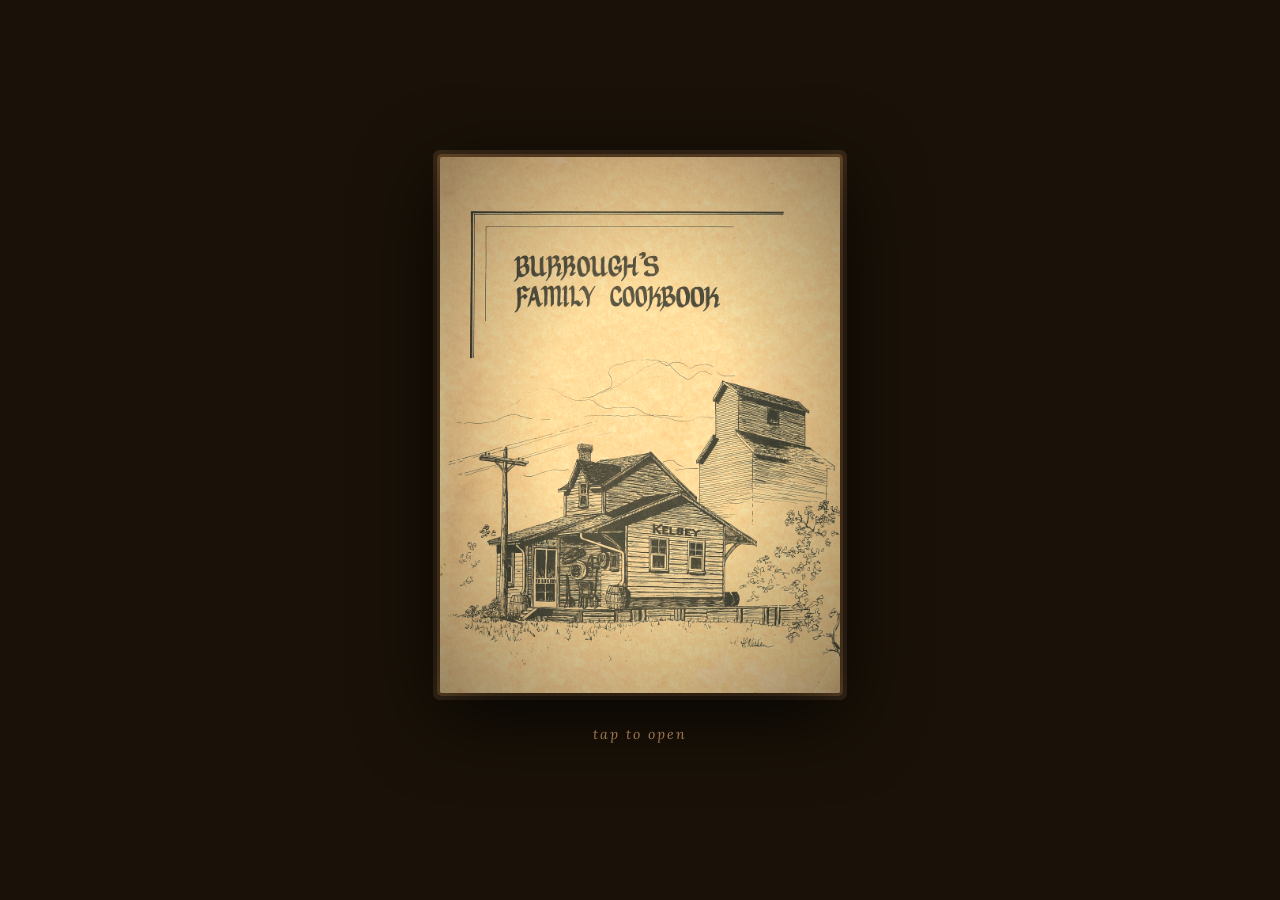
==== index.html @ 3c0ddc7a "Moved recipe const into js folder" ====
<!DOCTYPE html>
<html lang="en">
<head>
<meta charset="UTF-8">
<meta name="viewport" content="width=device-width, initial-scale=1.0">
<title>Burroughs Family Cookbook</title>
<link href="https://fonts.googleapis.com/css2?family=Playfair+Display:ital,wght@0,400;0,700;1,400&family=Lora:ital,wght@0,400;0,500;1,400&display=swap" rel="stylesheet">
<link rel="stylesheet" href="css/style.css">

</head>
<body>

  <!-- COVER PAGE -->
  <div id="coverPage" onclick="openCookbook()" style="position:fixed;inset:0;z-index:999;display:flex;flex-direction:column;align-items:center;justify-content:center;background:#1a1208;cursor:pointer;">
    <style>
      @keyframes coverReveal {from{opacity:0;transform:translateY(24px)}to{opacity:1;transform:translateY(0)}}
      @keyframes pulse {0%,100%{opacity:0.5}50%{opacity:1}}
      #coverPage.closing{opacity:0!important;transform:scale(1.04)!important;pointer-events:none;transition:opacity 0.85s ease,transform 0.85s ease;}
      #coverPage{transition:opacity 0.85s ease,transform 0.85s ease;}
    </style>
    <div style="position:relative;width:min(400px,88vw);box-shadow:0 20px 80px rgba(0,0,0,0.85),0 0 0 3px #6b4c2a,0 0 0 7px #3b2a1a;border-radius:2px;overflow:hidden;animation:coverReveal 1.2s ease both;">
      <img src="web-images/CoverPage.png" alt="Burroughs Family Cookbook" style="width:100%;display:block;filter:sepia(10%) contrast(1.04);" />
      <div style="position:absolute;inset:0;background:radial-gradient(ellipse at center,transparent 35%,rgba(0,0,0,0.4) 100%);pointer-events:none;"></div>
    </div>
    <div style="margin-top:2rem;text-align:center;animation:coverReveal 1.2s 0.25s ease both;">
      <div style="font-family:'Lora',Georgia,serif;font-style:italic;font-size:0.88rem;color:#a07850;letter-spacing:0.14em;animation:pulse 2.5s 1.6s ease-in-out infinite;">tap to open</div>
    </div>
  </div>
  <script>
    function openCookbook() {
      const c = document.getElementById('coverPage');
      c.classList.add('closing');
      setTimeout(() => c.style.display = 'none', 880);
    }
  </script>


<header class="site-header">
  <div class="header-inner">
    <div class="site-title">Burroughs<br>Family Cookbook</div>
    <div class="divider">✦ &nbsp; ✦ &nbsp; ✦</div>
    <div class="site-subtitle">Treasured recipes, passed through generations</div>
  </div>
</header>

<div class="toolbar">
  <div class="search-wrap">
    <input type="text" id="searchInput" placeholder="Search recipes or contributors…" oninput="filterRecipes()">
  </div>
  <div class="filter-btns" id="filterBtns">
    <button class="filter-btn active" onclick="setFilter('All', this)">All</button>
    <button class="filter-btn" onclick="setFilter('Main Dish', this)">Main Dish</button>
    <button class="filter-btn" onclick="setFilter('Side Dish', this)">Side Dish</button>
  </div>
</div>

<div class="recipe-count" id="recipeCount"></div>

<div class="recipe-grid" id="recipeGrid"></div>

<!-- MODAL -->
<div class="modal-overlay" id="modalOverlay" onclick="closeModalOnOverlay(event)">
  <div class="modal" id="modal">
    <button class="modal-close" onclick="closeModal()">✕</button>
    <div class="modal-head">
      <div class="modal-category" id="mCategory"></div>
      <div class="modal-title" id="mTitle"></div>
      <div class="modal-contributor" id="mContributor"></div>
      <div class="modal-meta" id="mMeta"></div>
    </div>
    <div class="modal-body">
      <div class="serving-row">
        <div class="serving-label">Adjust servings:</div>
        <div class="serving-controls">
          <button class="serving-btn" onclick="changeServings(-1)">−</button>
          <div class="serving-count" id="servingCount">4</div>
          <button class="serving-btn" onclick="changeServings(1)">+</button>
        </div>
      </div>
      <div class="section-title">Ingredients</div>
      <ul class="ingredients-list" id="mIngredients"></ul>
      <div class="section-title">Instructions</div>
      <ol class="steps-list" id="mSteps"></ol>
      <div id="mNotes"></div>
    </div>
  </div>
</div>

<footer>Burroughs Family Cookbook &nbsp;✦&nbsp; Digitized with love</footer>

<script src="js/recipes.js"></script>
<script>

let currentFilter = 'All';
let currentRecipe = null;
let currentServings = 4;
let baseServings = 4;

function getPreview(recipe) {
  return recipe.ingredients.slice(0, 3).map(i => i.item).join(', ') + (recipe.ingredients.length > 3 ? '…' : '');
}

function renderCards(list) {
  const grid = document.getElementById('recipeGrid');
  document.getElementById('recipeCount').textContent =
    list.length === RECIPES.length ? `${list.length} recipes` : `${list.length} of ${RECIPES.length} recipes`;
  if (list.length === 0) {
    grid.innerHTML = '<div class="empty-state">No recipes found. Try a different search.</div>';
    return;
  }
  grid.innerHTML = list.map((r, i) => `
    <div class="recipe-card" style="animation-delay:${i * 0.06}s" onclick="openModal(${r.id})">
      <div class="card-header">
        <div class="card-category">${r.category}</div>
        <div class="card-title">${r.title}</div>
        <div class="card-contributor">— ${r.contributor}</div>
      </div>
      <div class="card-body">
        <div class="card-meta">
          <span>🍽 Serves ${r.servings}</span>
          ${r.temps ? `<span>🌡 ${r.temps}</span>` : ''}
        </div>
        <div class="card-preview">${getPreview(r)}</div>
      </div>
    </div>
  `).join('');
}

function filterRecipes() {
  const q = document.getElementById('searchInput').value.toLowerCase();
  let list = RECIPES.filter(r => {
    const matchCat = currentFilter === 'All' || r.category === currentFilter;
    const matchQ = !q || r.title.toLowerCase().includes(q) || r.contributor.toLowerCase().includes(q) ||
      r.ingredients.some(i => i.item.toLowerCase().includes(q));
    return matchCat && matchQ;
  });
  renderCards(list);
}

function setFilter(cat, btn) {
  currentFilter = cat;
  document.querySelectorAll('.filter-btn').forEach(b => b.classList.remove('active'));
  btn.classList.add('active');
  filterRecipes();
}

function scaleAmount(amountStr, base, current) {
  // Try to scale numeric amounts
  const match = amountStr.match(/^([\d.\/½¼¾⅓⅔]+)\s*(.*)/);
  if (!match) return amountStr;
  let num = match[1];
  const unit = match[2];
  // Convert fractions
  const fracs = {'½':0.5,'¼':0.25,'¾':0.75,'⅓':0.333,'⅔':0.667};
  let val = parseFloat(num) || fracs[num] || null;
  if (!val) return amountStr;
  let scaled = (val / base) * current;
  // Format nicely
  let display;
  if (scaled === Math.floor(scaled)) display = scaled.toString();
  else display = scaled.toFixed(1).replace(/\.0$/, '');
  return `${display} ${unit}`.trim();
}

function renderIngredients() {
  const ul = document.getElementById('mIngredients');
  ul.innerHTML = currentRecipe.ingredients.map(ing => {
    const scaledAmt = ing.amount.match(/^(to taste|as needed|pinch)$/i)
      ? ing.amount
      : scaleAmount(ing.amount, baseServings, currentServings);
    return `<li><span class="ing-amount">${scaledAmt}</span> ${ing.item}</li>`;
  }).join('');
}

function openModal(id) {
  currentRecipe = RECIPES.find(r => r.id === id);
  baseServings = currentRecipe.servings;
  currentServings = currentRecipe.servings;

  document.getElementById('mCategory').textContent = currentRecipe.category;
  document.getElementById('mTitle').textContent = currentRecipe.title;
  document.getElementById('mContributor').textContent = '— ' + currentRecipe.contributor;
  document.getElementById('mMeta').innerHTML =
    `<span>🍽 Serves ${currentRecipe.servings}</span>` +
    (currentRecipe.temps ? `<span>🌡 ${currentRecipe.temps}</span>` : '');
  document.getElementById('servingCount').textContent = currentServings;

  renderIngredients();

  document.getElementById('mSteps').innerHTML = currentRecipe.steps.map((s, i) =>
    `<li class="step"><span class="step-num">${i+1}.</span><span class="step-text">${s}</span></li>`
  ).join('');

  const notesEl = document.getElementById('mNotes');
  if (currentRecipe.notes) {
    notesEl.innerHTML = `<div class="recipe-notes"><strong>Notes</strong>${currentRecipe.notes.replace(/\n/g,'<br>')}</div>`;
  } else { notesEl.innerHTML = ''; }

  document.getElementById('modalOverlay').classList.add('open');
  document.body.style.overflow = 'hidden';
}

function closeModal() {
  document.getElementById('modalOverlay').classList.remove('open');
  document.body.style.overflow = '';
}

function closeModalOnOverlay(e) {
  if (e.target === document.getElementById('modalOverlay')) closeModal();
}

function changeServings(delta) {
  currentServings = Math.max(1, currentServings + delta);
  document.getElementById('servingCount').textContent = currentServings;
  renderIngredients();
}

document.addEventListener('keydown', e => { if (e.key === 'Escape') closeModal(); });

// Init
renderCards(RECIPES);
</script>

</body>
</html>
---- css/style.css ----
:root {
    --cream: #f5ecd7;
    --parchment: #e8d5b0;
    --brown-dark: #3b2a1a;
    --brown-mid: #6b4c2a;
    --brown-light: #a07850;
    --rust: #8b3a1e;
    --ink: #2a1f14;
    --shadow: rgba(59,42,26,0.18);
  }

  * { box-sizing: border-box; margin: 0; padding: 0; }

  body {
    background-color: #2a1f14;
    background-image:
      repeating-linear-gradient(0deg, transparent, transparent 40px, rgba(255,255,255,0.015) 40px, rgba(255,255,255,0.015) 41px),
      repeating-linear-gradient(90deg, transparent, transparent 40px, rgba(255,255,255,0.015) 40px, rgba(255,255,255,0.015) 41px);
    min-height: 100vh;
    font-family: 'Lora', Georgia, serif;
    color: var(--ink);
  }

  /* HEADER */
  .site-header {
    text-align: center;
    padding: 3rem 1.5rem 2rem;
    position: relative;
  }
  .header-inner {
    display: inline-block;
    background: var(--cream);
    background-image: url("data:image/svg+xml,%3Csvg xmlns='http://www.w3.org/2000/svg' width='300' height='300'%3E%3Cfilter id='n'%3E%3CfeTurbulence type='fractalNoise' baseFrequency='0.65' numOctaves='3' stitchTiles='stitch'/%3E%3C/filter%3E%3Crect width='300' height='300' filter='url(%23n)' opacity='0.08'/%3E%3C/svg%3E");
    border: 3px solid var(--brown-mid);
    border-radius: 2px;
    padding: 2.5rem 4rem;
    box-shadow: 6px 6px 0 var(--brown-dark), 0 0 40px rgba(0,0,0,0.5);
    position: relative;
  }
  .header-inner::before, .header-inner::after {
    content: '✦';
    position: absolute;
    color: var(--brown-light);
    font-size: 1.2rem;
  }
  .header-inner::before { top: 10px; left: 14px; }
  .header-inner::after { bottom: 10px; right: 14px; }

  .site-title {
    font-family: 'Playfair Display', Georgia, serif;
    font-size: clamp(2rem, 5vw, 3.2rem);
    font-weight: 700;
    color: var(--brown-dark);
    letter-spacing: 0.04em;
    line-height: 1.15;
  }
  .site-subtitle {
    font-family: 'Lora', serif;
    font-style: italic;
    font-size: 1rem;
    color: var(--brown-light);
    margin-top: 0.5rem;
    letter-spacing: 0.08em;
  }
  .divider {
    text-align: center;
    color: var(--brown-light);
    font-size: 1rem;
    letter-spacing: 0.5em;
    margin: 0.8rem 0 0;
  }

  /* SEARCH & FILTER */
  .toolbar {
    max-width: 860px;
    margin: 2rem auto 1.5rem;
    padding: 0 1.5rem;
    display: flex;
    gap: 1rem;
    align-items: center;
    flex-wrap: wrap;
  }
  .search-wrap {
    flex: 1;
    min-width: 200px;
    position: relative;
  }
  .search-wrap input {
    width: 100%;
    background: var(--cream);
    border: 2px solid var(--brown-mid);
    border-radius: 2px;
    padding: 0.65rem 1rem 0.65rem 2.4rem;
    font-family: 'Lora', serif;
    font-size: 0.95rem;
    color: var(--ink);
    outline: none;
    transition: border-color 0.2s;
  }
  .search-wrap input:focus { border-color: var(--rust); }
  .search-wrap::before {
    content: '⚲';
    position: absolute;
    left: 0.75rem;
    top: 50%;
    transform: translateY(-50%) rotate(45deg);
    color: var(--brown-light);
    font-size: 1.1rem;
    pointer-events: none;
  }
  .filter-btns { display: flex; gap: 0.5rem; flex-wrap: wrap; }
  .filter-btn {
    background: transparent;
    border: 2px solid var(--brown-mid);
    border-radius: 2px;
    padding: 0.5rem 1rem;
    font-family: 'Lora', serif;
    font-size: 0.85rem;
    color: var(--parchment);
    cursor: pointer;
    transition: all 0.2s;
    letter-spacing: 0.04em;
  }
  .filter-btn:hover, .filter-btn.active {
    background: var(--brown-mid);
    color: var(--cream);
  }

  /* RECIPE COUNT */
  .recipe-count {
    max-width: 860px;
    margin: 0 auto 1rem;
    padding: 0 1.5rem;
    font-family: 'Lora', serif;
    font-style: italic;
    font-size: 0.85rem;
    color: var(--brown-light);
  }

  /* RECIPE GRID */
  .recipe-grid {
    max-width: 860px;
    margin: 0 auto 4rem;
    padding: 0 1.5rem;
    display: grid;
    grid-template-columns: repeat(auto-fill, minmax(260px, 1fr));
    gap: 1.5rem;
  }

  /* RECIPE CARD */
  .recipe-card {
    background: var(--cream);
    border: 2px solid var(--brown-mid);
    border-radius: 2px;
    box-shadow: 4px 4px 0 var(--brown-dark);
    cursor: pointer;
    transition: transform 0.18s, box-shadow 0.18s;
    overflow: hidden;
    animation: fadeUp 0.4s ease both;
  }
  .recipe-card:hover {
    transform: translate(-2px, -2px);
    box-shadow: 6px 6px 0 var(--brown-dark);
  }
  @keyframes fadeUp {
    from { opacity: 0; transform: translateY(16px); }
    to { opacity: 1; transform: translateY(0); }
  }
  .card-header {
    background: var(--brown-mid);
    padding: 1rem 1.2rem 0.8rem;
    position: relative;
  }
  .card-category {
    font-size: 0.7rem;
    letter-spacing: 0.15em;
    text-transform: uppercase;
    color: var(--parchment);
    opacity: 0.8;
    margin-bottom: 0.3rem;
  }
  .card-title {
    font-family: 'Playfair Display', serif;
    font-size: 1.15rem;
    font-weight: 700;
    color: var(--cream);
    line-height: 1.25;
  }
  .card-contributor {
    font-style: italic;
    font-size: 0.8rem;
    color: var(--parchment);
    margin-top: 0.25rem;
    opacity: 0.85;
  }
  .card-body {
    padding: 1rem 1.2rem;
  }
  .card-meta {
    display: flex;
    gap: 1.2rem;
    font-size: 0.78rem;
    color: var(--brown-mid);
    margin-bottom: 0.75rem;
  }
  .card-meta span { display: flex; align-items: center; gap: 0.3rem; }
  .card-preview {
    font-size: 0.85rem;
    color: var(--brown-dark);
    line-height: 1.5;
    opacity: 0.8;
    display: -webkit-box;
    -webkit-line-clamp: 3;
    -webkit-box-orient: vertical;
    overflow: hidden;
  }

  /* MODAL */
  .modal-overlay {
    display: none;
    position: fixed;
    inset: 0;
    background: rgba(42,31,20,0.88);
    z-index: 100;
    overflow-y: auto;
    padding: 2rem 1rem;
    animation: fadeIn 0.2s ease;
  }
  .modal-overlay.open { display: flex; align-items: flex-start; justify-content: center; }
  @keyframes fadeIn { from { opacity: 0; } to { opacity: 1; } }

  .modal {
    background: var(--cream);
    background-image: url("data:image/svg+xml,%3Csvg xmlns='http://www.w3.org/2000/svg' width='300' height='300'%3E%3Cfilter id='n'%3E%3CfeTurbulence type='fractalNoise' baseFrequency='0.65' numOctaves='3' stitchTiles='stitch'/%3E%3C/filter%3E%3Crect width='300' height='300' filter='url(%23n)' opacity='0.06'/%3E%3C/svg%3E");
    border: 2px solid var(--brown-mid);
    border-radius: 2px;
    box-shadow: 8px 8px 0 var(--brown-dark);
    max-width: 640px;
    width: 100%;
    animation: slideUp 0.25s ease;
    position: relative;
  }
  @keyframes slideUp { from { transform: translateY(20px); opacity: 0; } to { transform: translateY(0); opacity: 1; } }

  .modal-close {
    position: absolute;
    top: 1rem; right: 1rem;
    background: none;
    border: none;
    font-size: 1.5rem;
    color: var(--cream);
    cursor: pointer;
    line-height: 1;
    z-index: 10;
  }
  .modal-head {
    background: var(--brown-dark);
    padding: 2rem 2rem 1.5rem;
    border-bottom: 3px solid var(--brown-mid);
  }
  .modal-category {
    font-size: 0.7rem;
    letter-spacing: 0.18em;
    text-transform: uppercase;
    color: var(--brown-light);
    margin-bottom: 0.4rem;
  }
  .modal-title {
    font-family: 'Playfair Display', serif;
    font-size: clamp(1.4rem, 4vw, 2rem);
    font-weight: 700;
    color: var(--cream);
    line-height: 1.2;
  }
  .modal-contributor {
    font-style: italic;
    color: var(--parchment);
    font-size: 0.9rem;
    margin-top: 0.4rem;
    opacity: 0.85;
  }
  .modal-meta {
    display: flex; gap: 1.5rem;
    margin-top: 1rem;
    font-size: 0.82rem;
    color: var(--parchment);
    opacity: 0.8;
    flex-wrap: wrap;
  }

  .modal-body { padding: 1.8rem 2rem; }

  /* SERVING ADJUSTER */
  .serving-row {
    display: flex;
    align-items: center;
    gap: 1rem;
    margin-bottom: 1.5rem;
    padding-bottom: 1.2rem;
    border-bottom: 1px solid var(--parchment);
  }
  .serving-label {
    font-family: 'Playfair Display', serif;
    font-size: 0.9rem;
    color: var(--brown-mid);
    font-style: italic;
  }
  .serving-controls { display: flex; align-items: center; gap: 0.6rem; }
  .serving-btn {
    width: 28px; height: 28px;
    border: 2px solid var(--brown-mid);
    background: none;
    border-radius: 2px;
    font-size: 1.1rem;
    cursor: pointer;
    color: var(--brown-mid);
    display: flex; align-items: center; justify-content: center;
    transition: all 0.15s;
  }
  .serving-btn:hover { background: var(--brown-mid); color: var(--cream); }
  .serving-count {
    font-family: 'Playfair Display', serif;
    font-size: 1.2rem;
    font-weight: 700;
    color: var(--brown-dark);
    min-width: 2rem;
    text-align: center;
  }

  /* INGREDIENTS */
  .section-title {
    font-family: 'Playfair Display', serif;
    font-size: 1.1rem;
    font-weight: 700;
    color: var(--brown-dark);
    margin-bottom: 0.8rem;
    padding-bottom: 0.3rem;
    border-bottom: 2px solid var(--parchment);
    letter-spacing: 0.03em;
  }
  .ingredients-list {
    list-style: none;
    margin-bottom: 1.8rem;
  }
  .ingredients-list li {
    padding: 0.45rem 0;
    font-size: 0.92rem;
    color: var(--brown-dark);
    border-bottom: 1px dotted var(--parchment);
    display: flex;
    gap: 0.6rem;
    line-height: 1.45;
  }
  .ingredients-list li::before {
    content: '—';
    color: var(--brown-light);
    flex-shrink: 0;
    margin-top: 0.05rem;
  }
  .ing-amount {
    font-weight: 500;
    color: var(--rust);
    white-space: nowrap;
  }

  /* INSTRUCTIONS */
  .steps-list { list-style: none; margin-bottom: 1.5rem; }
  .step {
    display: flex;
    gap: 1rem;
    margin-bottom: 1rem;
    align-items: flex-start;
  }
  .step-num {
    font-family: 'Playfair Display', serif;
    font-size: 1.3rem;
    font-weight: 700;
    color: var(--brown-light);
    line-height: 1;
    flex-shrink: 0;
    width: 1.6rem;
    text-align: right;
  }
  .step-text {
    font-size: 0.92rem;
    color: var(--brown-dark);
    line-height: 1.65;
  }

  /* NOTES */
  .recipe-notes {
    background: var(--parchment);
    border-left: 4px solid var(--brown-light);
    padding: 1rem 1.2rem;
    border-radius: 0 2px 2px 0;
    font-style: italic;
    font-size: 0.88rem;
    color: var(--brown-mid);
    line-height: 1.6;
    margin-top: 0.5rem;
  }
  .recipe-notes strong {
    font-style: normal;
    display: block;
    margin-bottom: 0.3rem;
    color: var(--brown-dark);
    font-family: 'Playfair Display', serif;
  }

  /* EMPTY STATE */
  .empty-state {
    grid-column: 1/-1;
    text-align: center;
    padding: 4rem 2rem;
    color: var(--parchment);
    font-style: italic;
    opacity: 0.6;
    font-size: 1.1rem;
  }

  /* FOOTER */
  footer {
    text-align: center;
    padding: 2rem;
    color: var(--brown-light);
    font-style: italic;
    font-size: 0.82rem;
    opacity: 0.6;
    letter-spacing: 0.05em;
  }

  @media (max-width: 500px) {
    .header-inner { padding: 1.8rem 1.5rem; }
    .modal-body, .modal-head { padding: 1.2rem; }
  }
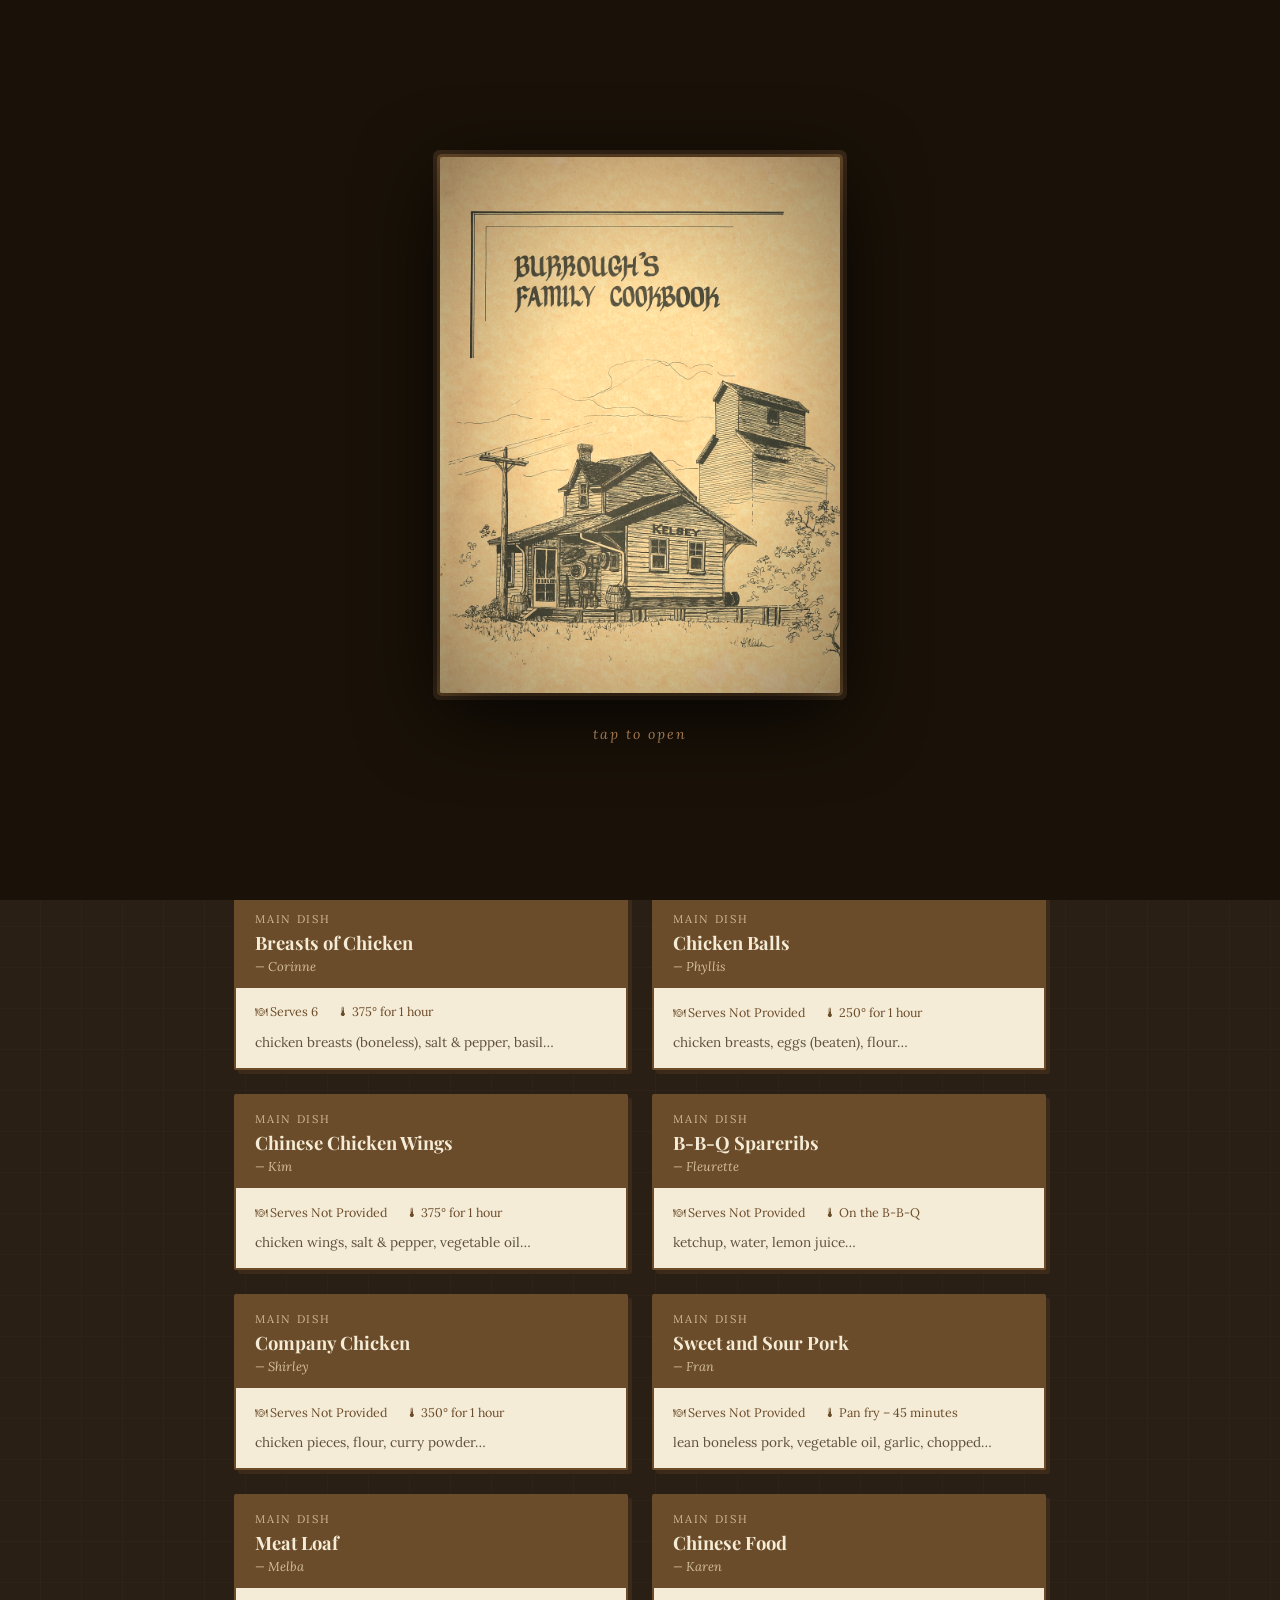
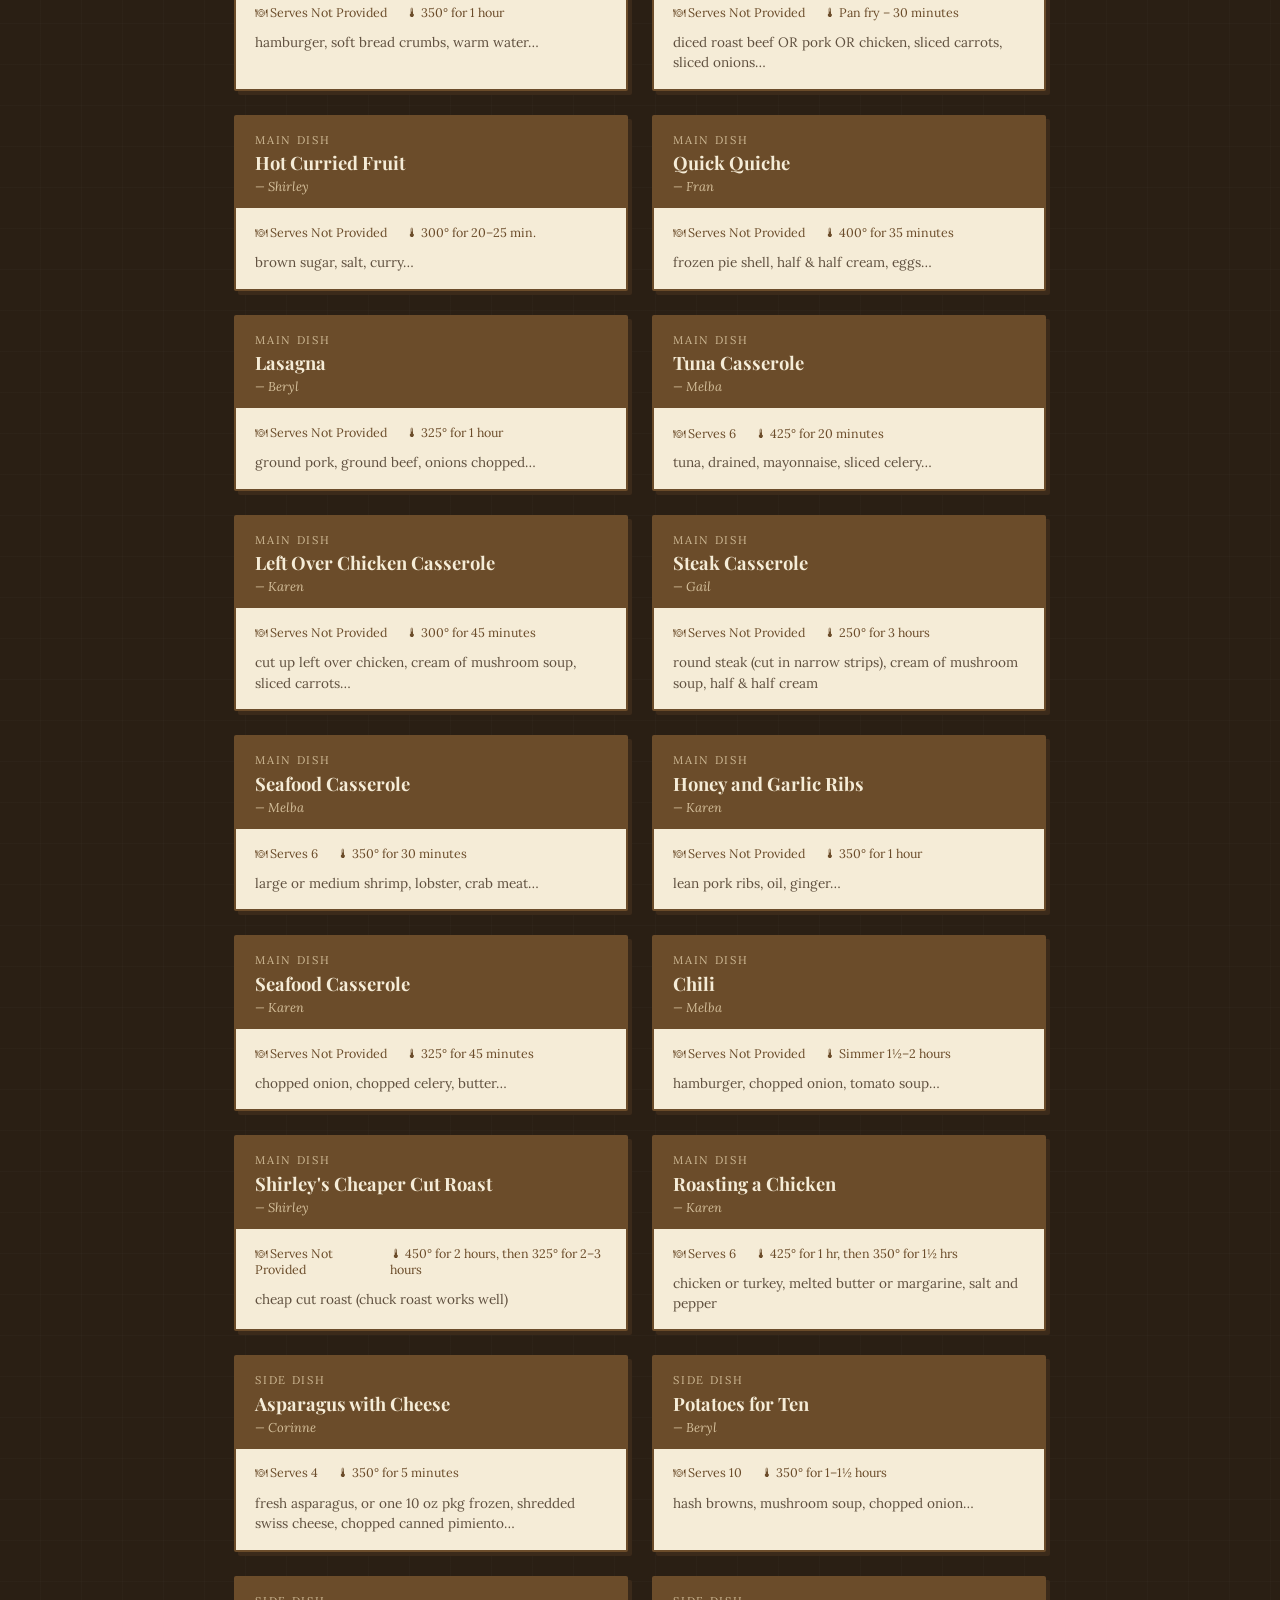
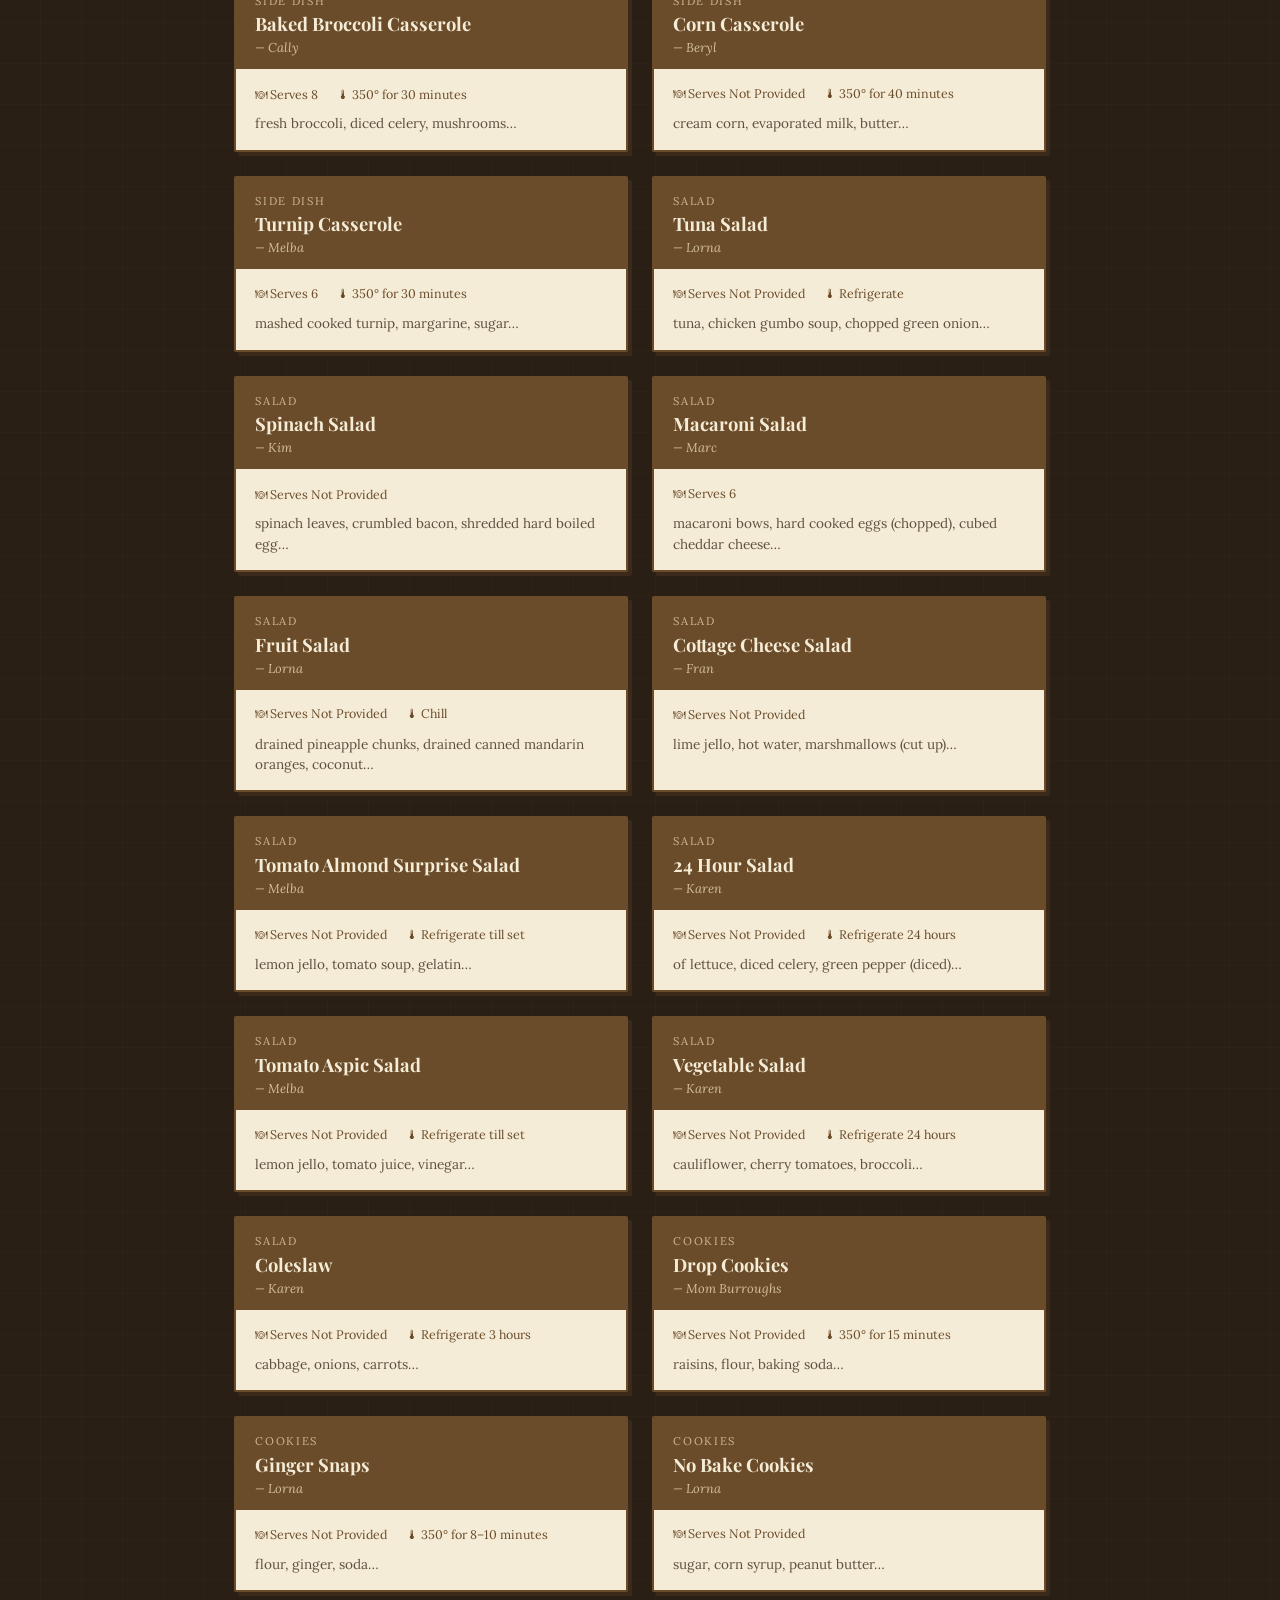
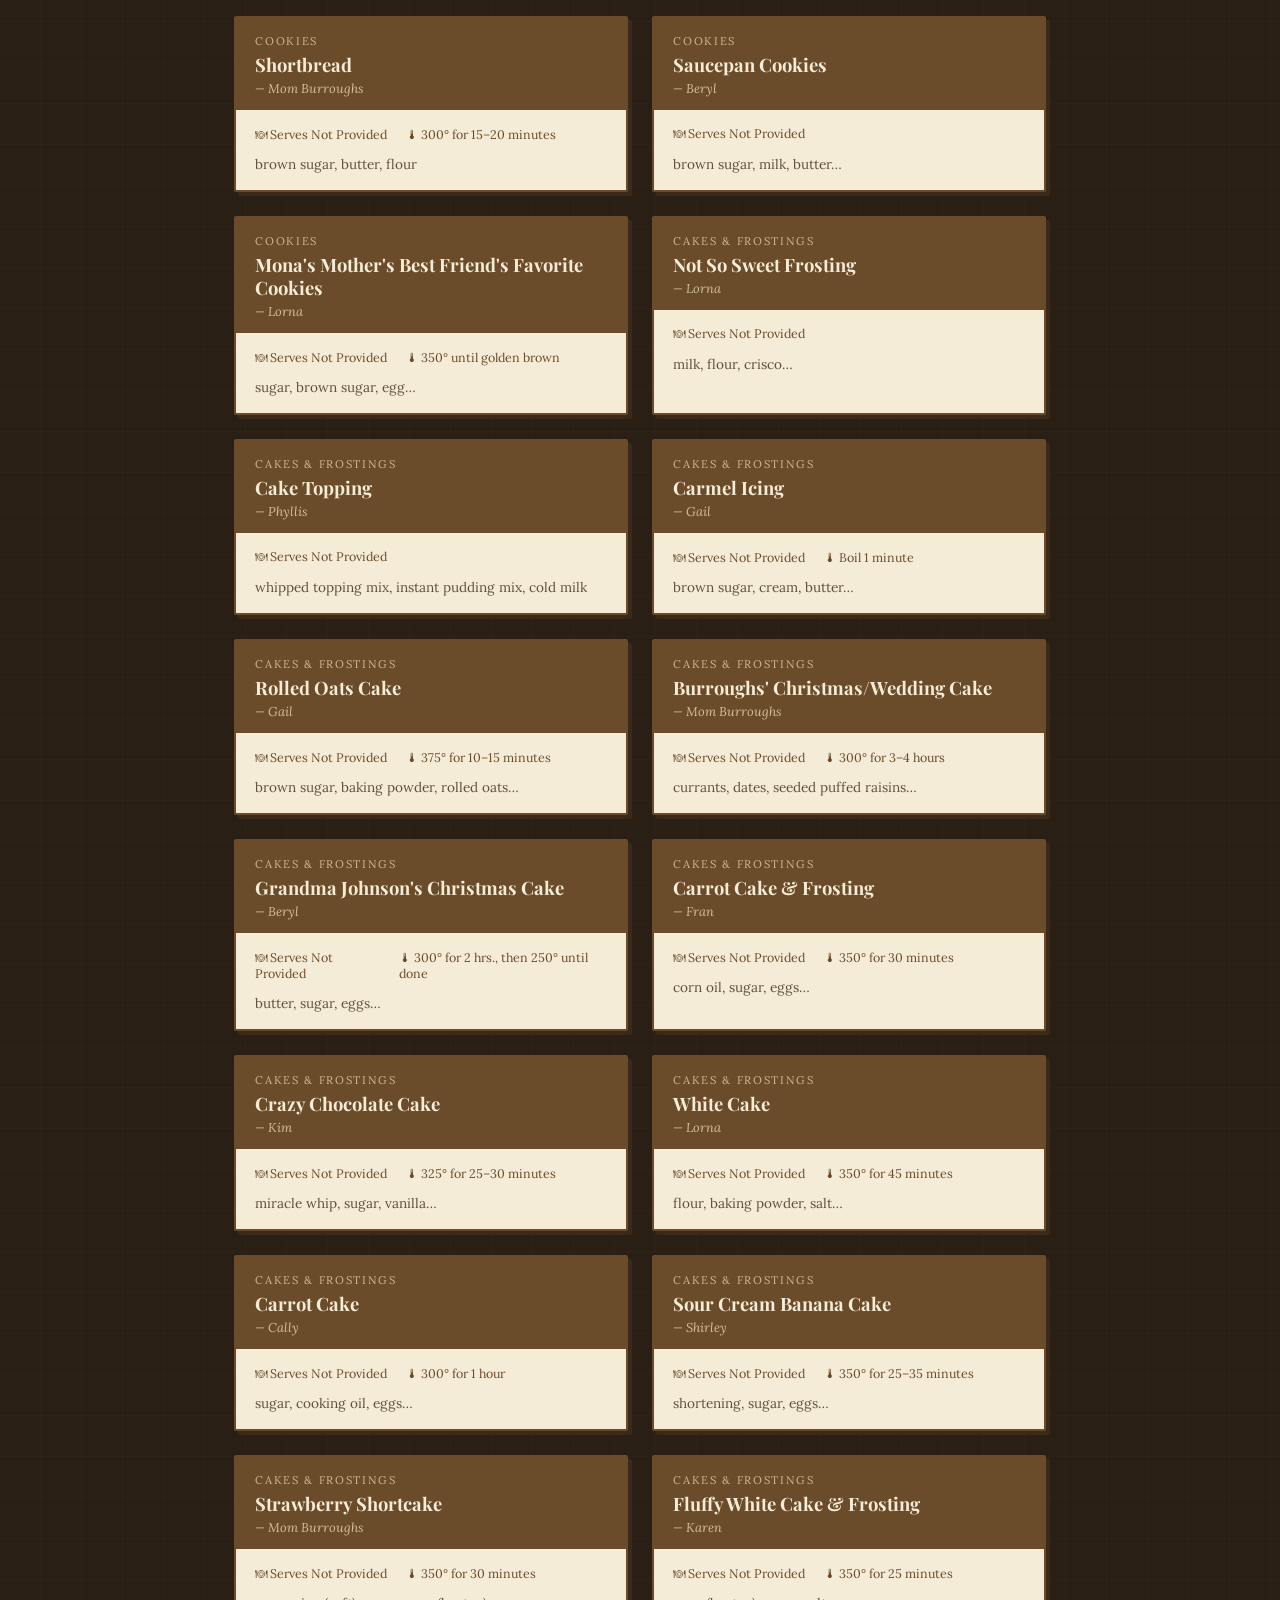
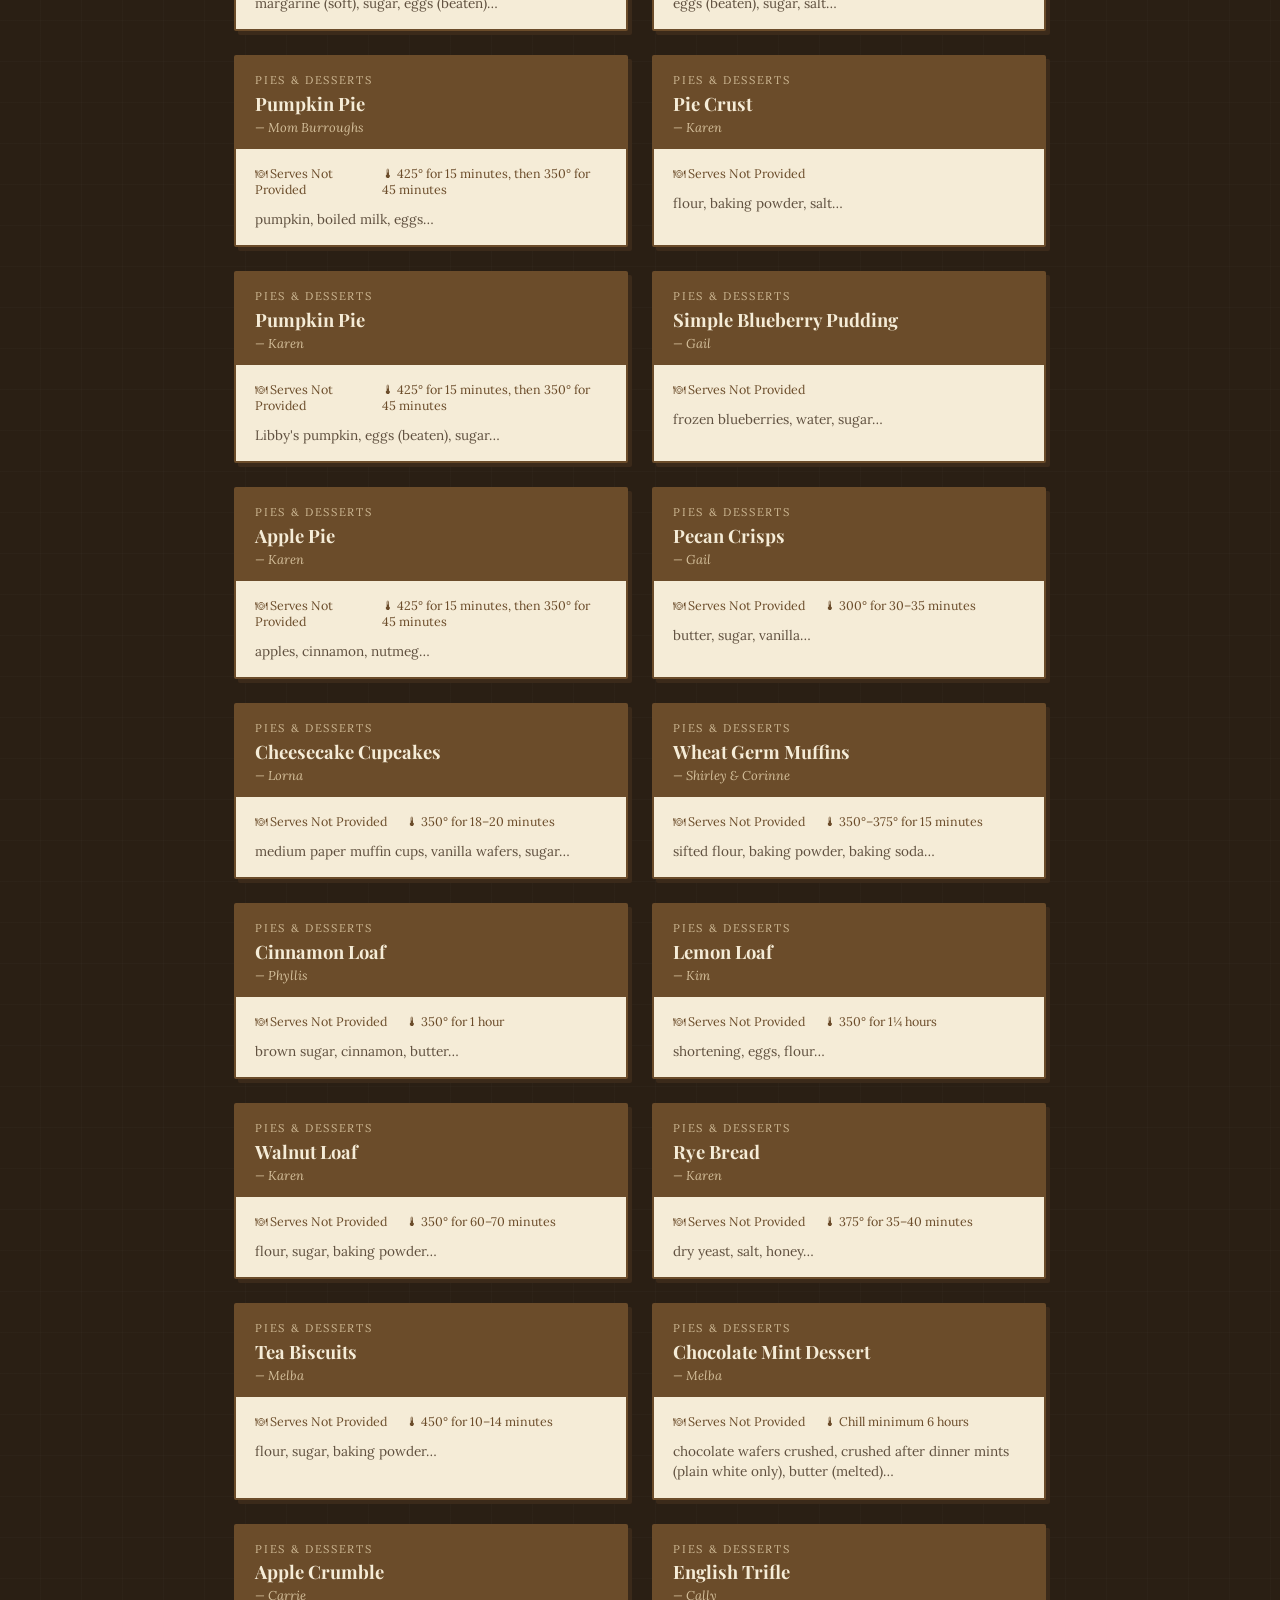
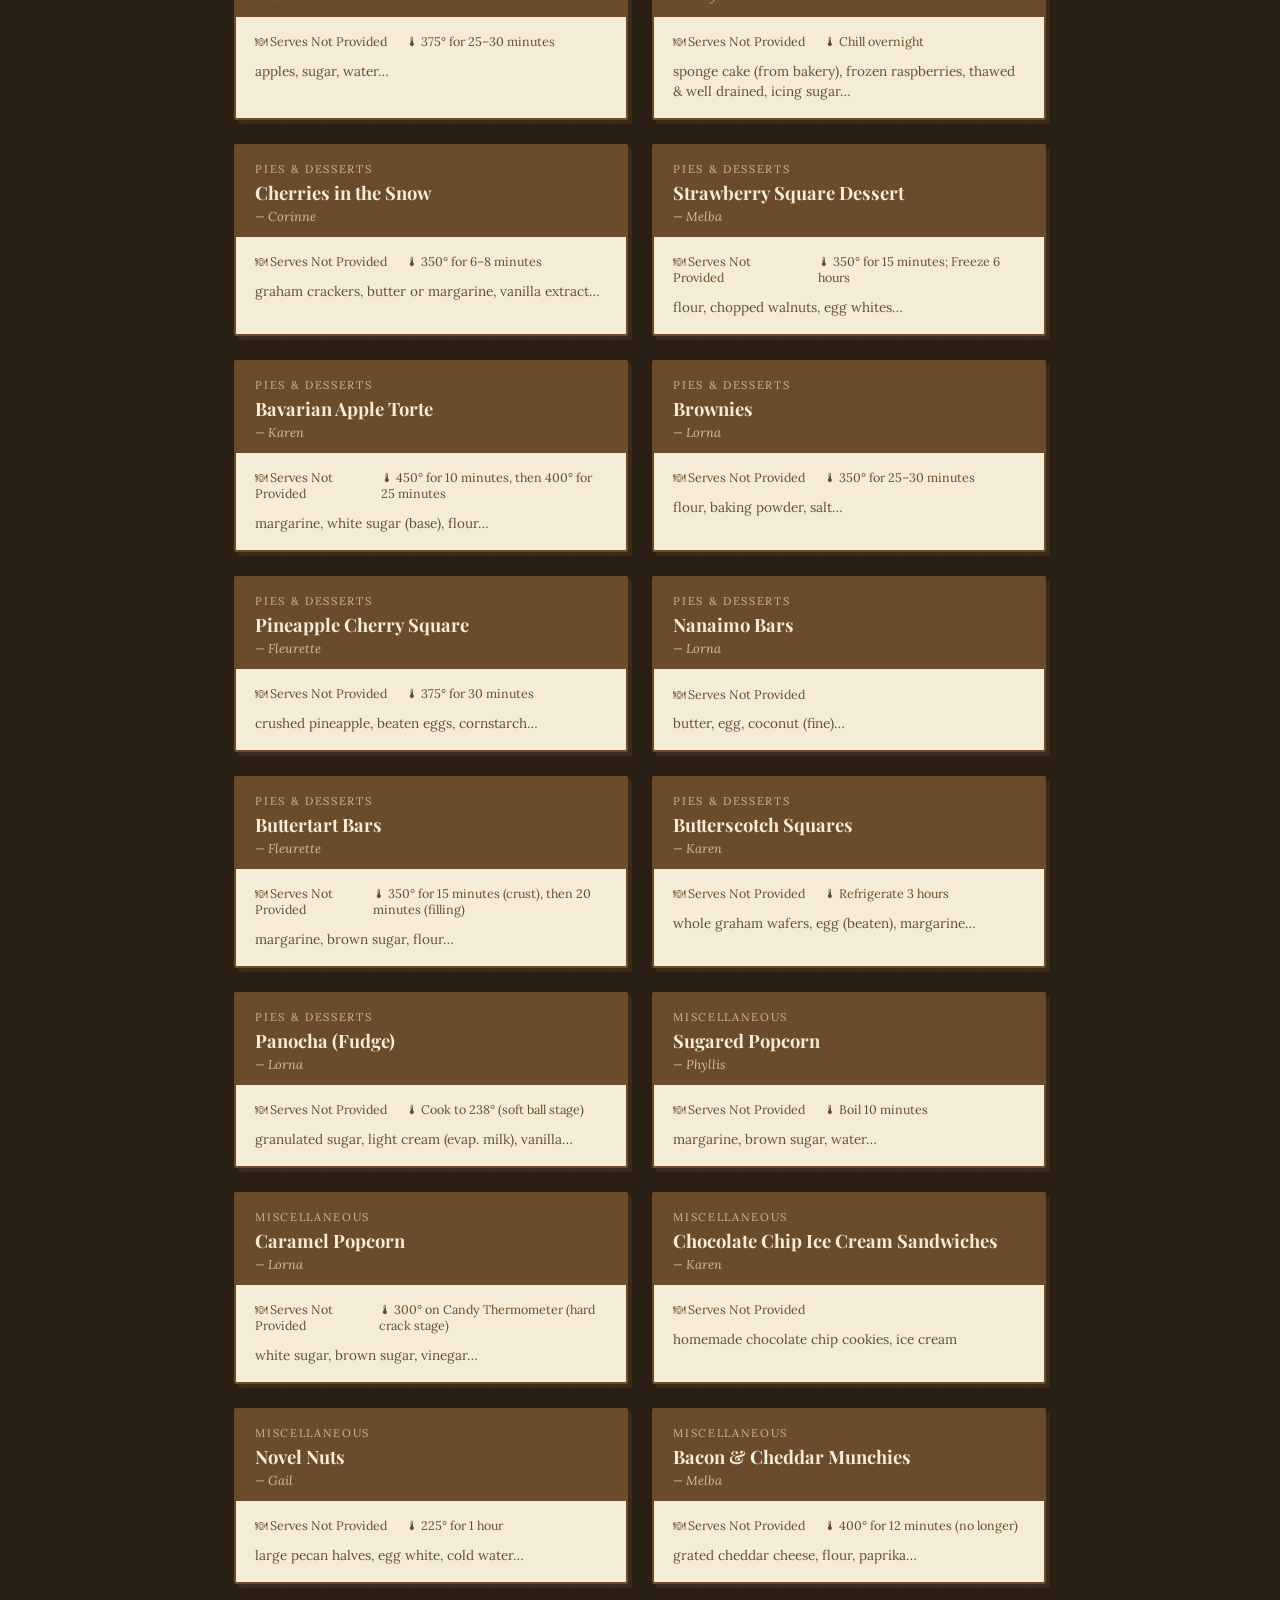
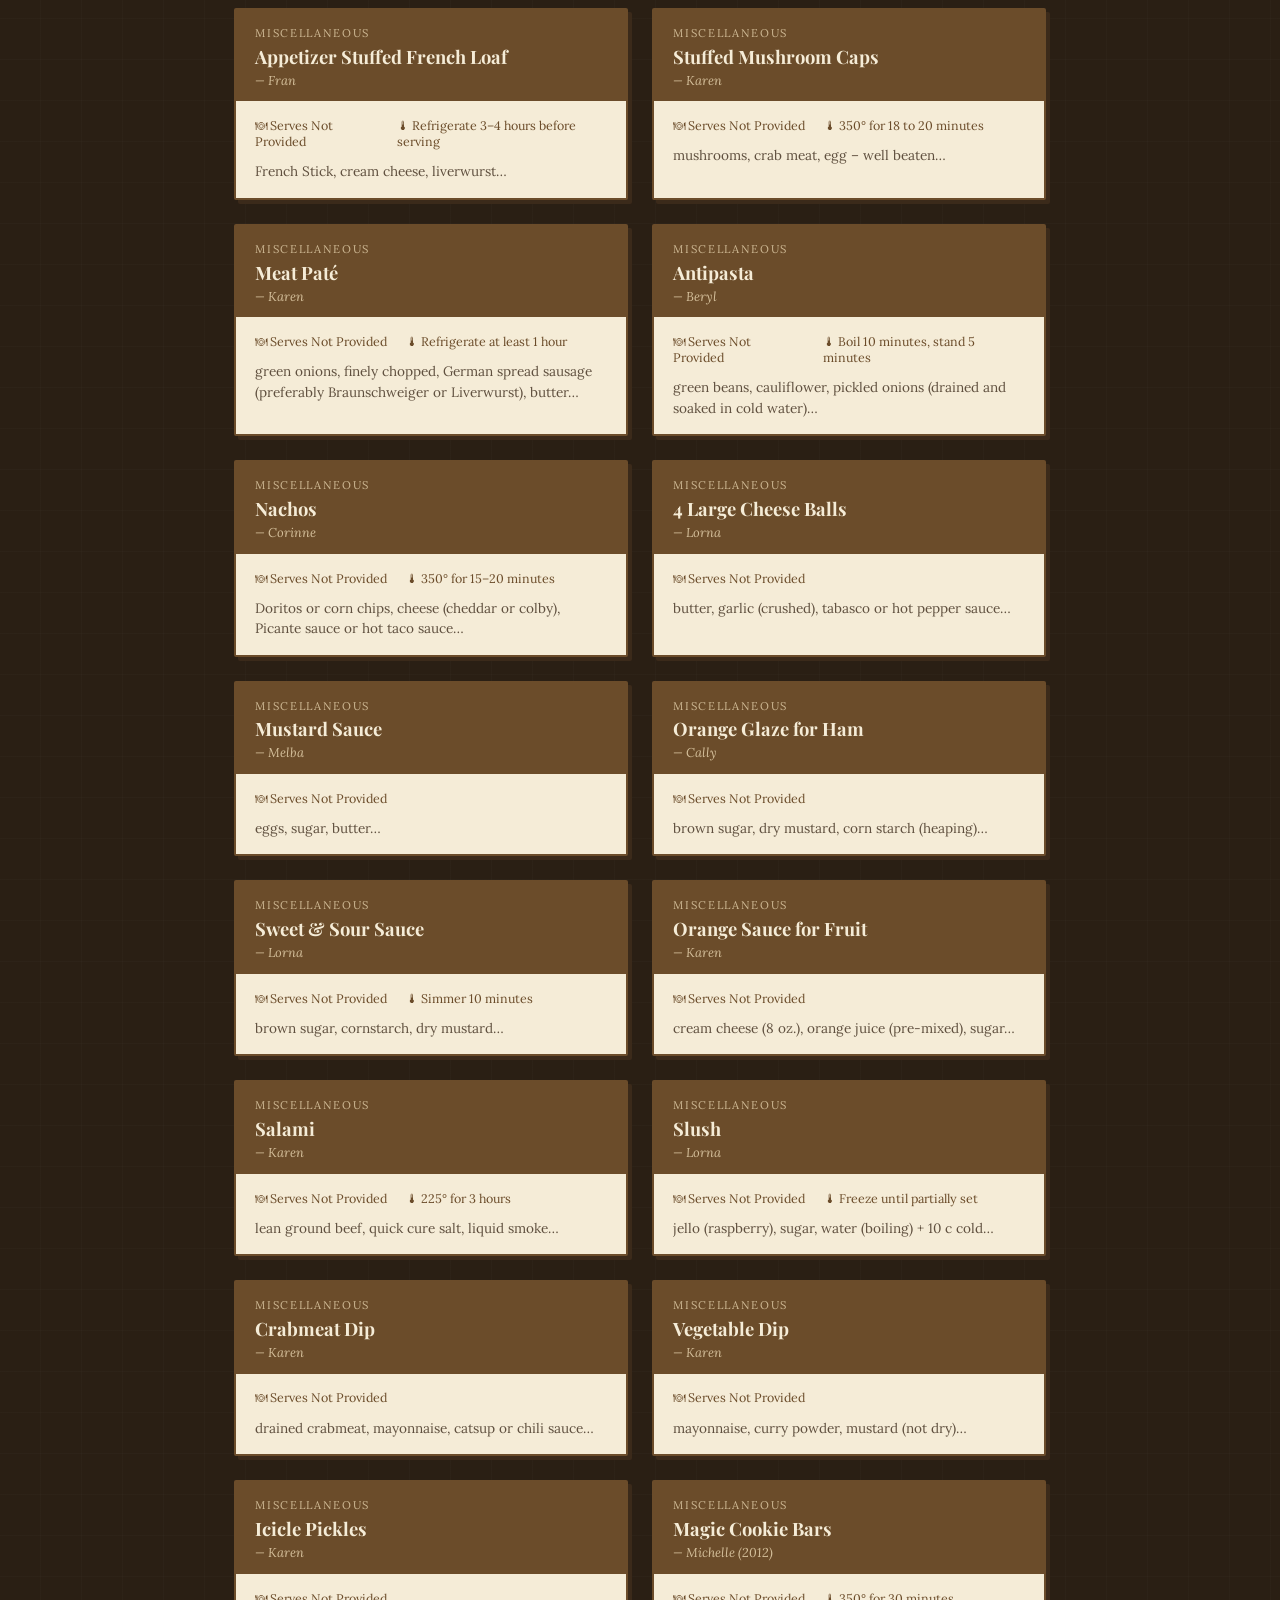
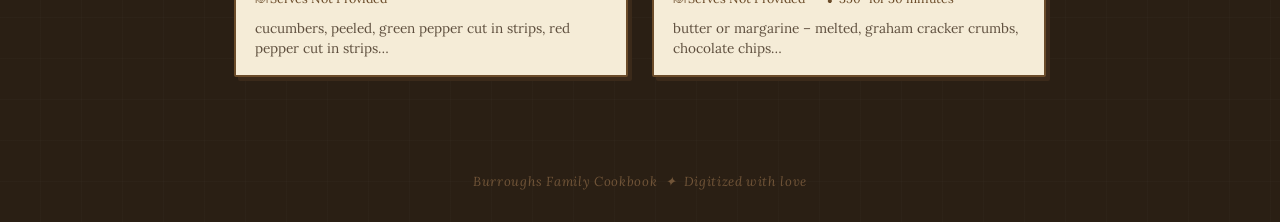
==== commit c71057b1: "improved handling when serving size is not provided" ====
--- a/index.html
+++ b/index.html
@@ -117,7 +117,7 @@
       </div>
       <div class="card-body">
         <div class="card-meta">
-          <span>🍽 Serves ${r.servings}</span>
+		  <span>🍽 Serves ${r.servings ?? 'Not Provided'}</span>
           ${r.temps ? `<span>🌡 ${r.temps}</span>` : ''}
         </div>
         <div class="card-preview">${getPreview(r)}</div>
@@ -144,7 +144,7 @@
   filterRecipes();
 }
 
-function scaleAmount(amountStr, base, current) {
+function scaleAmountOriginal(amountStr, base, current) {
   // Try to scale numeric amounts
   const match = amountStr.match(/^([\d.\/½¼¾⅓⅔]+)\s*(.*)/);
   if (!match) return amountStr;
@@ -162,20 +162,84 @@
   return `${display} ${unit}`.trim();
 }
 
+function scaleAmountSimple(amount, base, current) {
+  // 1. Try to extract the number from the start of the string
+  const val = parseFloat(amount);
+  
+  // 2. If it's not a number, return the original string immediately
+  if (isNaN(val)) return amount;
+  
+  // 3. Otherwise, do the math and keep the unit (like 'lb') if it exists
+  const scaled = val * (current / base);
+  return amount.replace(val, scaled); 
+}
+
+function scaleAmount(amountStr, base, current) {
+  // 1. Try to scale numeric amounts
+  // Regex: look for a number/fraction at the start
+  const match = amountStr.match(/^([\d.\/½¼¾⅓⅔\-]+)\s*(.*)/);
+  if (!match) return amountStr;
+
+  let numPart = match[1];
+  const unit = match[2];
+
+console.log(numPart); console.log(unit);
+
+  // 2. Convert fractions/ranges
+  const fracs = {'½':0.5,'¼':0.25,'¾':0.75,'⅓':0.333,'⅔':0.667};
+  
+  // Handle simple numbers or single fractions
+  let val = parseFloat(numPart) || fracs[numPart] || null;
+
+  // If it's a range (like "5-6"), just take the average or the first number
+  if (!val && numPart.includes('–')) {
+      val = parseFloat(numPart.split('–')[0]);
+  }
+
+console.log("val:", val, "| unit:", unit);
+
+  // 3. IF NO VALID NUMBER IS FOUND, RETURN ORIGINAL STRING IMMEDIATELY
+  if (val === null || isNaN(val)) return amountStr;
+
+  // 4. Perform math
+  let scaled = (val / base) * current;
+
+console.log("scaled:", scaled, "| unit:", unit);
+
+  // 5. Format nicely
+  let display = Number.isInteger(scaled) ? scaled.toString() : scaled.toFixed(1).replace(/\.0$/, '');
+  
+console.log(display); console.log(unit);  
+  
+  return `${display} ${unit}`.trim();
+}
+
 function renderIngredients() {
   const ul = document.getElementById('mIngredients');
   ul.innerHTML = currentRecipe.ingredients.map(ing => {
     const scaledAmt = ing.amount.match(/^(to taste|as needed|pinch)$/i)
       ? ing.amount
       : scaleAmount(ing.amount, baseServings, currentServings);
+	  
     return `<li><span class="ing-amount">${scaledAmt}</span> ${ing.item}</li>`;
   }).join('');
 }
 
+function getServings(currentRecipe) {
+  // If servings is missing, 0, or not a number, return 1
+  if (!currentRecipe.servings || isNaN(currentRecipe.servings)) {
+    currentRecipe.servings = 1;
+  }
+  return currentRecipe.servings;
+}
+
 function openModal(id) {
   currentRecipe = RECIPES.find(r => r.id === id);
-  baseServings = currentRecipe.servings;
-  currentServings = currentRecipe.servings;
+  
+  // handle when servings value is not provided in the recipe
+  
+  baseServings = getServings(currentRecipe);
+  currentServings = getServings(currentRecipe);
 
   document.getElementById('mCategory').textContent = currentRecipe.category;
   document.getElementById('mTitle').textContent = currentRecipe.title;
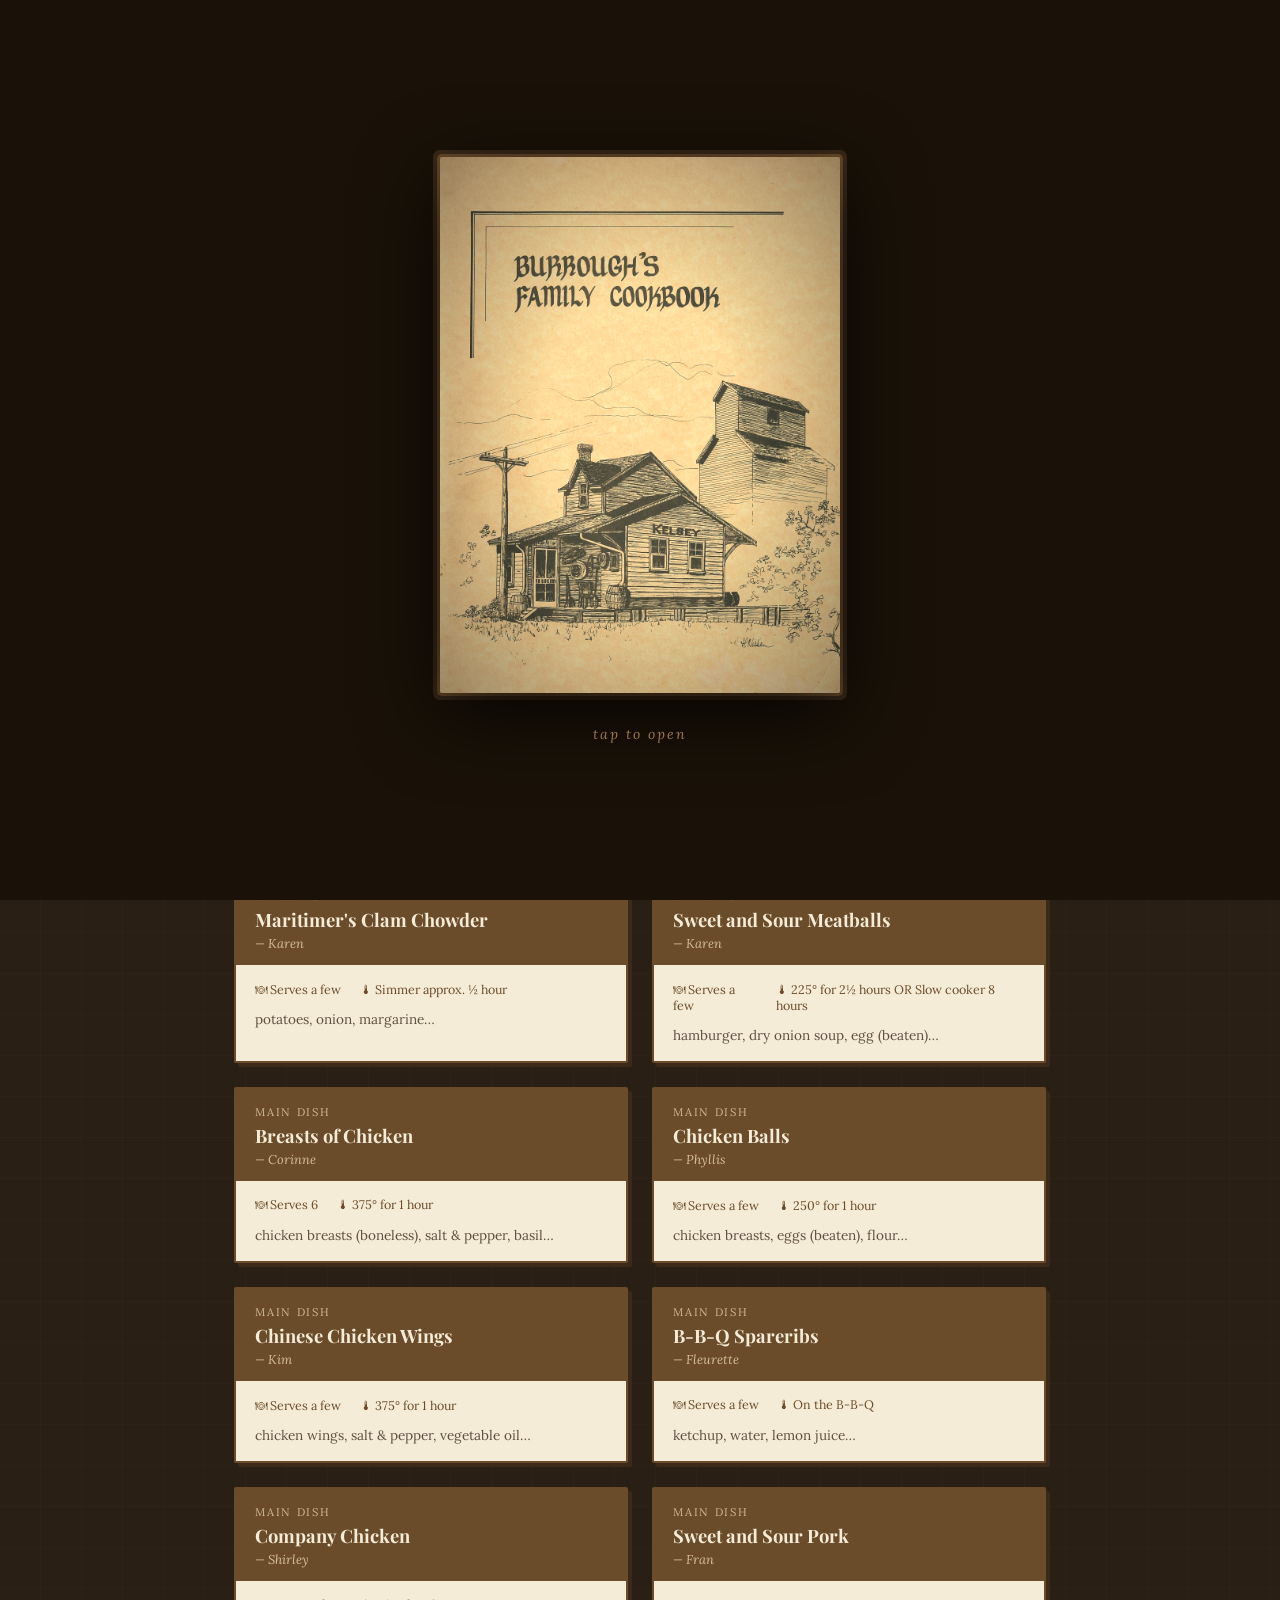
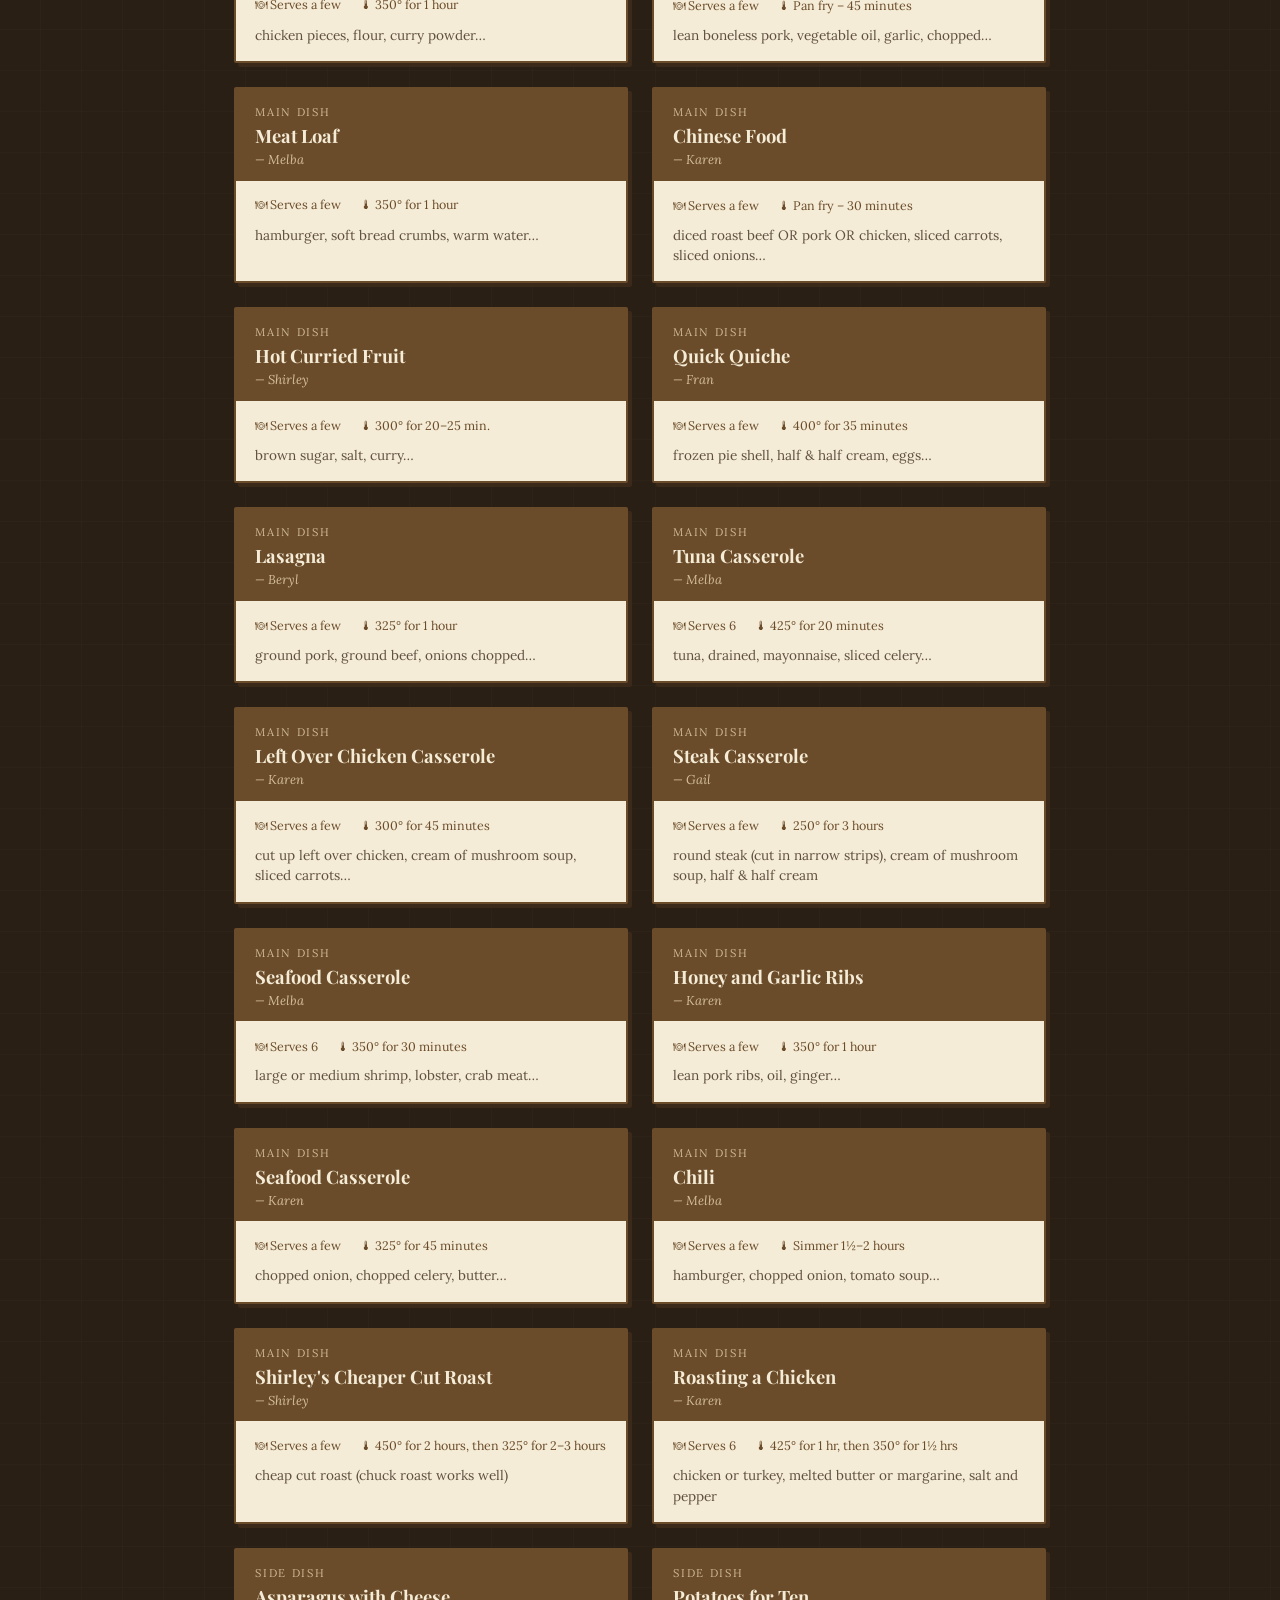
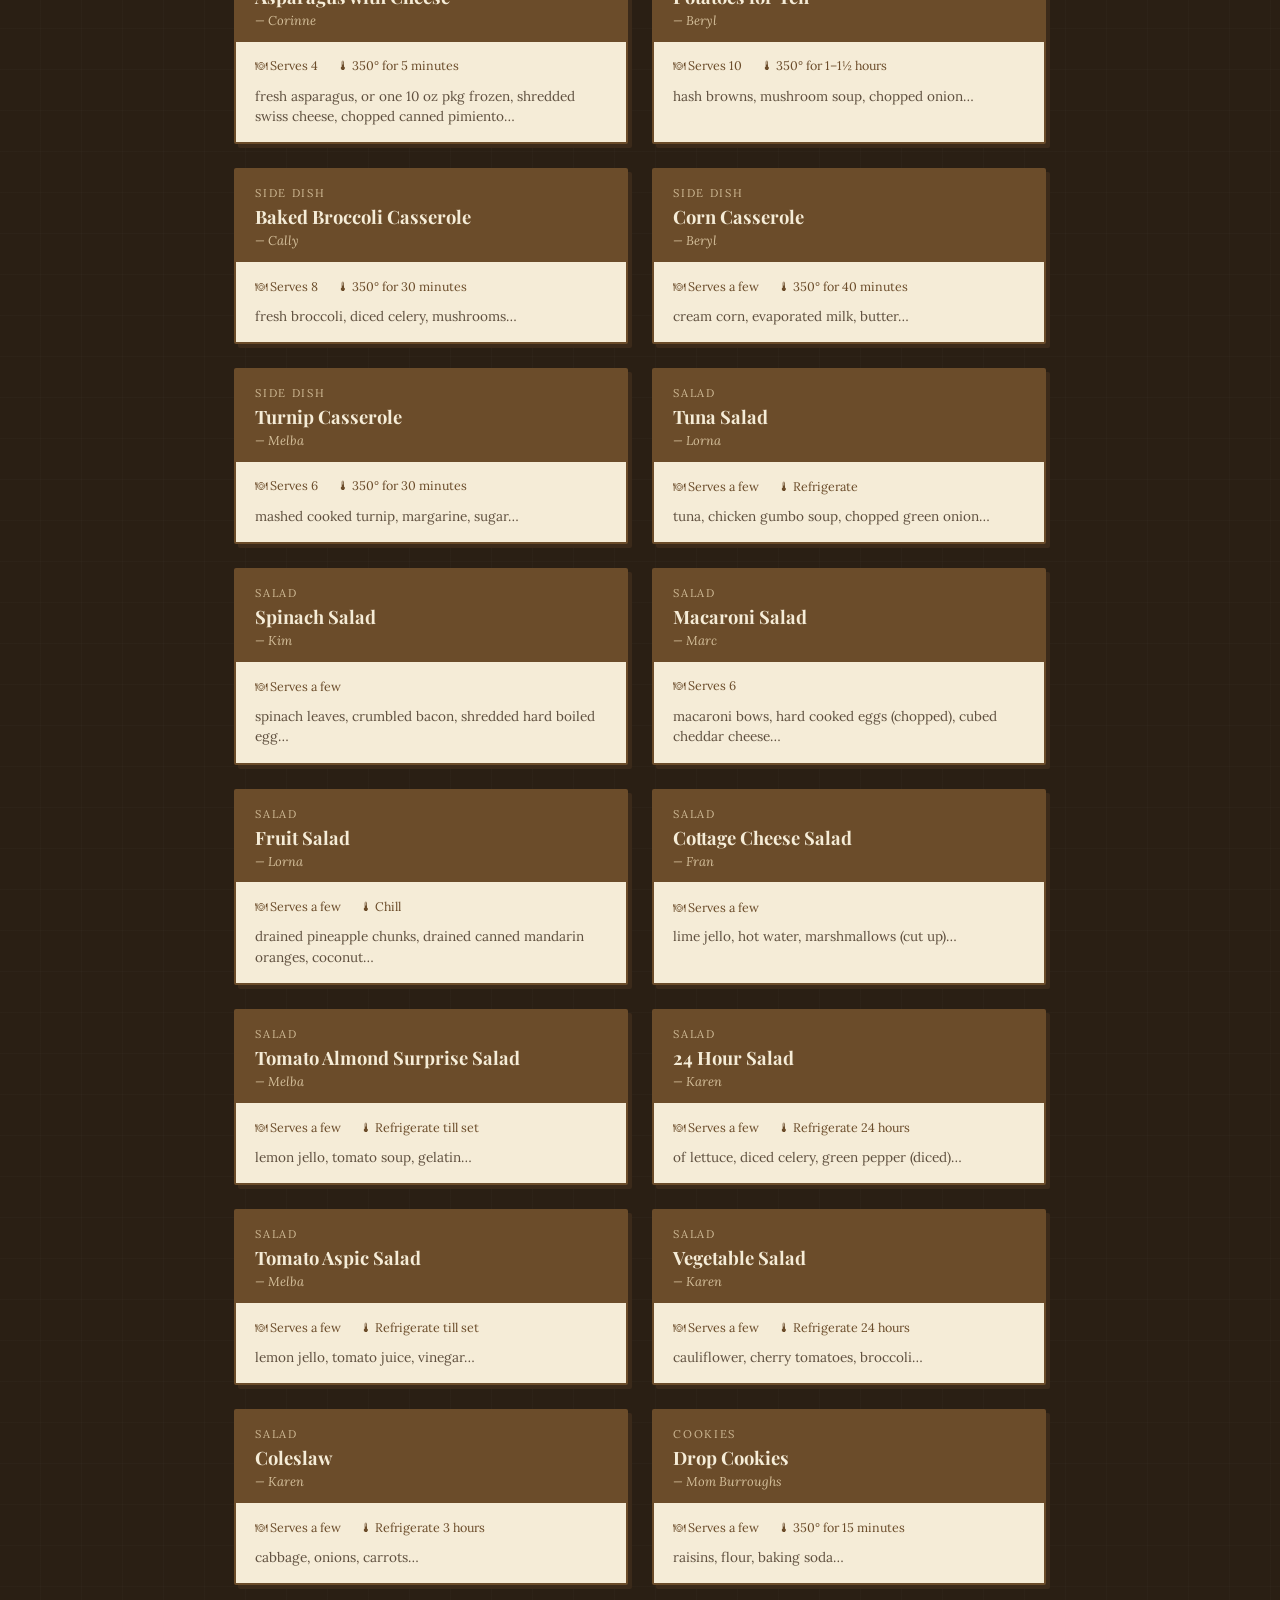
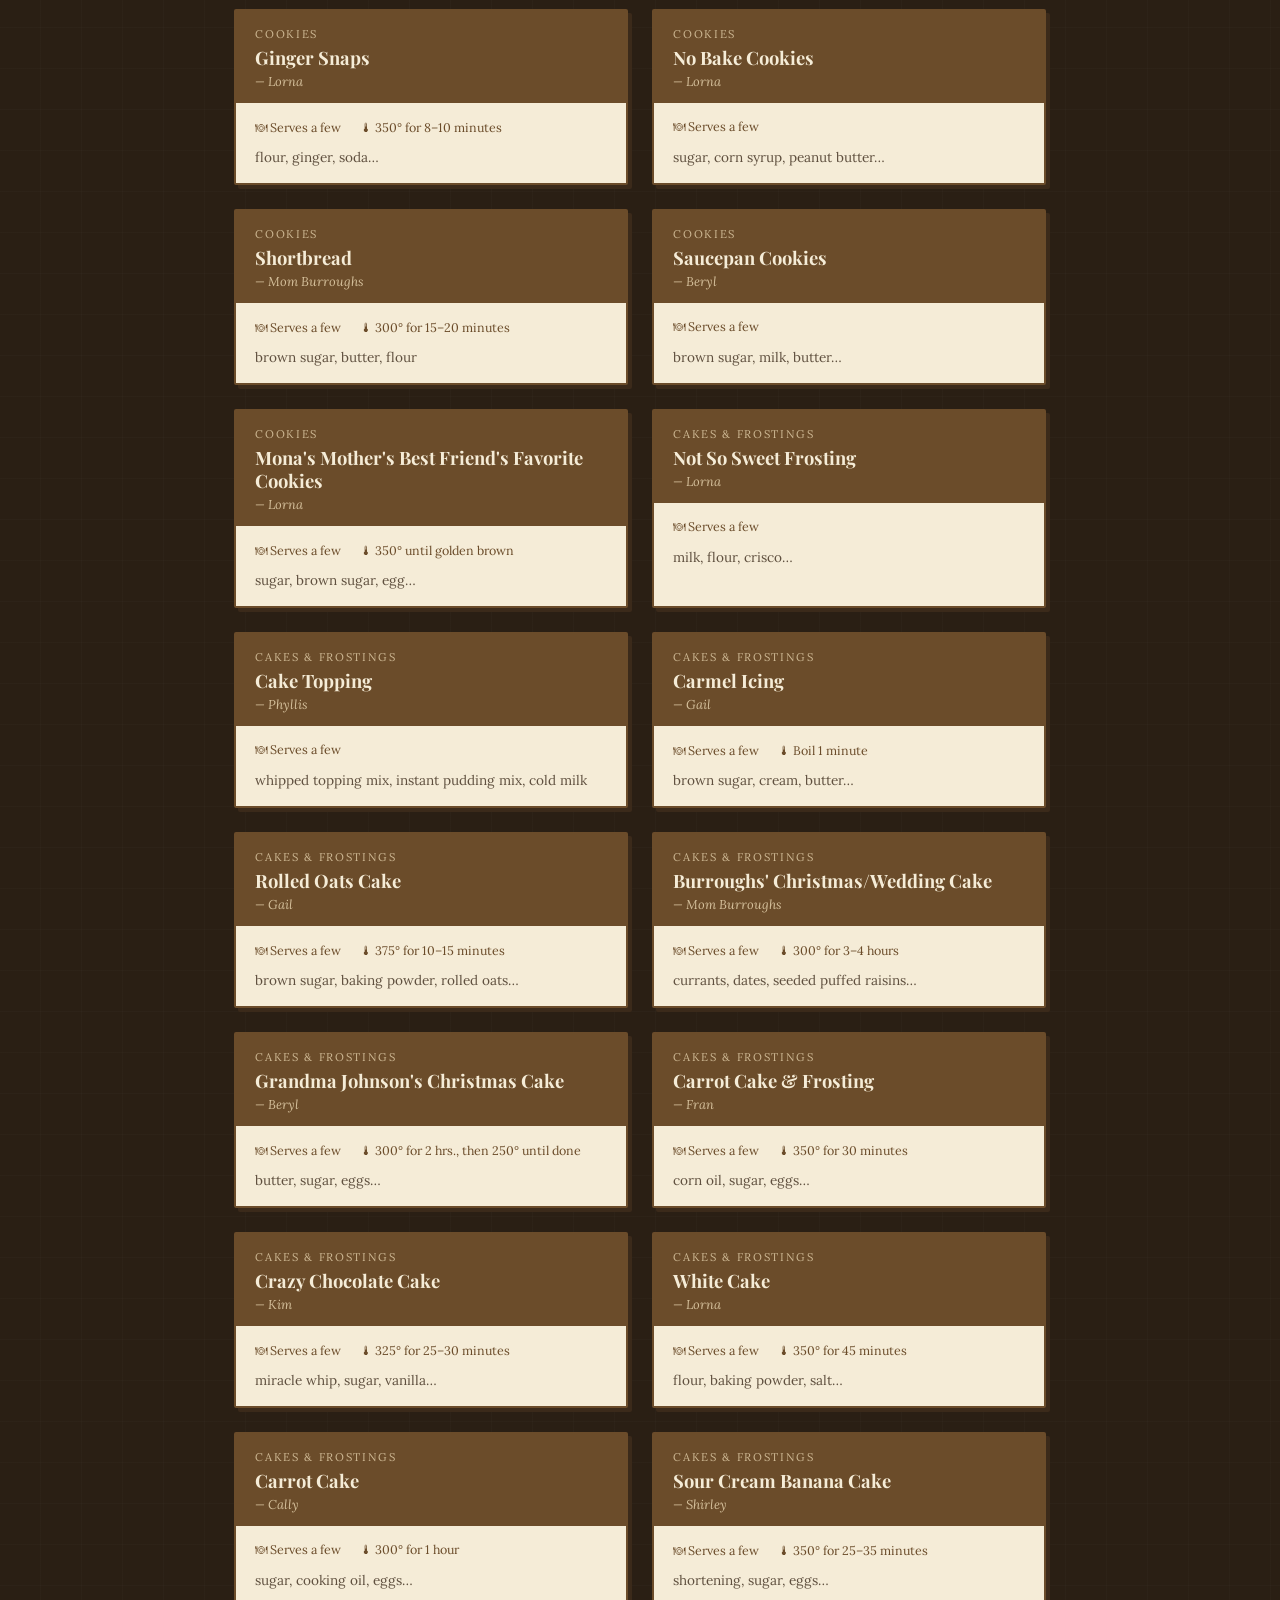
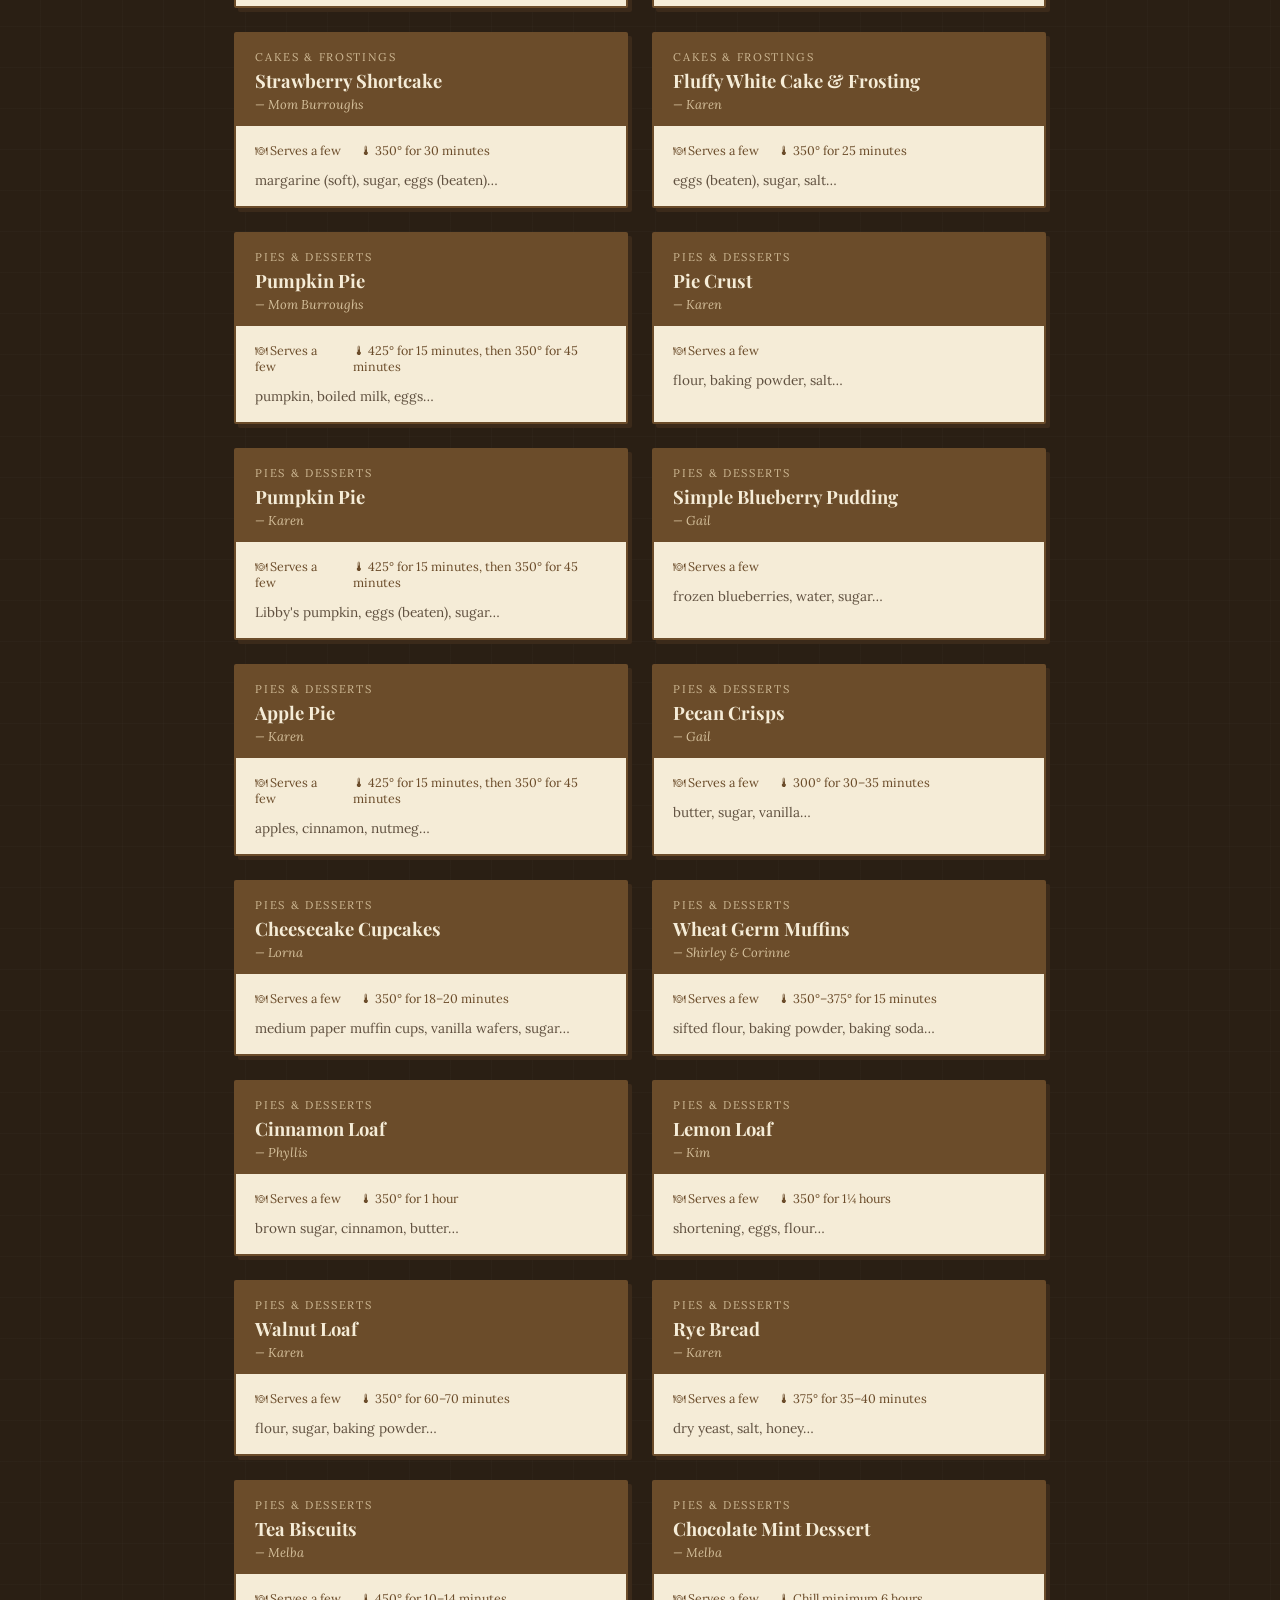
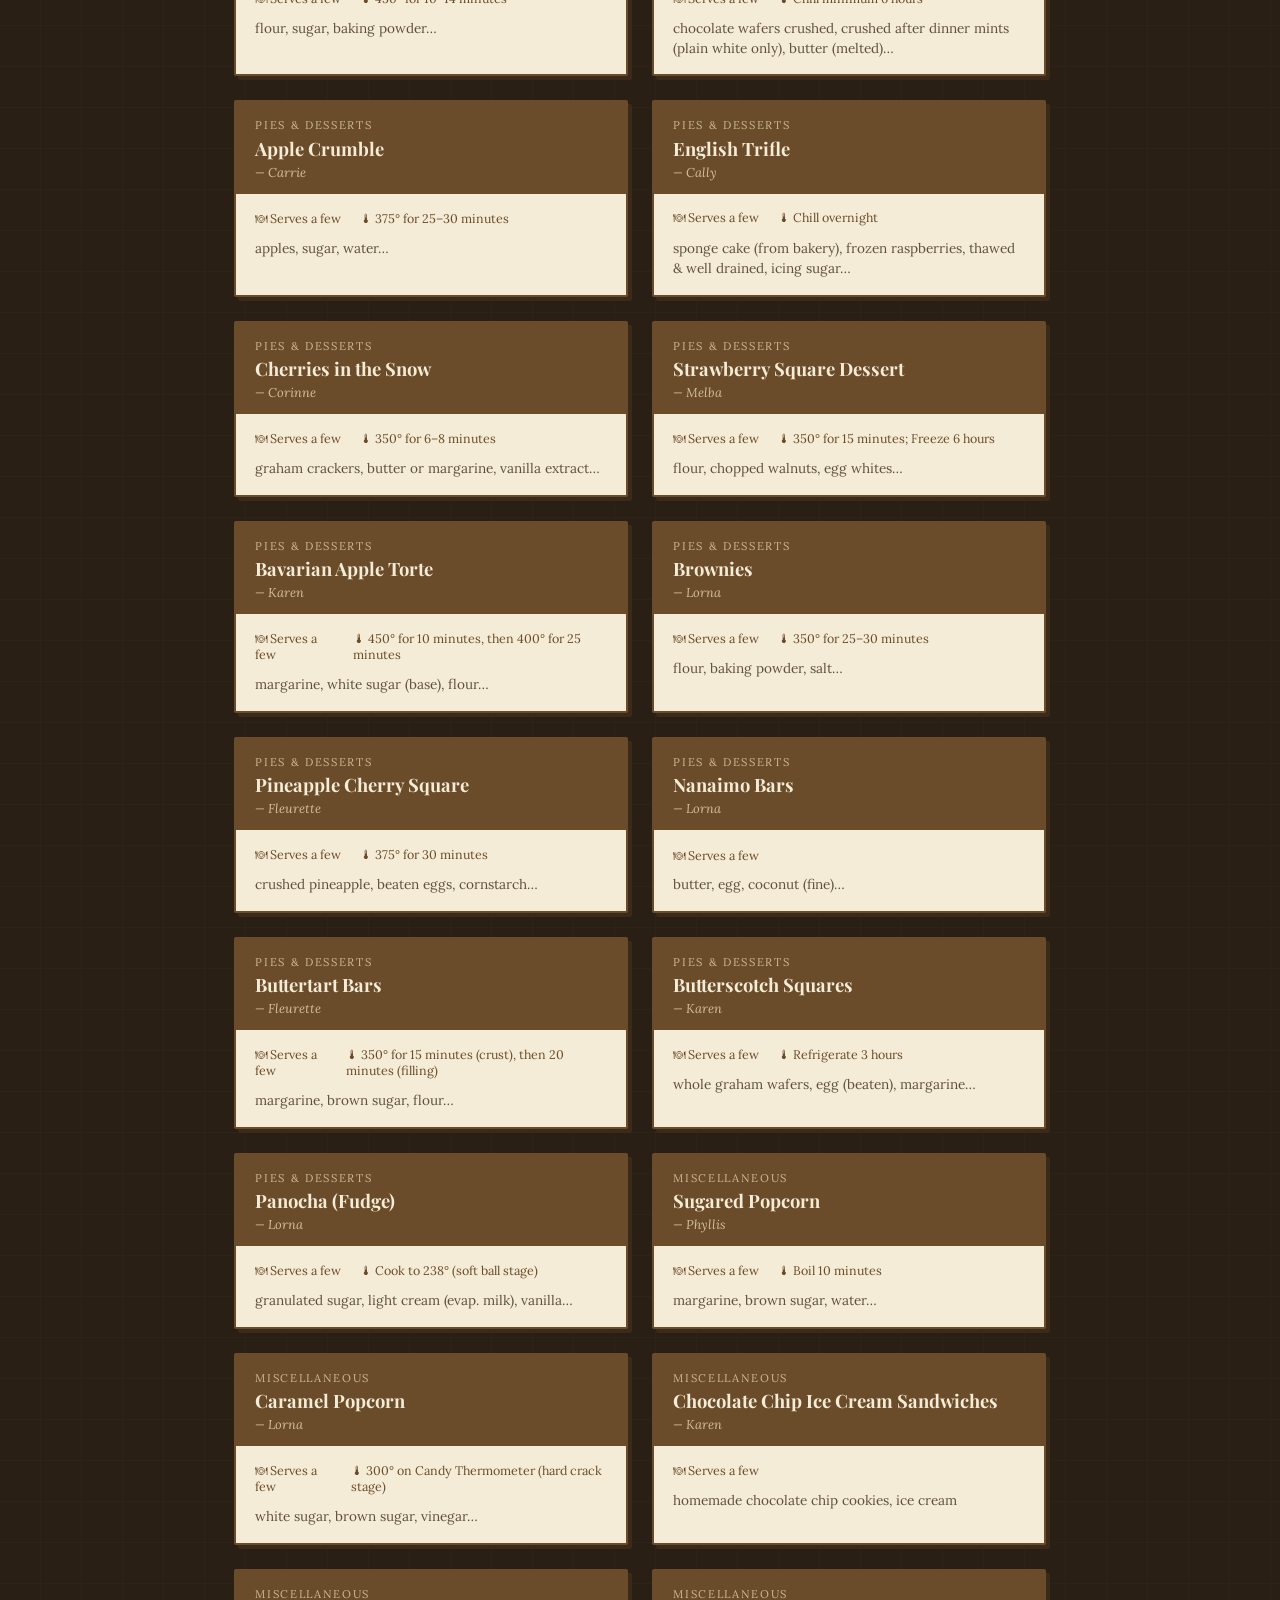
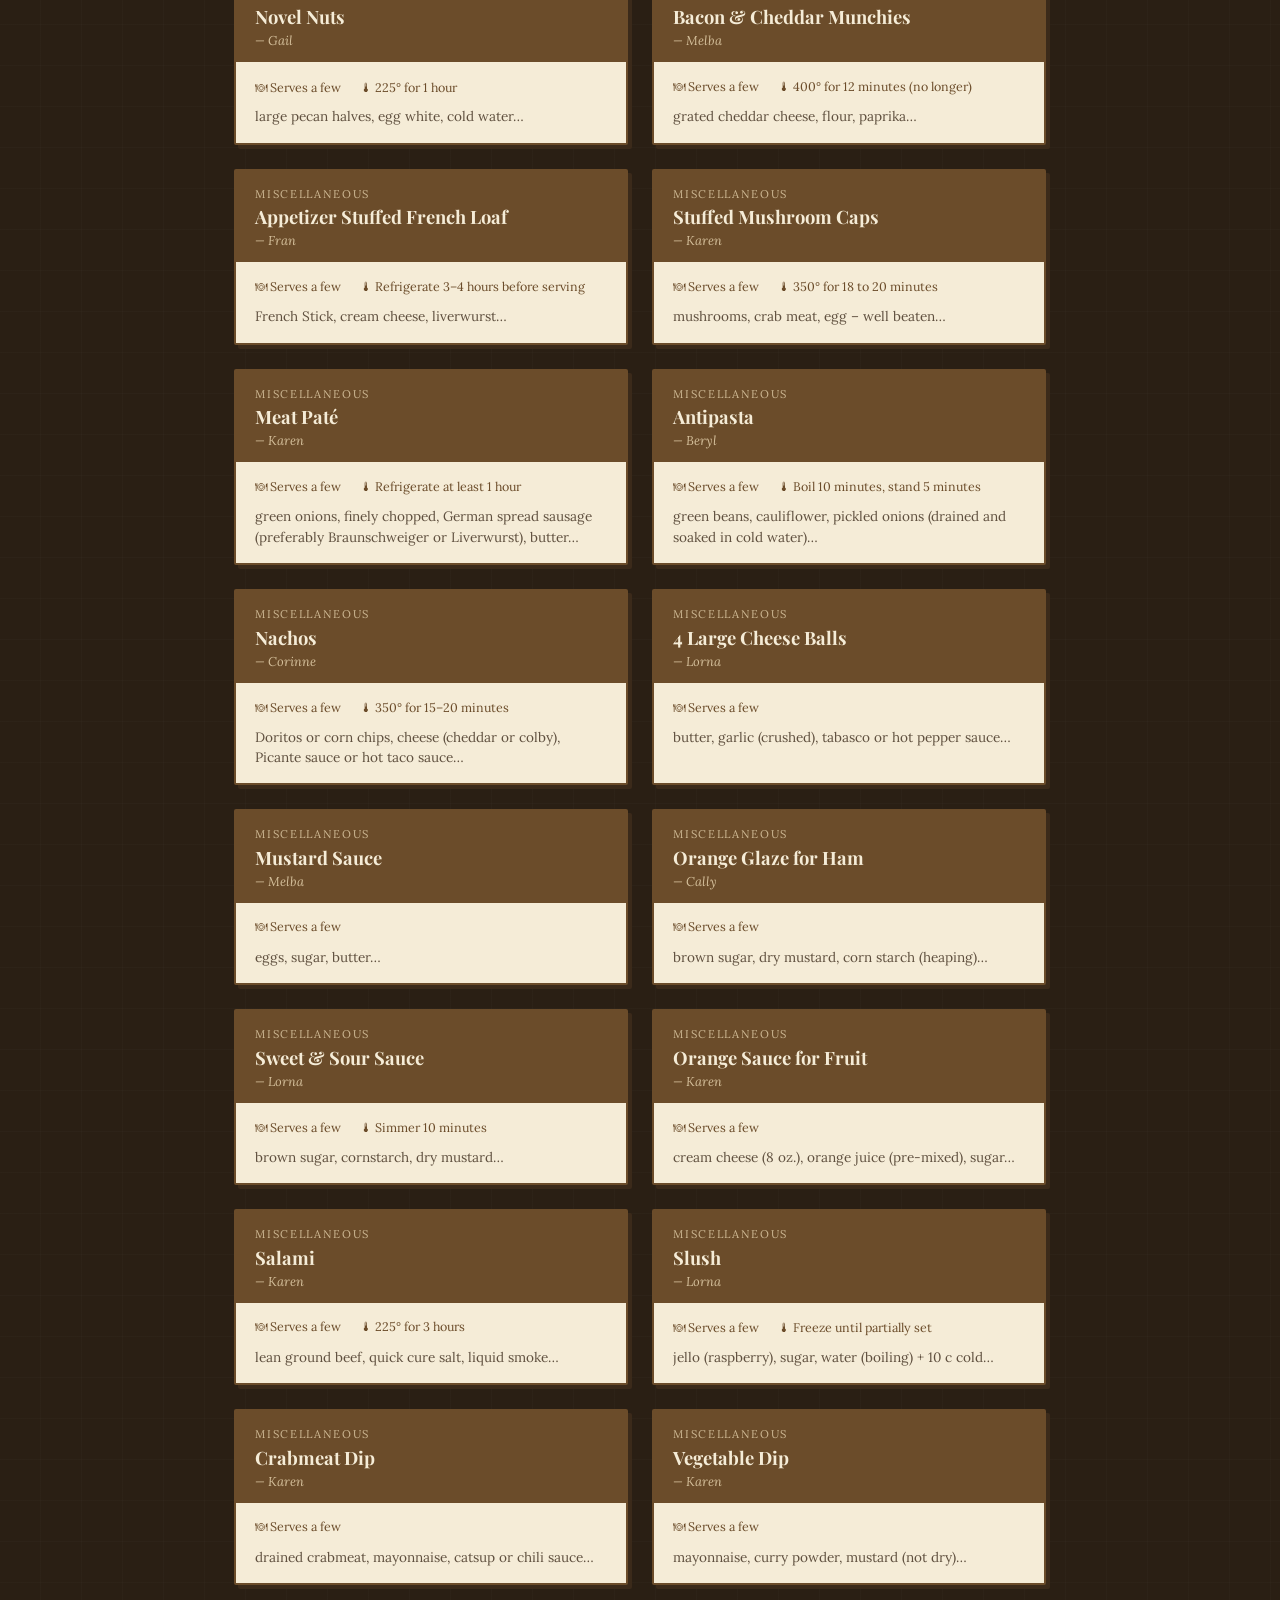
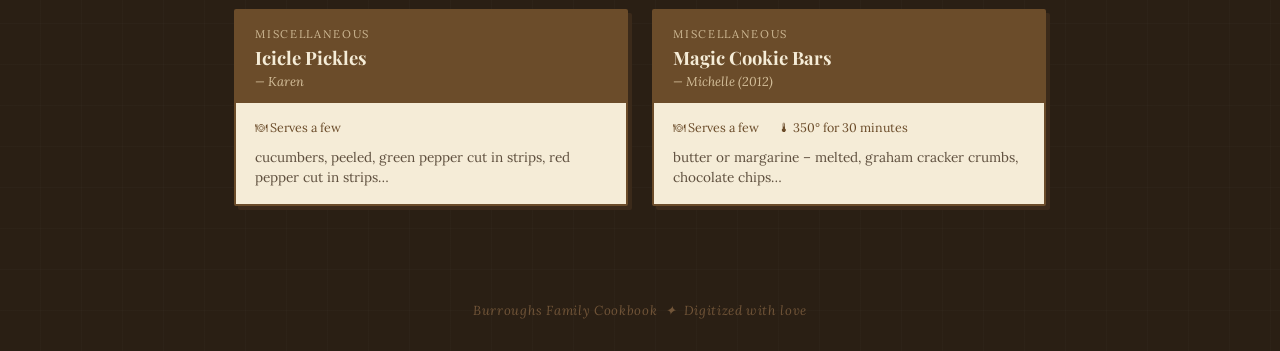
==== commit a4e5ae60: "add links to dedication pdfs" ====
--- a/index.html
+++ b/index.html
@@ -40,8 +40,25 @@
     <div class="site-title">Burroughs<br>Family Cookbook</div>
     <div class="divider">✦ &nbsp; ✦ &nbsp; ✦</div>
     <div class="site-subtitle">Treasured recipes, passed through generations</div>
-  </div>
+
+  <div class="divider">✦ &nbsp; ✦</div>
+  <div class="header-dedication">
+	<a class="site-subtitle" href="assets/BFC-Dedication.pdf" target="_blank" rel="noopener noreferrer">
+	  Dedication
+	</a>
+	<a class="site-subtitle" href="assets/BFC-Recognitions.pdf" target="_blank" rel="noopener noreferrer">
+	  Recognitions
+	</a>
+	<a class="site-subtitle" href="assets/BFC-Spiritual-Quotes.pdf" target="_blank" rel="noopener noreferrer">
+	  Spiritual Quotes
+	</a>	
+  </div>  
+
+  </div>
+  
 </header>
+
+
 
 <div class="toolbar">
   <div class="search-wrap">
@@ -50,7 +67,12 @@
   <div class="filter-btns" id="filterBtns">
     <button class="filter-btn active" onclick="setFilter('All', this)">All</button>
     <button class="filter-btn" onclick="setFilter('Main Dish', this)">Main Dish</button>
-    <button class="filter-btn" onclick="setFilter('Side Dish', this)">Side Dish</button>
+	<button class="filter-btn" onclick="setFilter('Side Dish', this)">Side Dish</button>
+	<button class="filter-btn" onclick="setFilter('Salad', this)">Salad</button>
+    <button class="filter-btn" onclick="setFilter('Cookies', this)">Cookies</button>
+	<button class="filter-btn" onclick="setFilter('Cakes & Frostings', this)">Cakes & Frostings</button>
+	<button class="filter-btn" onclick="setFilter('Pies & Desserts', this)">Pies & Desserts</button>
+	<button class="filter-btn" onclick="setFilter('Miscellaneous', this)">Miscellaneous</button>
   </div>
 </div>
 
@@ -117,7 +139,7 @@
       </div>
       <div class="card-body">
         <div class="card-meta">
-		  <span>🍽 Serves ${r.servings ?? 'Not Provided'}</span>
+		  <span>🍽 Serves ${r.servings ?? 'a few'}</span>
           ${r.temps ? `<span>🌡 ${r.temps}</span>` : ''}
         </div>
         <div class="card-preview">${getPreview(r)}</div>
@@ -144,6 +166,11 @@
   filterRecipes();
 }
 
+
+// this is the original method from claude
+// some recipes did not provide a 'serves #' which caused 
+// issues with scaling up or down via the 'serves' button
+// keeping this for now
 function scaleAmountOriginal(amountStr, base, current) {
   // Try to scale numeric amounts
   const match = amountStr.match(/^([\d.\/½¼¾⅓⅔]+)\s*(.*)/);
@@ -162,18 +189,6 @@
   return `${display} ${unit}`.trim();
 }
 
-function scaleAmountSimple(amount, base, current) {
-  // 1. Try to extract the number from the start of the string
-  const val = parseFloat(amount);
-  
-  // 2. If it's not a number, return the original string immediately
-  if (isNaN(val)) return amount;
-  
-  // 3. Otherwise, do the math and keep the unit (like 'lb') if it exists
-  const scaled = val * (current / base);
-  return amount.replace(val, scaled); 
-}
-
 function scaleAmount(amountStr, base, current) {
   // 1. Try to scale numeric amounts
   // Regex: look for a number/fraction at the start
--- a/css/style.css
+++ b/css/style.css
@@ -45,6 +45,31 @@
   }
   .header-inner::before { top: 10px; left: 14px; }
   .header-inner::after { bottom: 10px; right: 14px; }
+
+  .header-dedication {
+	text-align: center;
+    display: inline-block;
+    background: var(--cream);
+    background-image: url("data:image/svg+xml,%3Csvg xmlns='http://www.w3.org/2000/svg' width='300' height='300'%3E%3Cfilter id='n'%3E%3CfeTurbulence type='fractalNoise' baseFrequency='0.65' numOctaves='3' stitchTiles='stitch'/%3E%3C/filter%3E%3Crect width='300' height='300' filter='url(%23n)' opacity='0.08'/%3E%3C/svg%3E");
+	
+	width: fit-content;    /* Shrinks the box to fit your content exactly */
+	text-align: center;   /* Centers the text inside */
+	margin: 0 auto;       /* Centers the block if it's a block-level element */
+
+	/* Existing styles */
+	display: flex;             /* Use Flexbox */
+	flex-direction: row;       /* Keeps them in a line */
+	justify-content: center;   /* Centers them horizontally */
+	gap: 20px;                 /* Adds the space between each link */	
+	
+    /* border: 1px solid var(--brown-mid);
+    border-radius: 1px;
+	*/
+    padding: 1rem 4rem;
+    /* box-shadow: 6px 6px 0 var(--brown-dark), 0 0 40px rgba(0,0,0,0.5);
+	*/
+    position: relative;
+  }
 
   .site-title {
     font-family: 'Playfair Display', Georgia, serif;
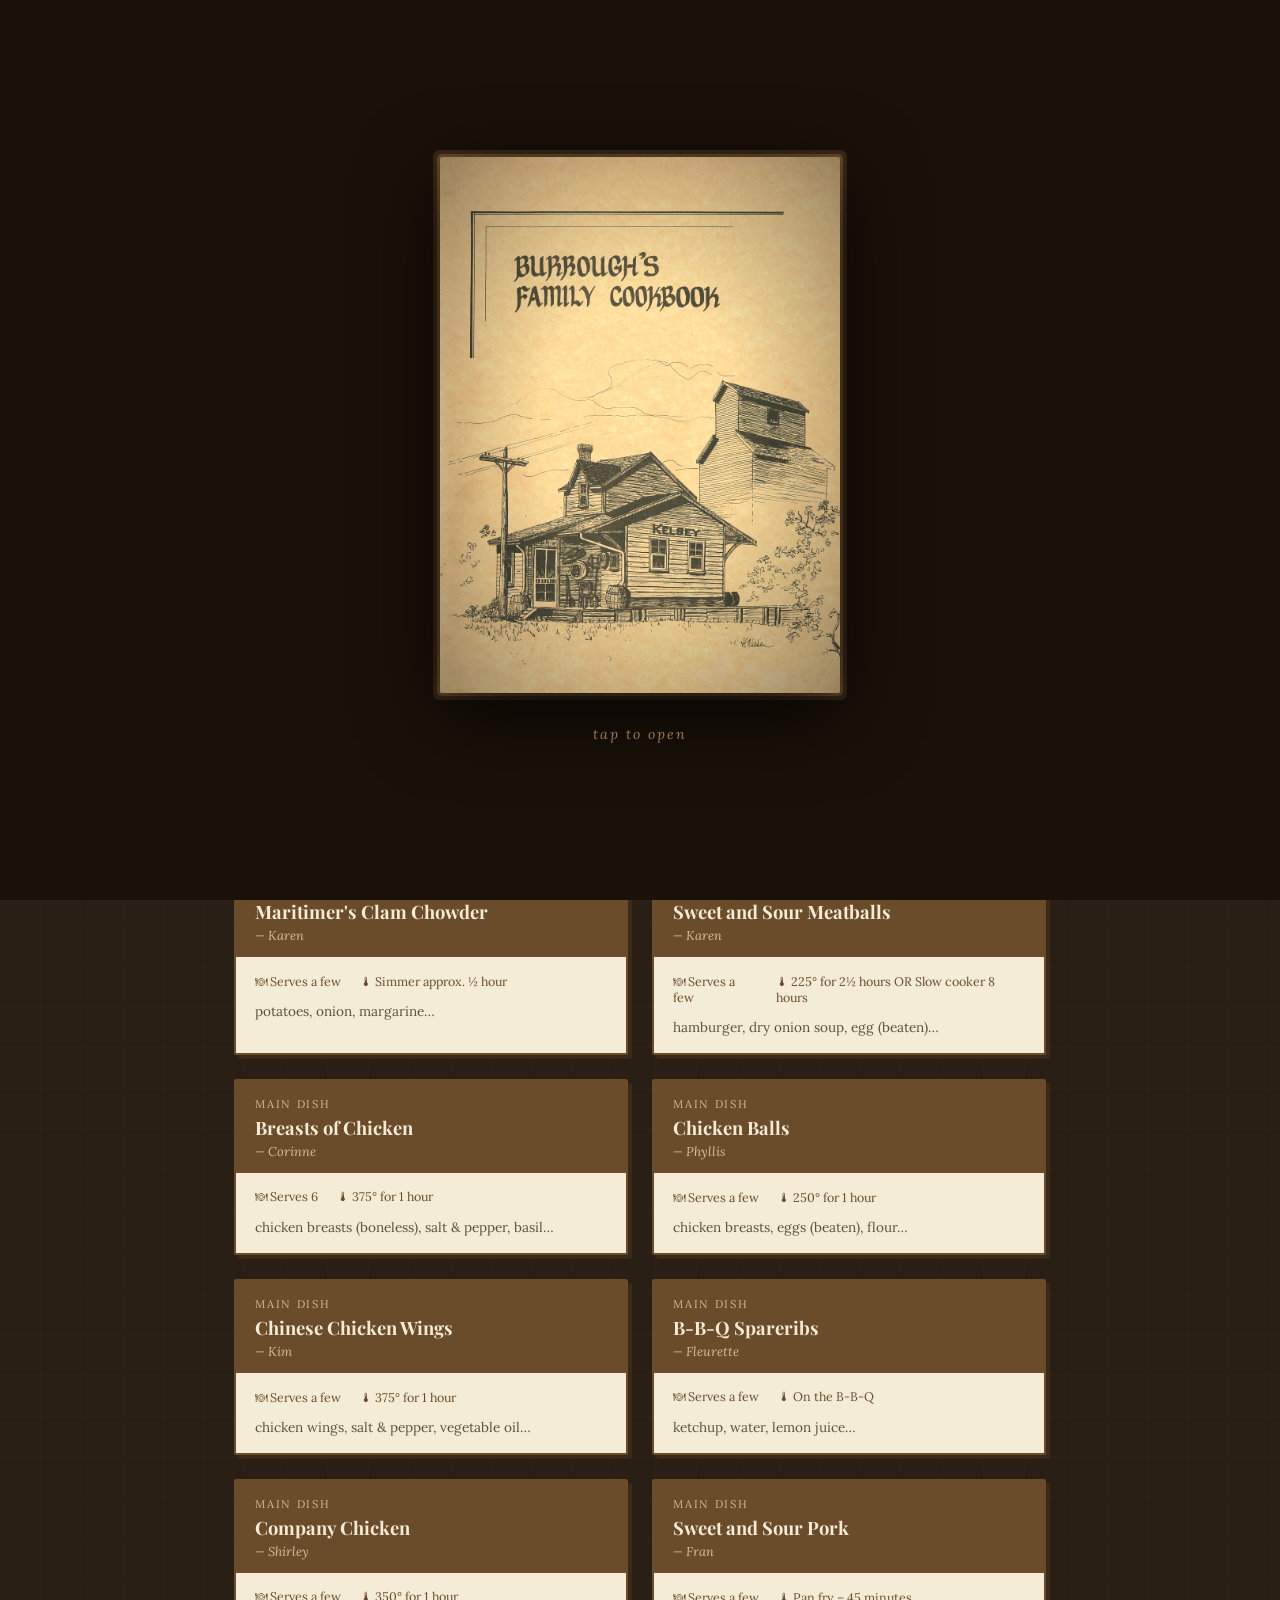
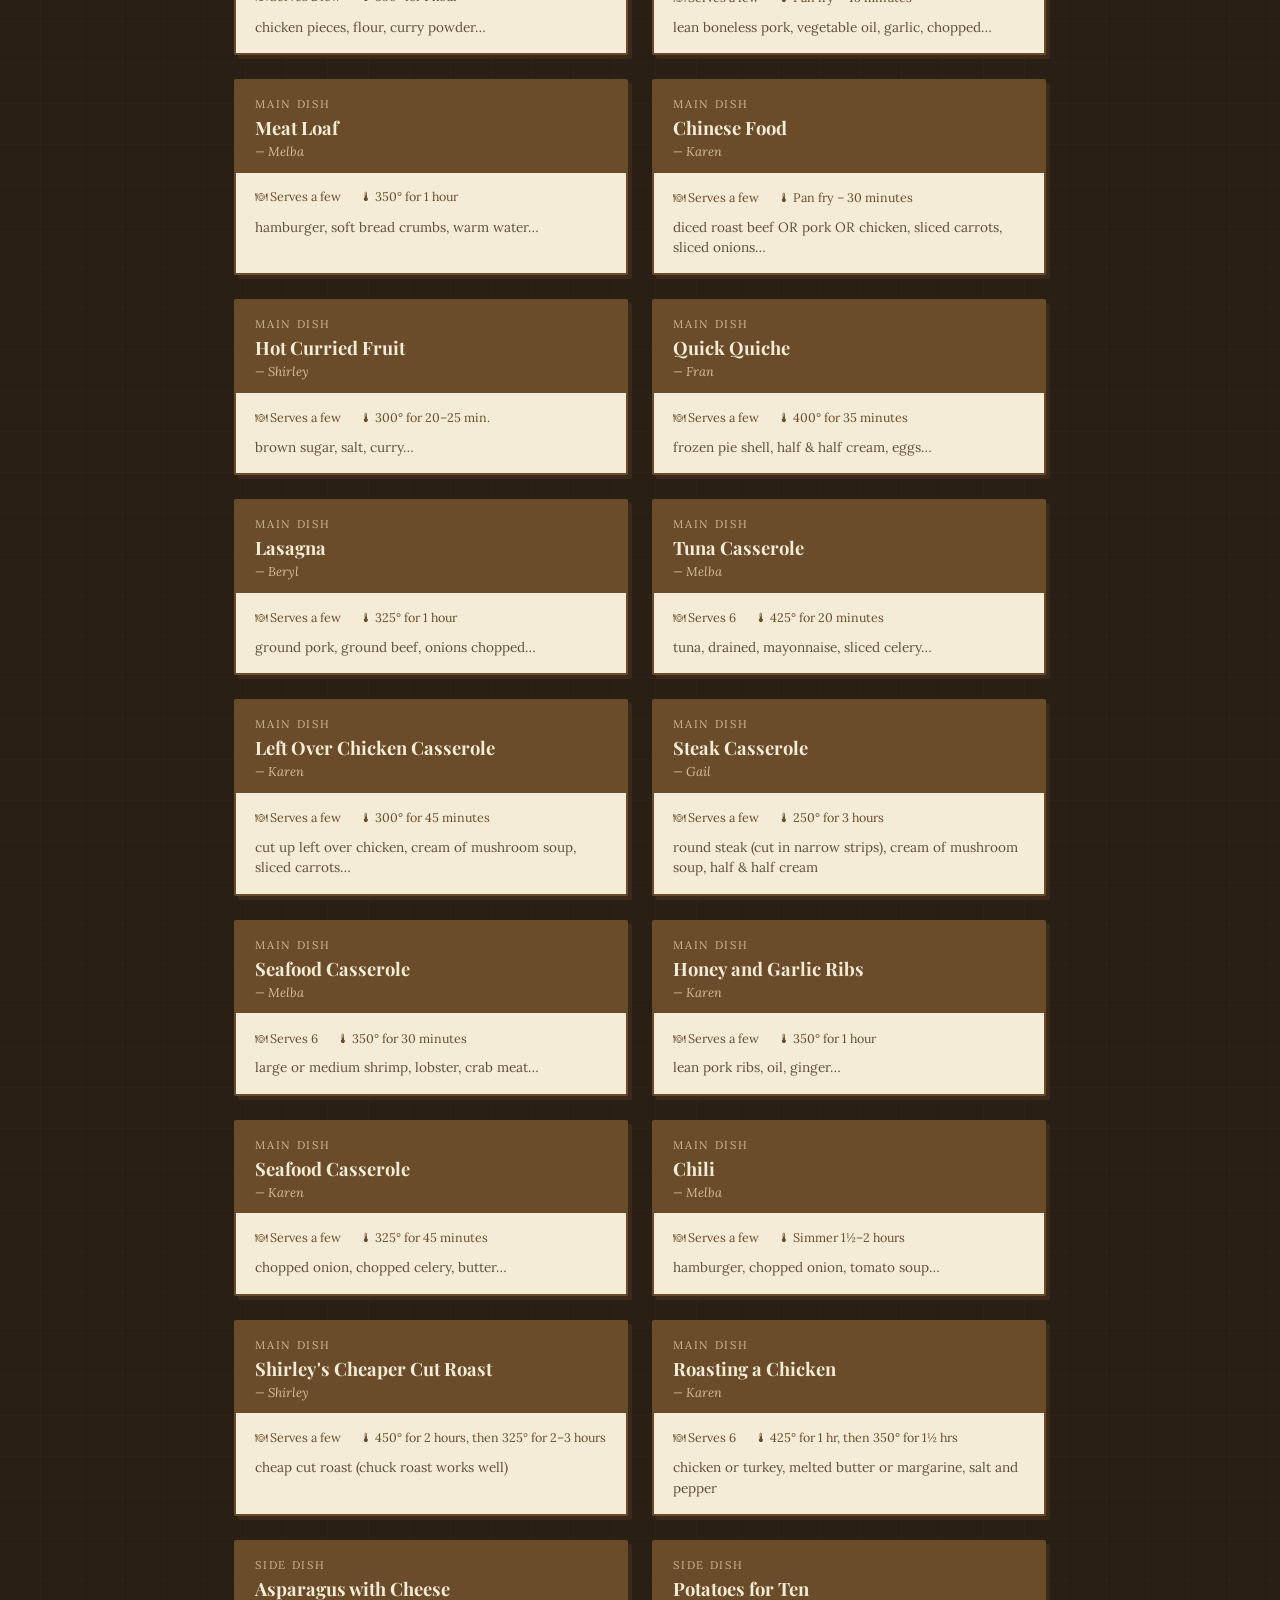
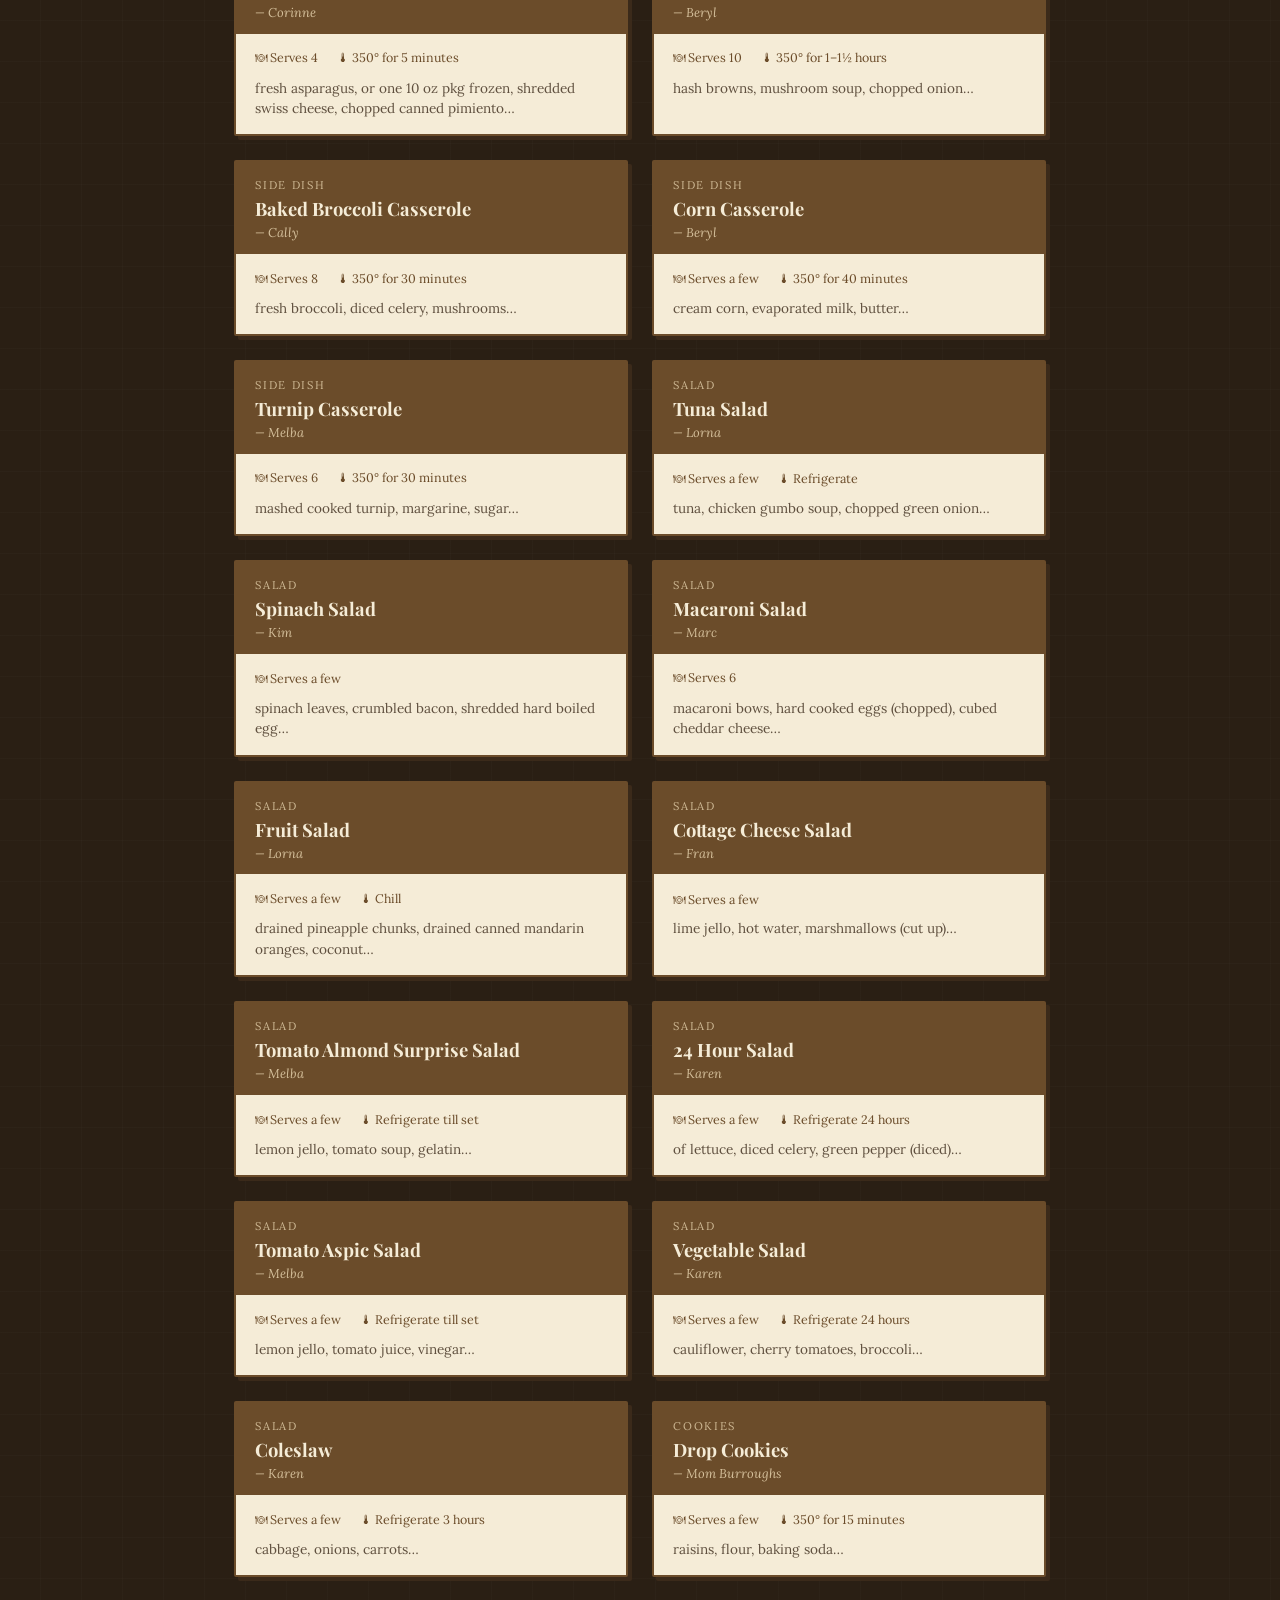
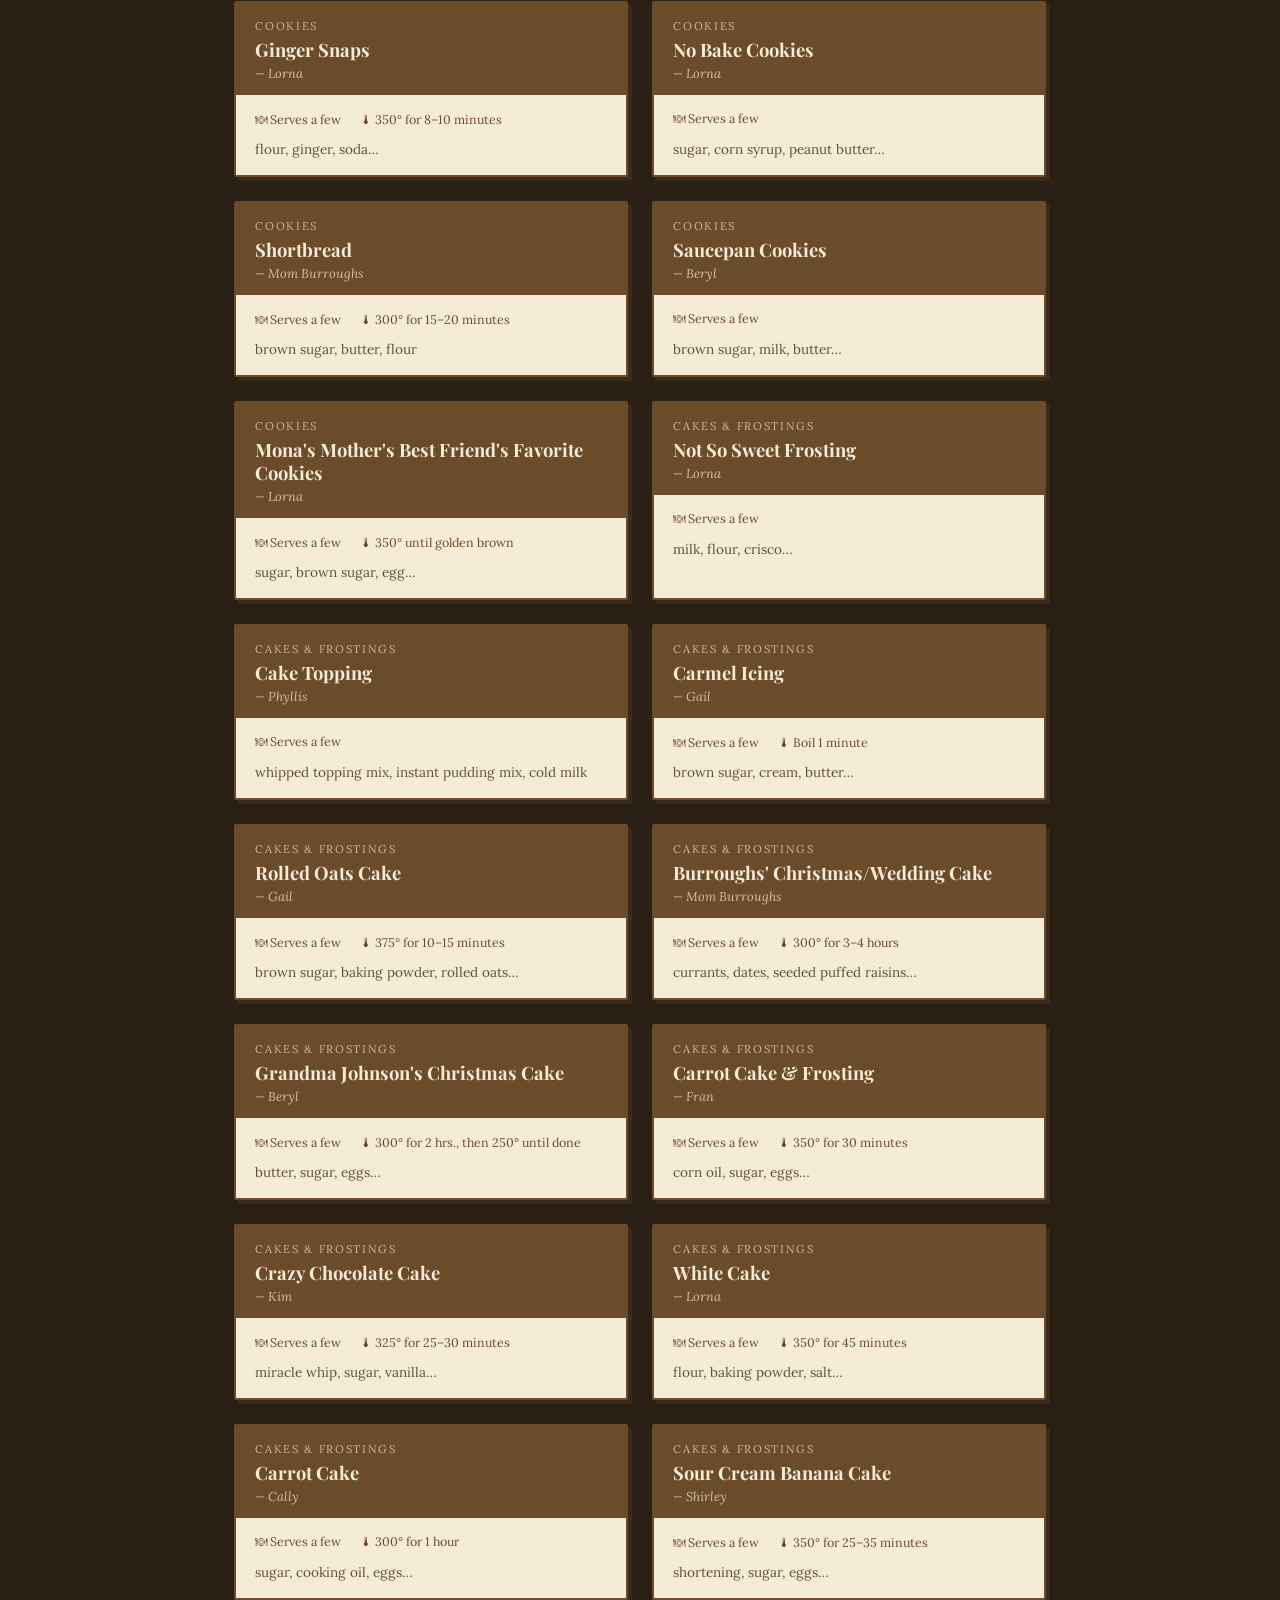
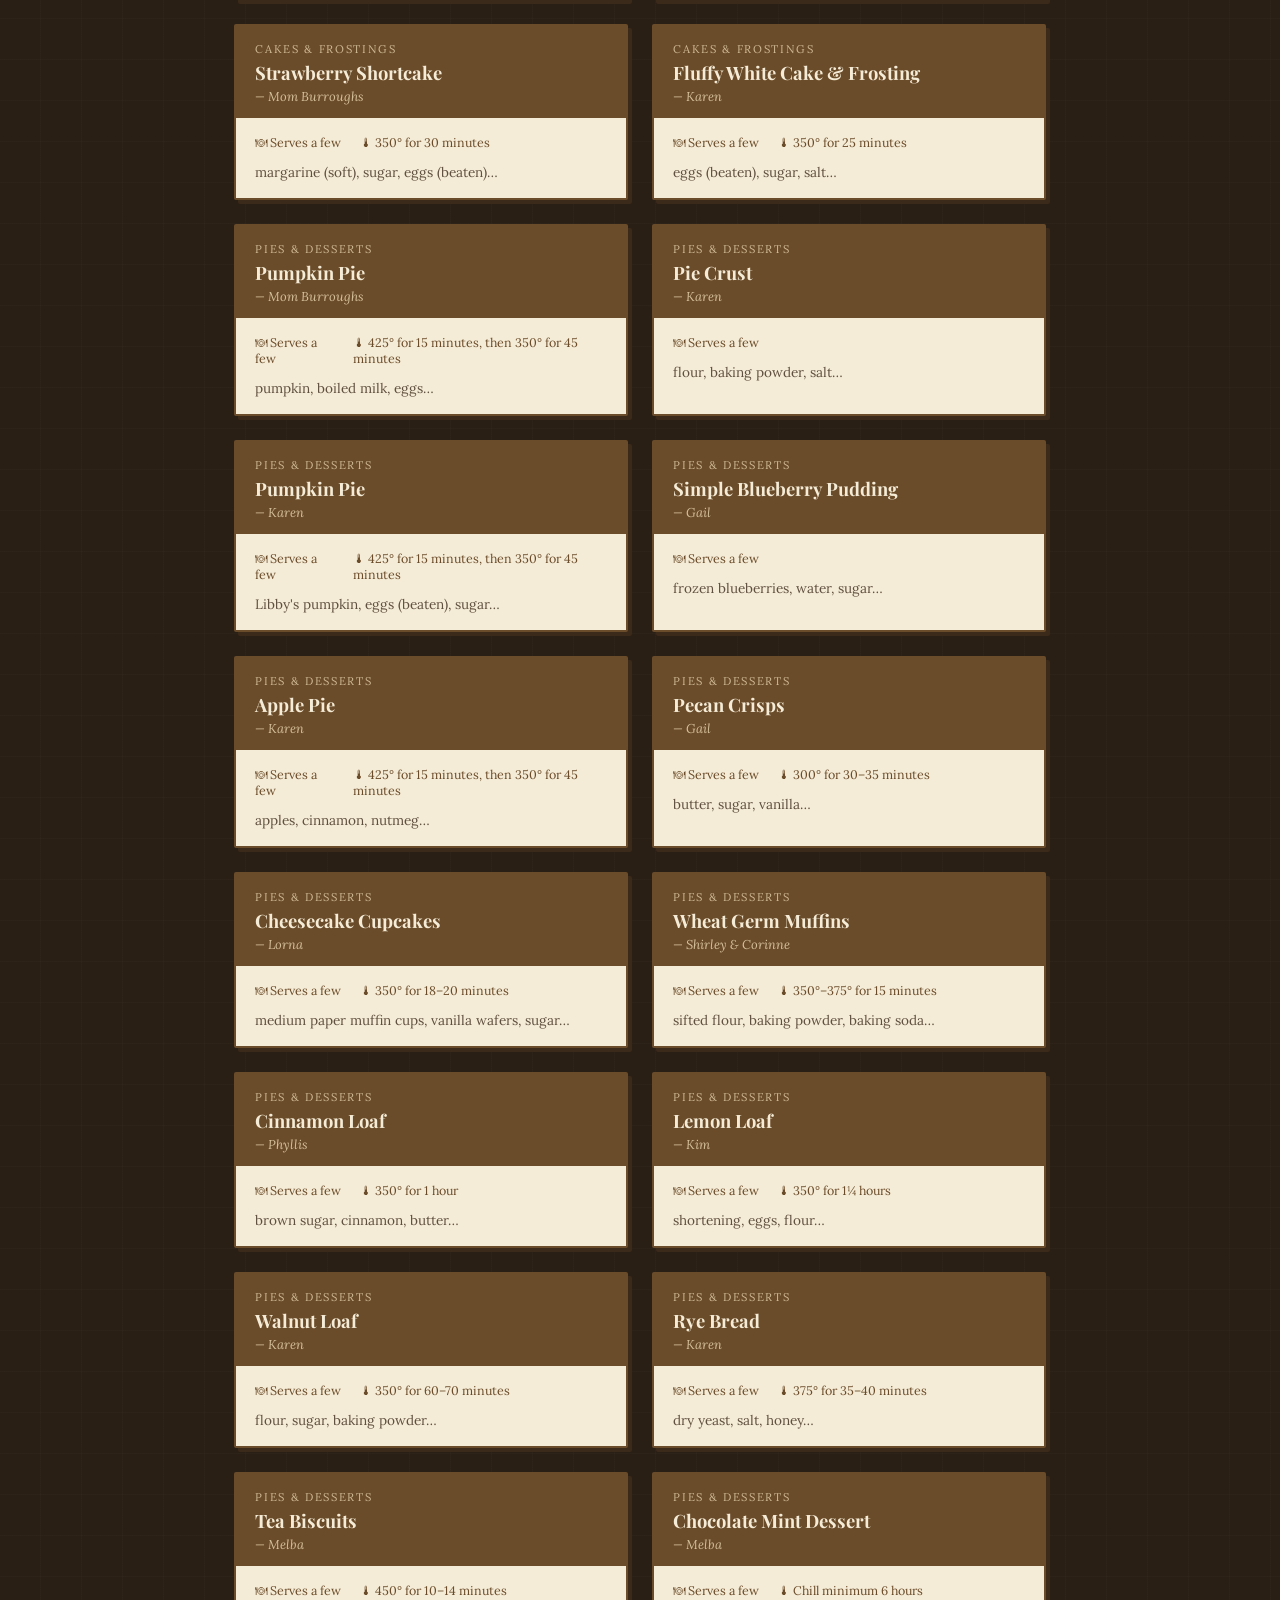
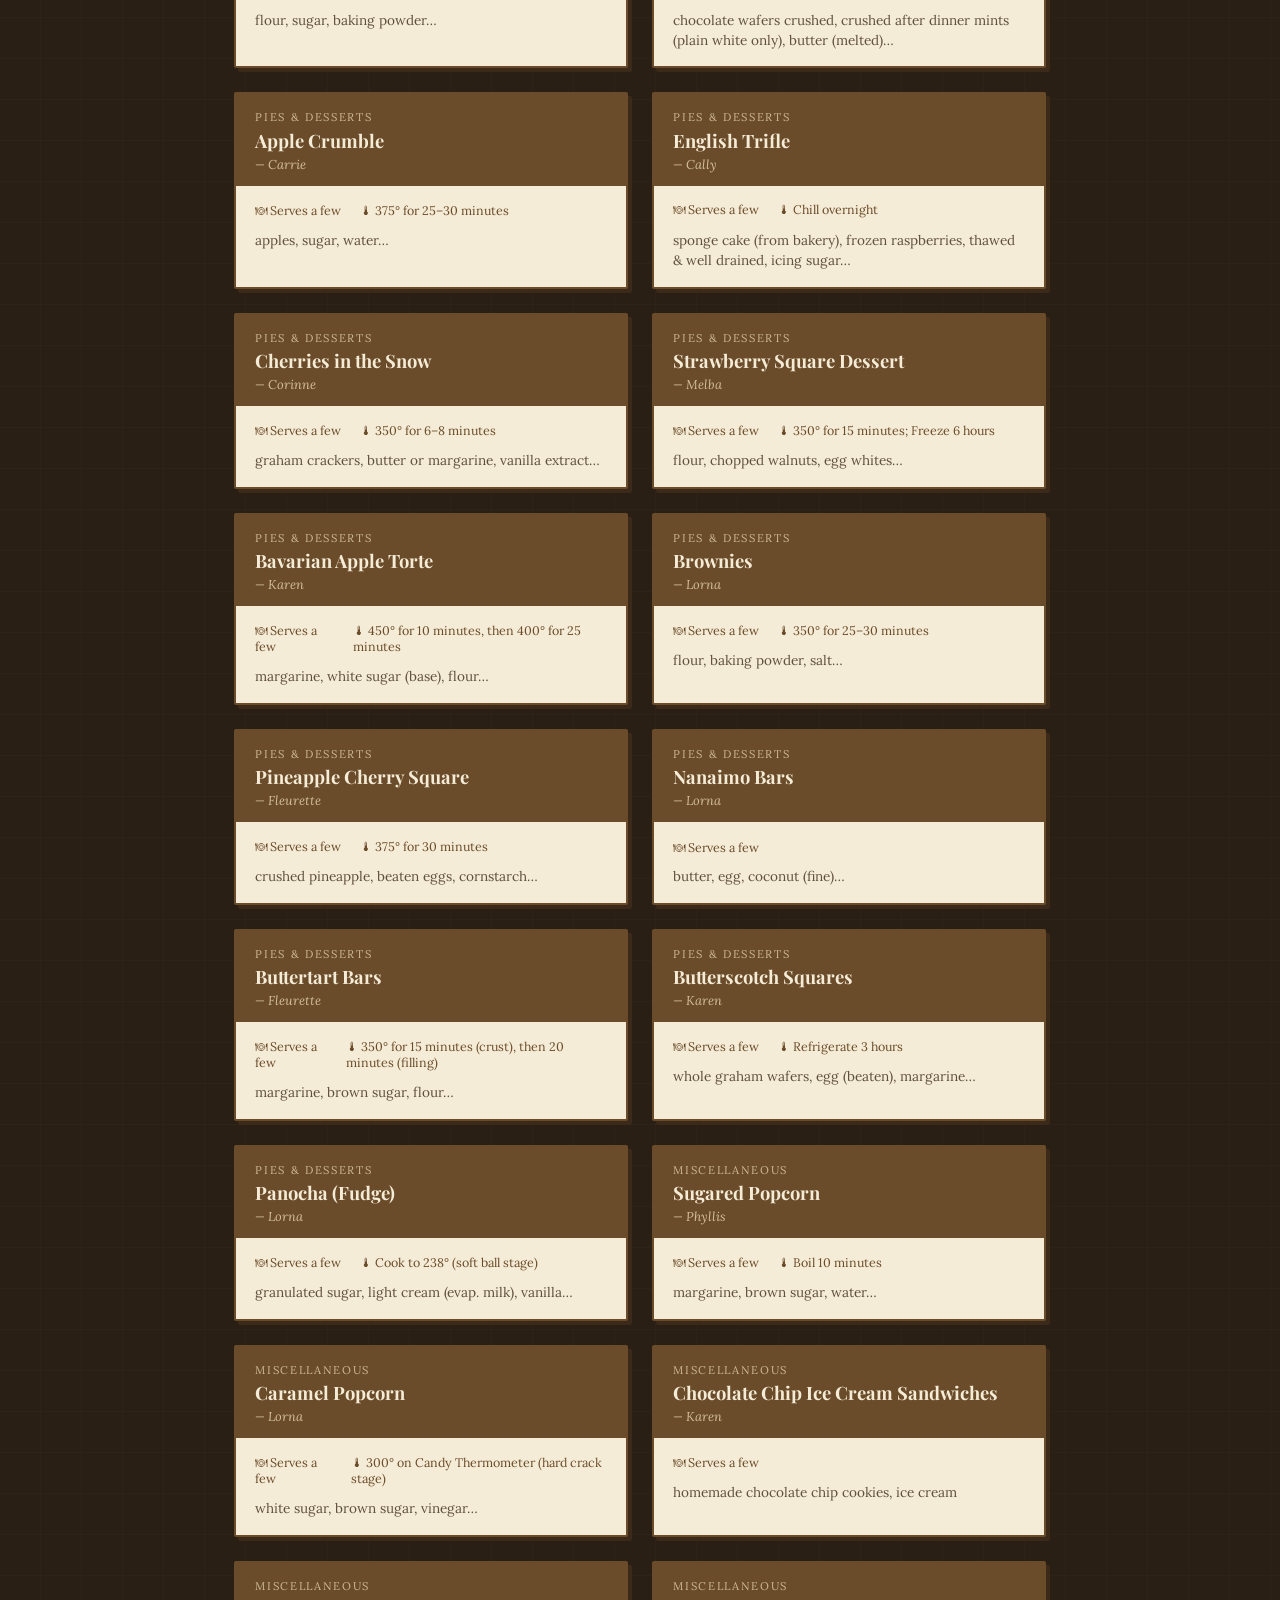
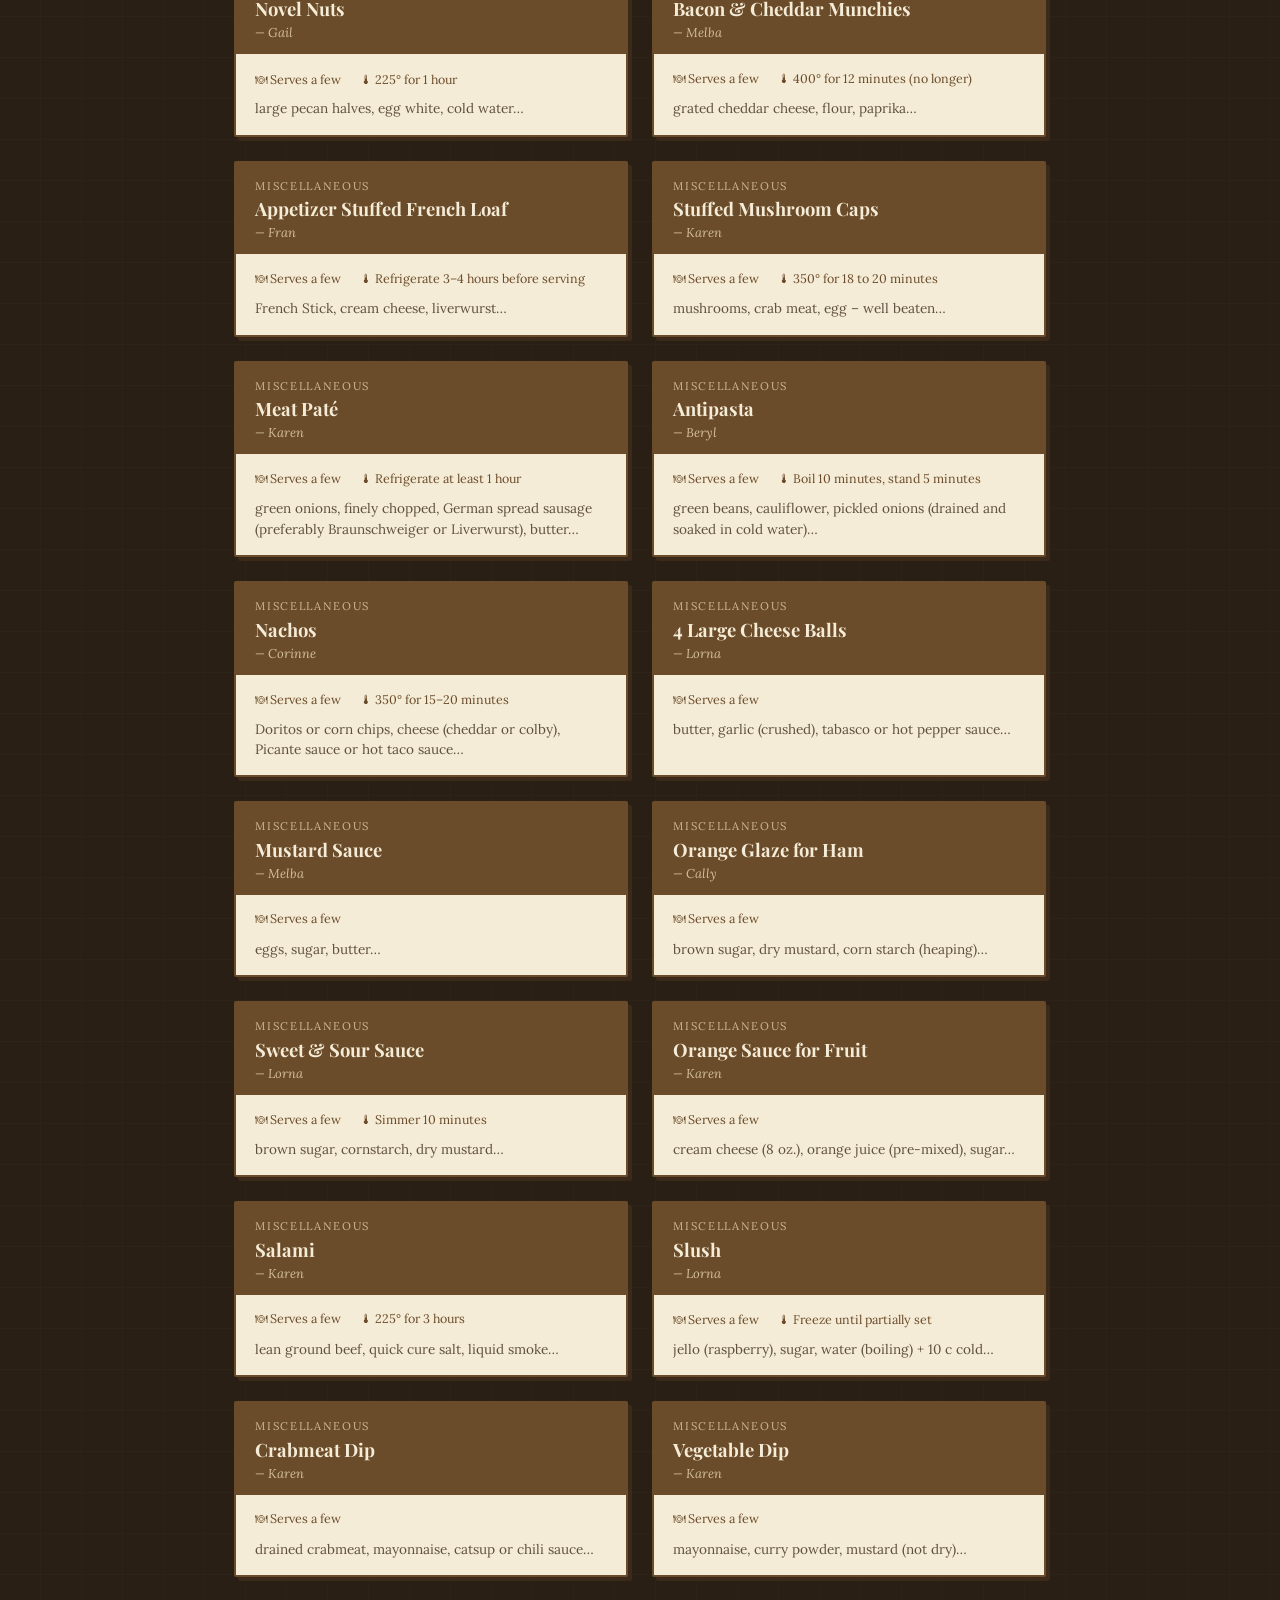
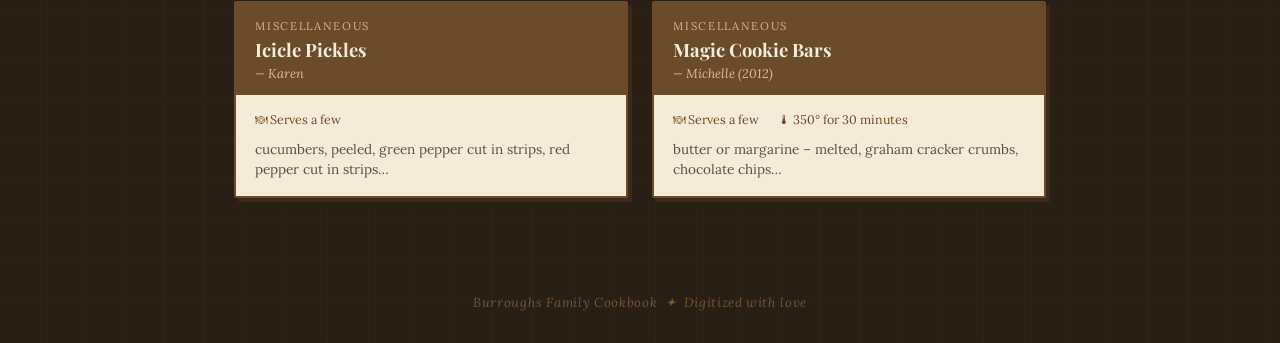
==== commit b4ac3719: "change to open dedication images" ====
--- a/index.html
+++ b/index.html
@@ -42,17 +42,31 @@
     <div class="site-subtitle">Treasured recipes, passed through generations</div>
 
   <div class="divider">✦ &nbsp; ✦</div>
-  <div class="header-dedication">
-	<a class="site-subtitle" href="assets/BFC-Dedication.pdf" target="_blank" rel="noopener noreferrer">
-	  Dedication
-	</a>
-	<a class="site-subtitle" href="assets/BFC-Recognitions.pdf" target="_blank" rel="noopener noreferrer">
-	  Recognitions
-	</a>
-	<a class="site-subtitle" href="assets/BFC-Spiritual-Quotes.pdf" target="_blank" rel="noopener noreferrer">
-	  Spiritual Quotes
-	</a>	
-  </div>  
+  
+  <!-- dedication Recognitions and spiritual quotes -->
+  
+	<div class="header-dedication">
+	  <a href="assets/BFC-Dedication.jpg" class="image-modal-link" onclick="openImageModal(event, 'assets/BFC-Dedication.jpg')">
+		Dedication
+	  </a>
+
+	  <a href="assets/BFC-Recognitions.jpg" class="image-modal-link" onclick="openImageModal(event, 'assets/BFC-Recognitions.jpg')">
+		Recognitions
+	  </a>
+
+	  <a href="assets/BFC-Spiritual-Quotes.jpg" class="image-modal-link" onclick="openImageModal(event, 'assets/BFC-Spiritual-Quotes.jpg')">
+		Spiritual Quotes
+	  </a>	
+
+	  <div id="globalImageModal" class="image-modal-overlay" onclick="closeImageModalOnOverlay(event)">
+		<div class="image-modal-wrapper">
+		  <span class="image-modal-close" onclick="closeImageModal()">&times;</span>
+		  <img class="image-modal-content" id="imageModalTarget" alt="Enlarged visual layout">
+		</div>
+	  </div>  
+	</div>
+
+  <!-- end dedication Recognitions and spiritual quotes -->  
 
   </div>
   
@@ -111,6 +125,8 @@
 <footer>Burroughs Family Cookbook &nbsp;✦&nbsp; Digitized with love</footer>
 
 <script src="js/recipes.js"></script>
+<script src="js/image-open.js"></script>
+
 <script>
 
 let currentFilter = 'All';
--- a/css/style.css
+++ b/css/style.css
@@ -458,3 +458,86 @@
     .header-inner { padding: 1.8rem 1.5rem; }
     .modal-body, .modal-head { padding: 1.2rem; }
   }
+
+
+
+  /* ==========================================================================
+     IMAGE MODAL EXTENSION 
+     ========================================================================== */
+
+  /* The link styled to look clickable but seamless */
+  .image-modal-link {
+    color: var(--rust);
+    text-decoration: underline;
+    cursor: pointer;
+    transition: color 0.2s ease;
+  }
+  
+  .image-modal-link:hover {
+    color: var(--brown-mid);
+  }
+
+  /* Dedicated overlay backdrop for the image view */
+  .image-modal-overlay {
+    display: none; 
+    position: fixed; 
+    inset: 0;
+    background-color: rgba(42, 31, 20, 0.85); /* Dark brown tint to match body background */
+    backdrop-filter: blur(4px); /* Soft blur effect */
+    z-index: 1000; /* Keeps it strictly above standard layouts */
+    justify-content: center;
+    align-items: center;
+    opacity: 0;
+    transition: opacity 0.3s ease-in-out;
+    padding: 2rem;
+  }
+
+  /* Class toggled by JavaScript to run the soft fade-in */
+  .image-modal-overlay.show {
+    display: flex;
+    opacity: 1;
+  }
+
+  /* Container wrapper for the visual asset to structure shadow & constraints */
+  .image-modal-wrapper {
+    position: relative;
+    max-width: 90%;
+    max-height: 90vh;
+    display: flex;
+    justify-content: center;
+    align-items: center;
+  }
+
+  /* The scaled responsive image presentation */
+  .image-modal-content {
+    max-width: 100%;
+    max-height: 85vh;
+    border: 3px solid var(--parchment); /* Elegant matching border framing */
+    border-radius: 2px;
+    box-shadow: 6px 6px 0 var(--brown-dark), 0 10px 30px rgba(0, 0, 0, 0.5);
+    object-fit: contain;
+  }
+
+  /* High contrast close button element */
+  .image-modal-close {
+    position: absolute;
+    top: -2.5rem;
+    right: 0;
+    color: var(--cream);
+    font-size: 2.5rem;
+    font-weight: 300;
+    cursor: pointer;
+    line-height: 1;
+    transition: color 0.2s ease;
+    user-select: none;
+  }
+
+  .image-modal-close:hover {
+    color: var(--rust);
+  }
+
+  @media (max-width: 500px) {
+    .image-modal-overlay { padding: 1rem; }
+    .image-modal-close { top: -2.2rem; right: 5px; }
+  }
+  
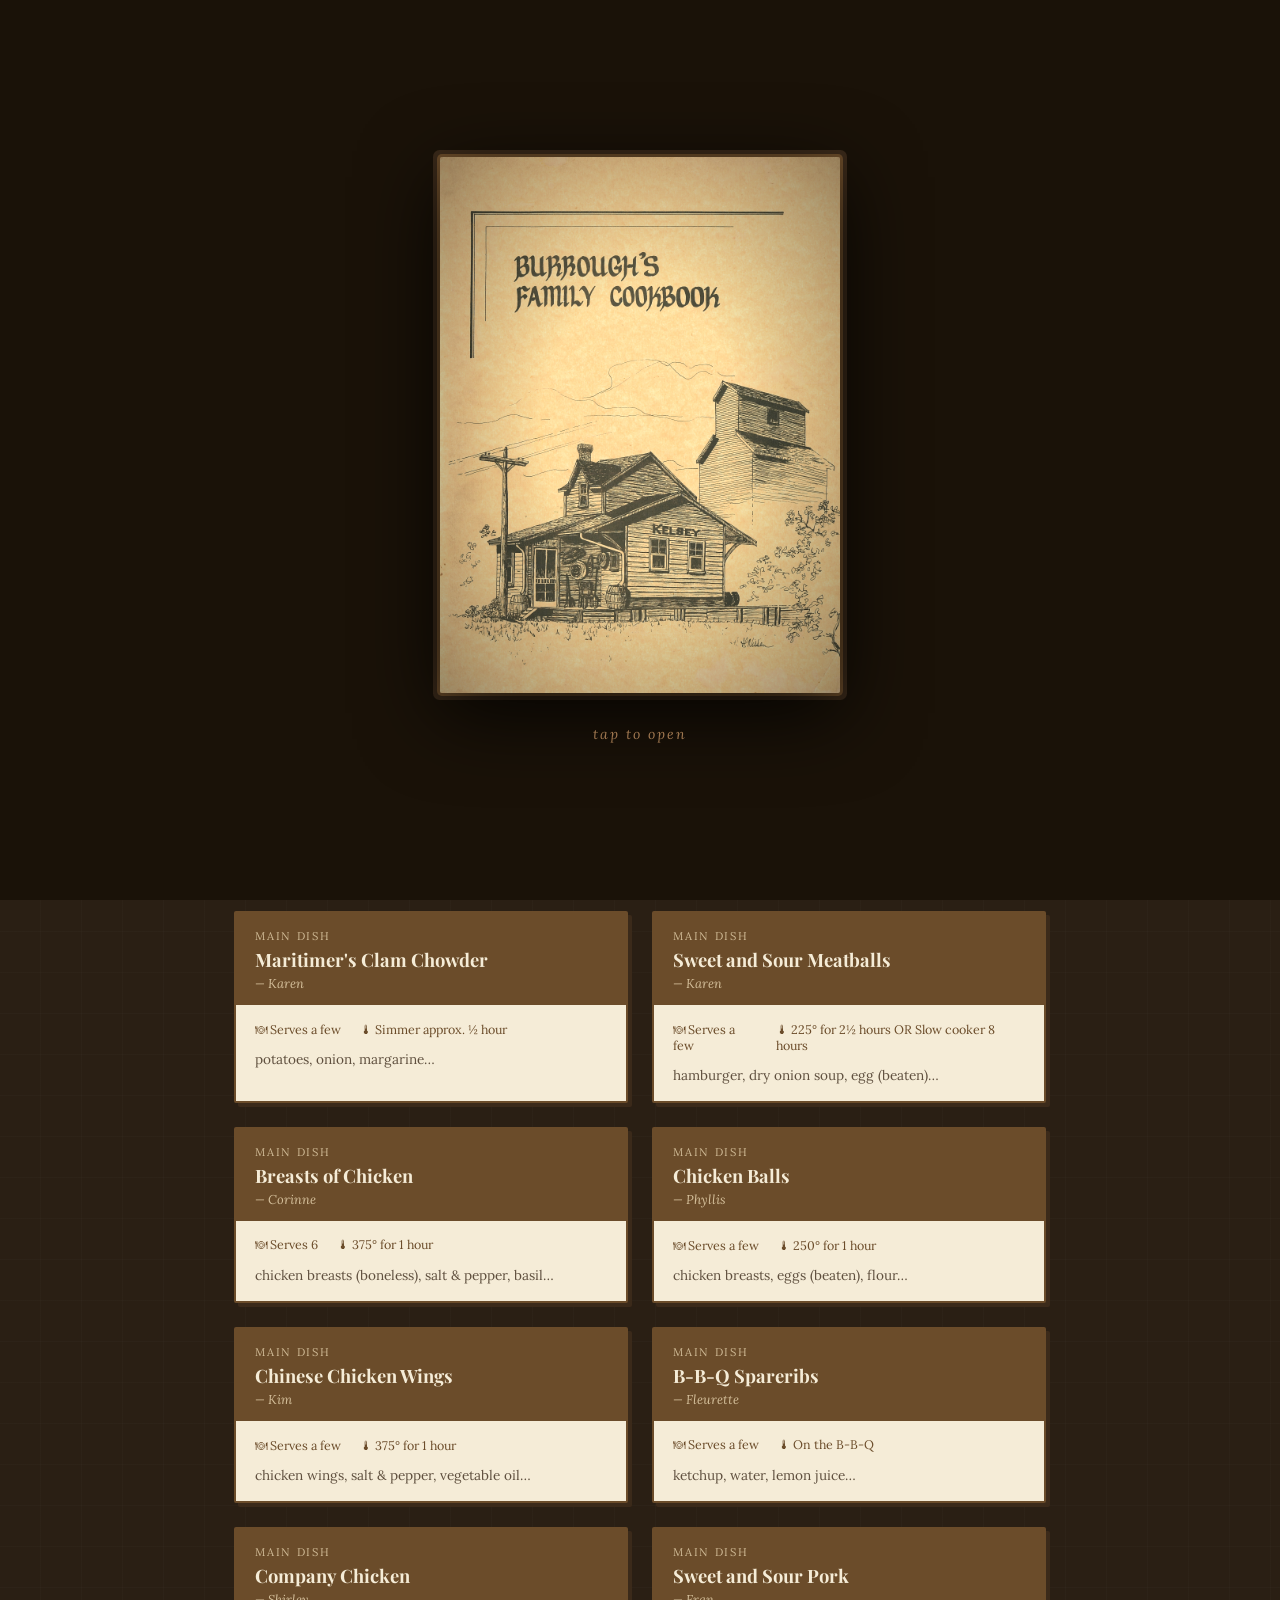
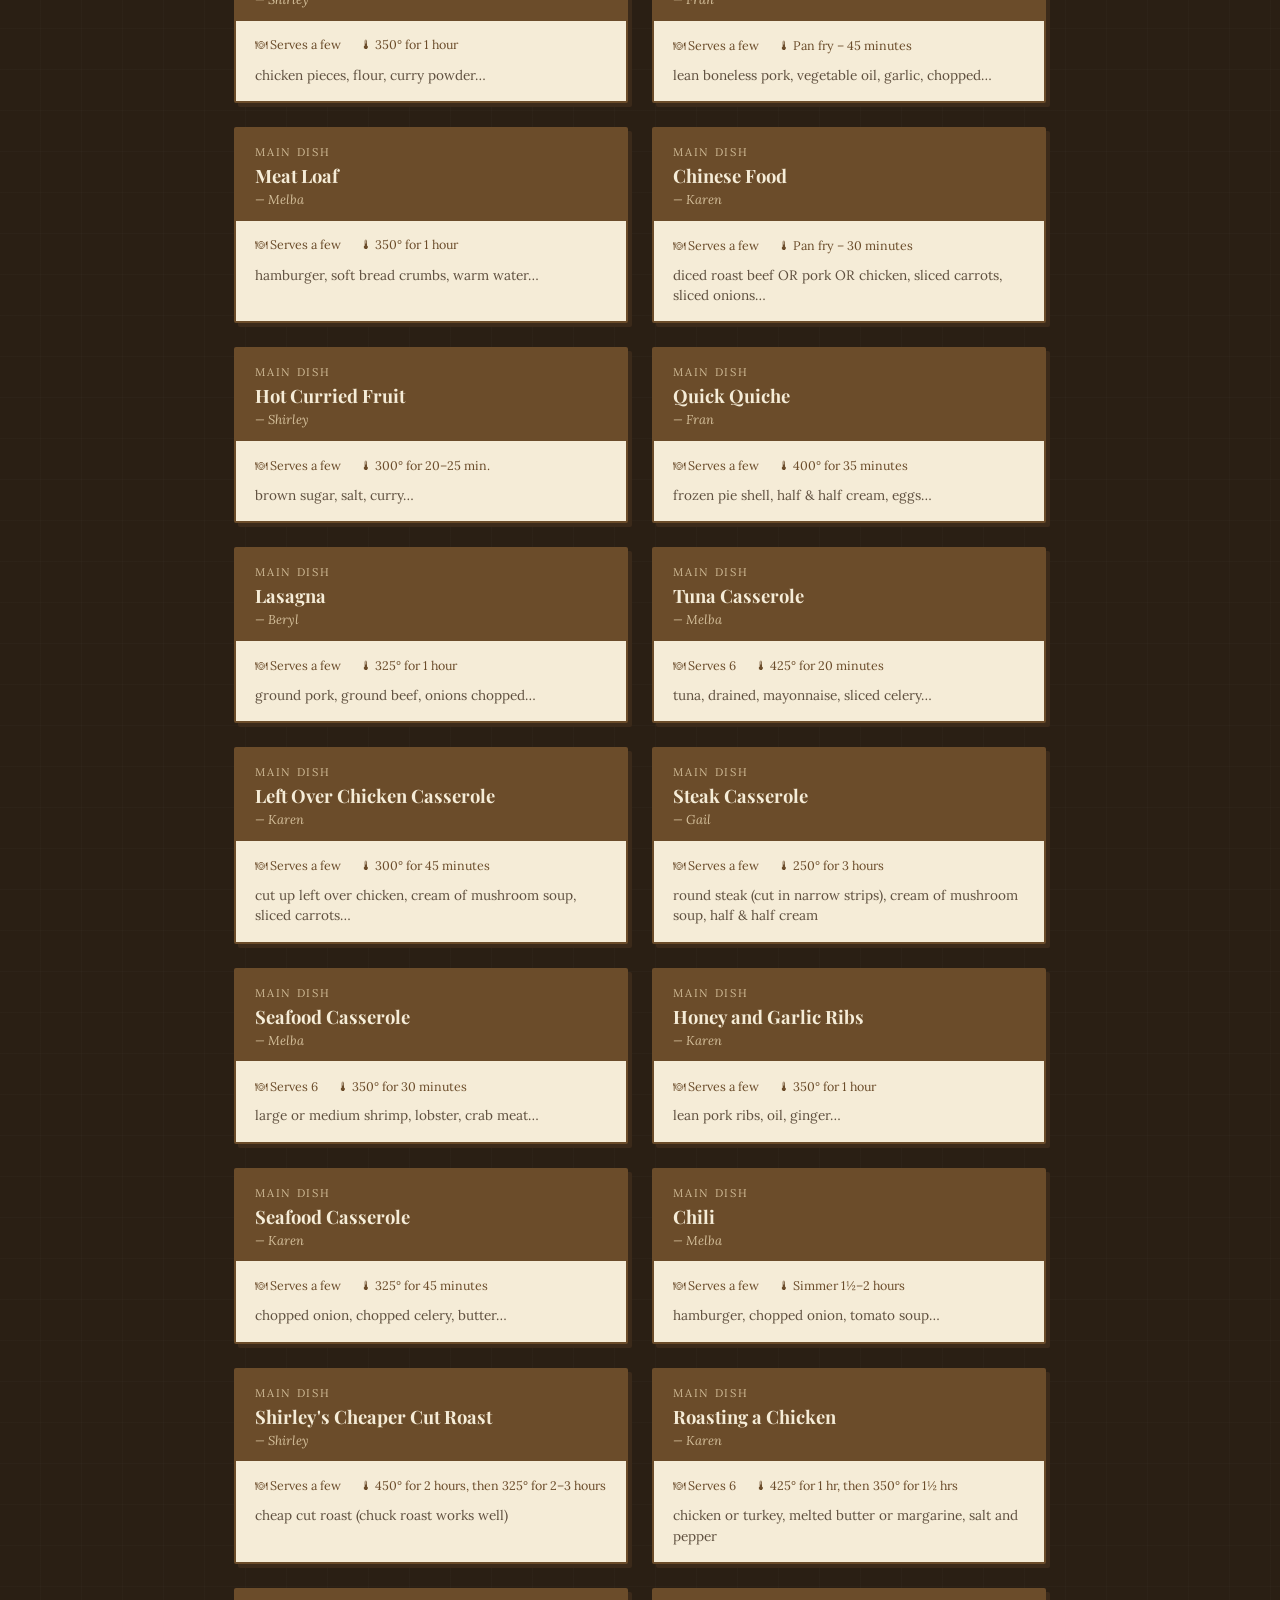
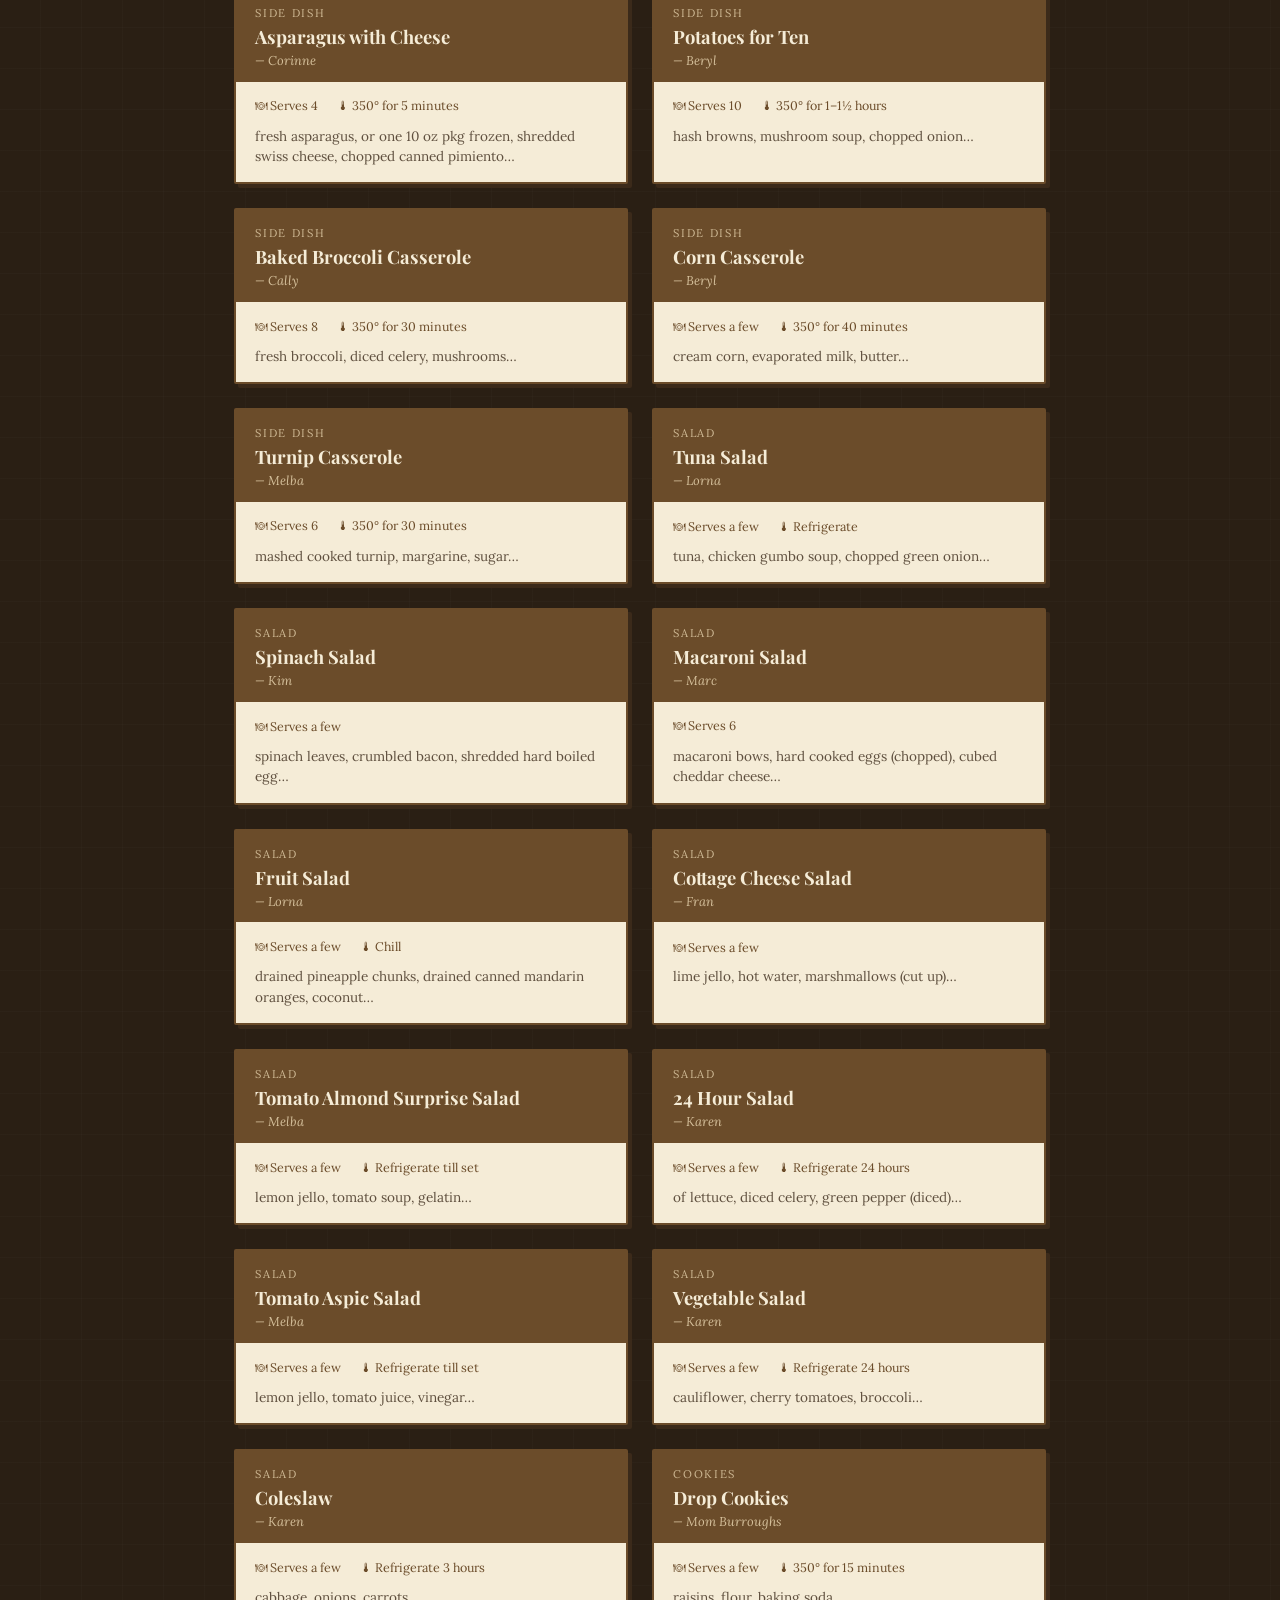
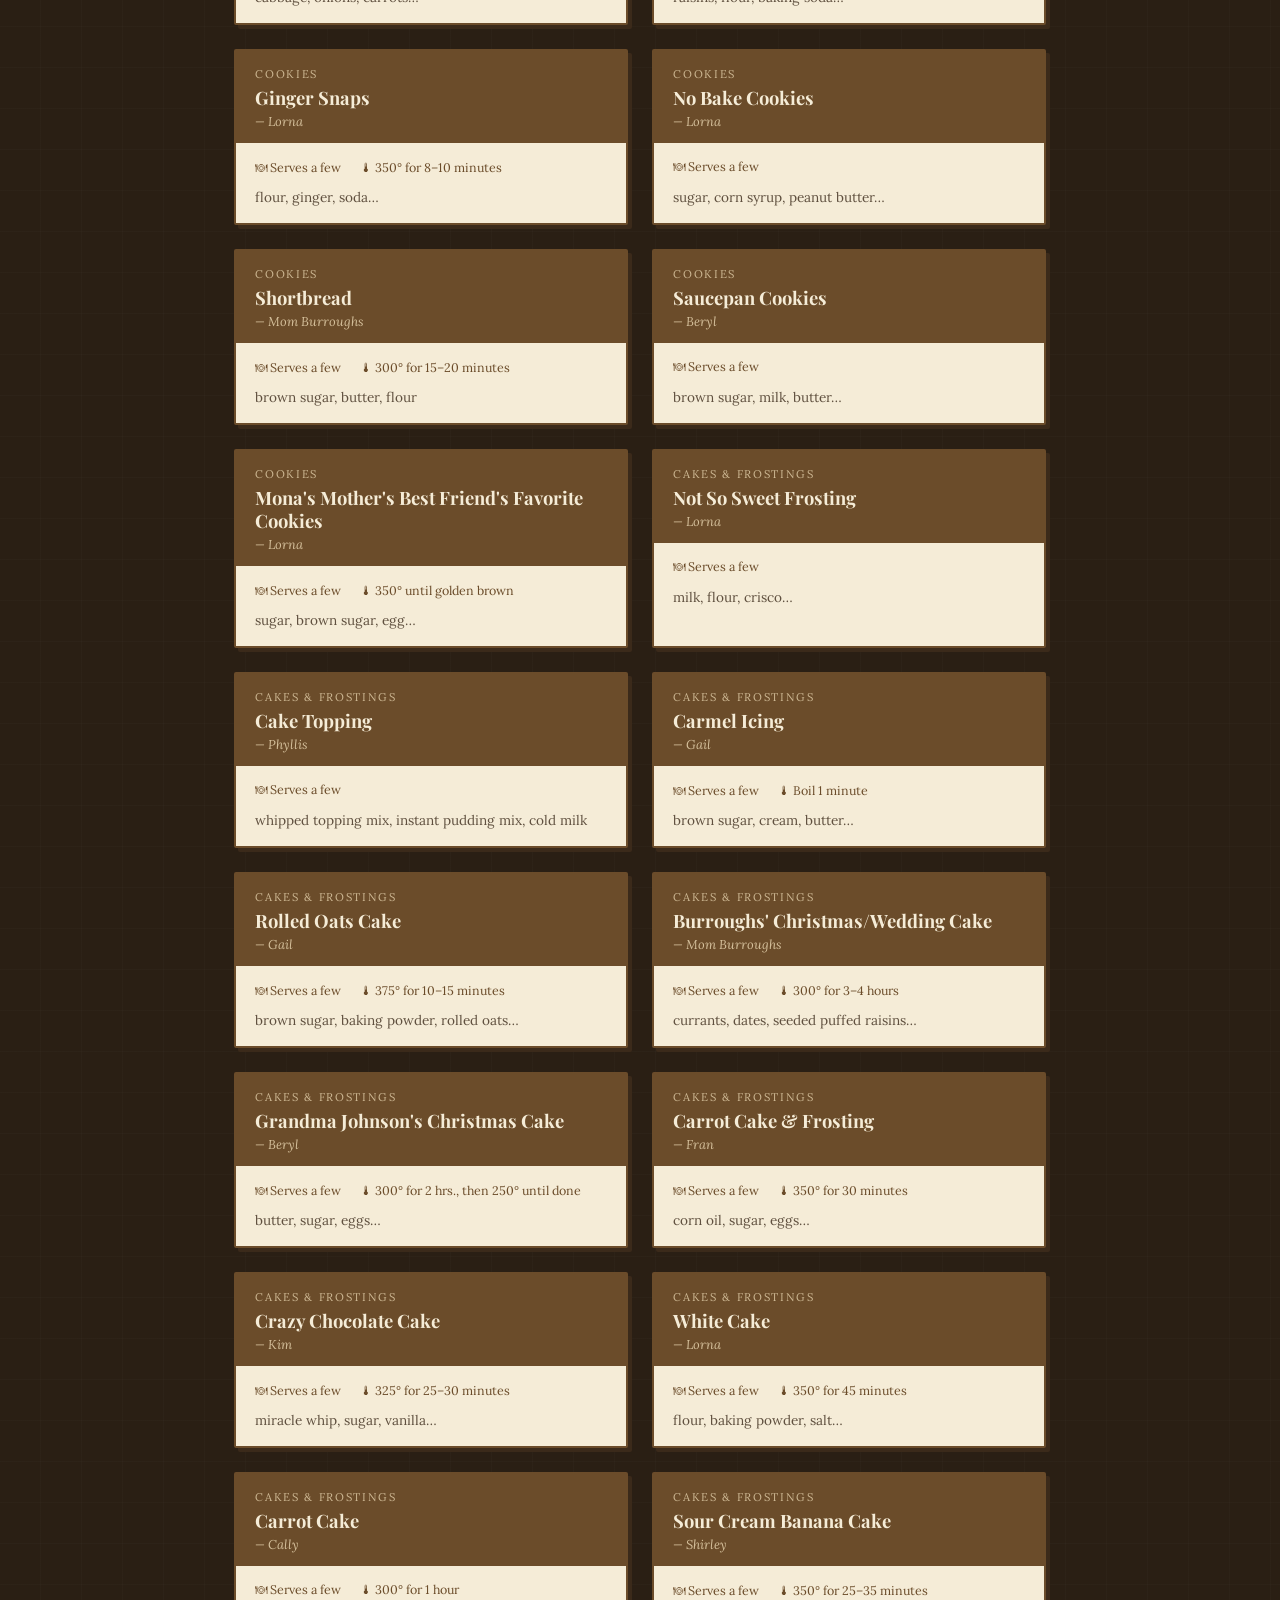
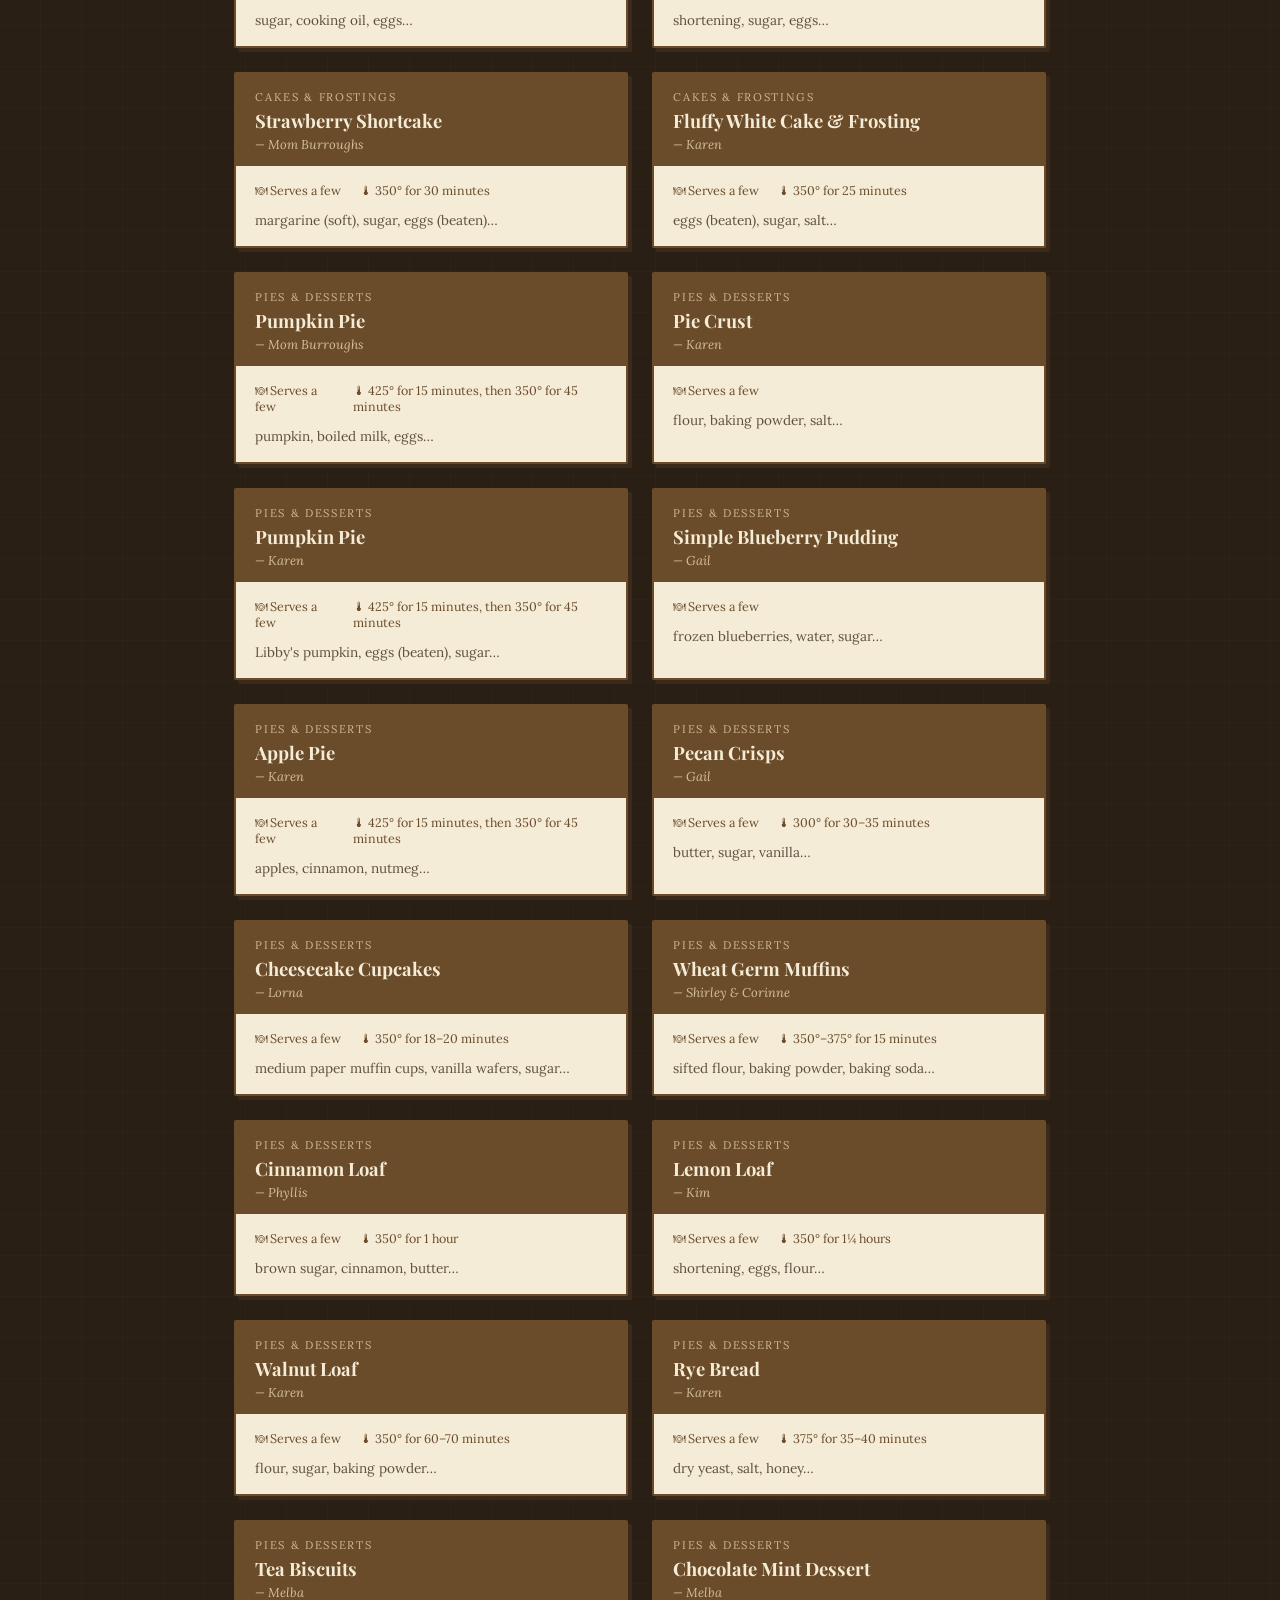
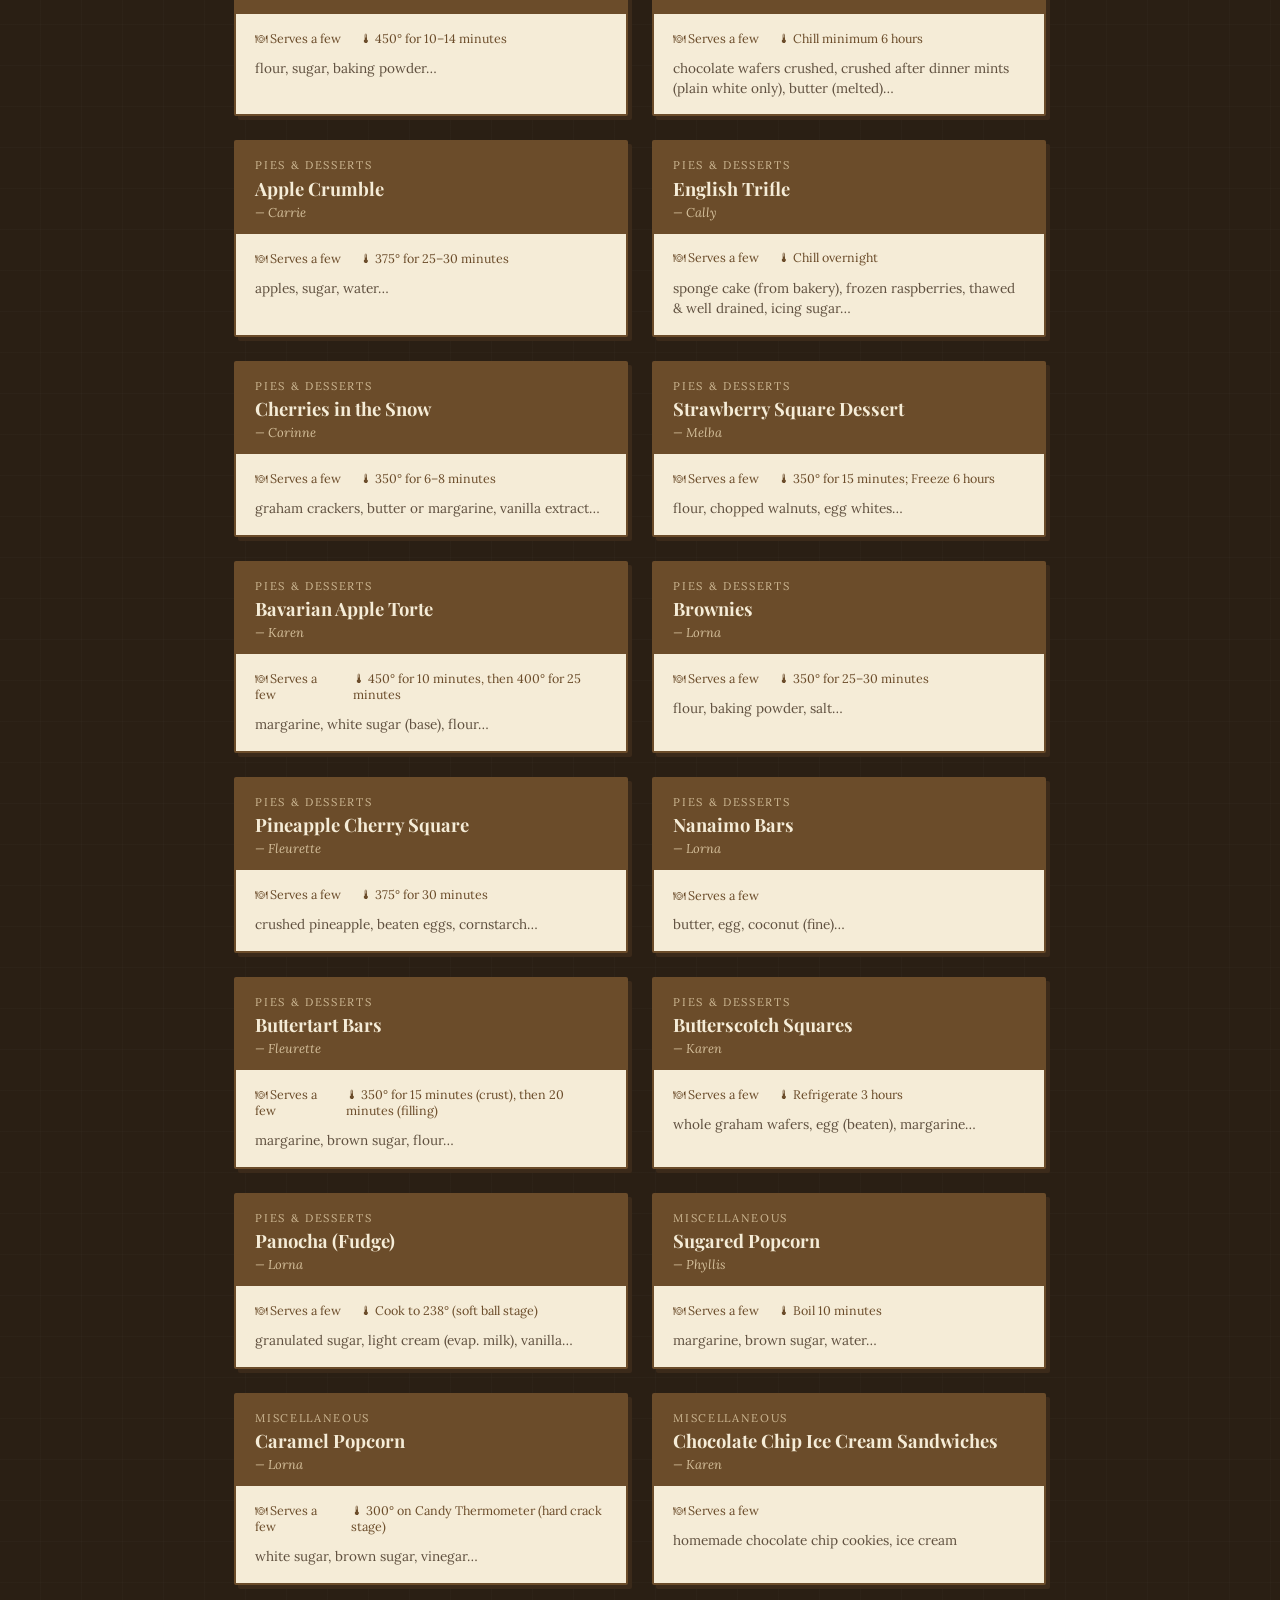
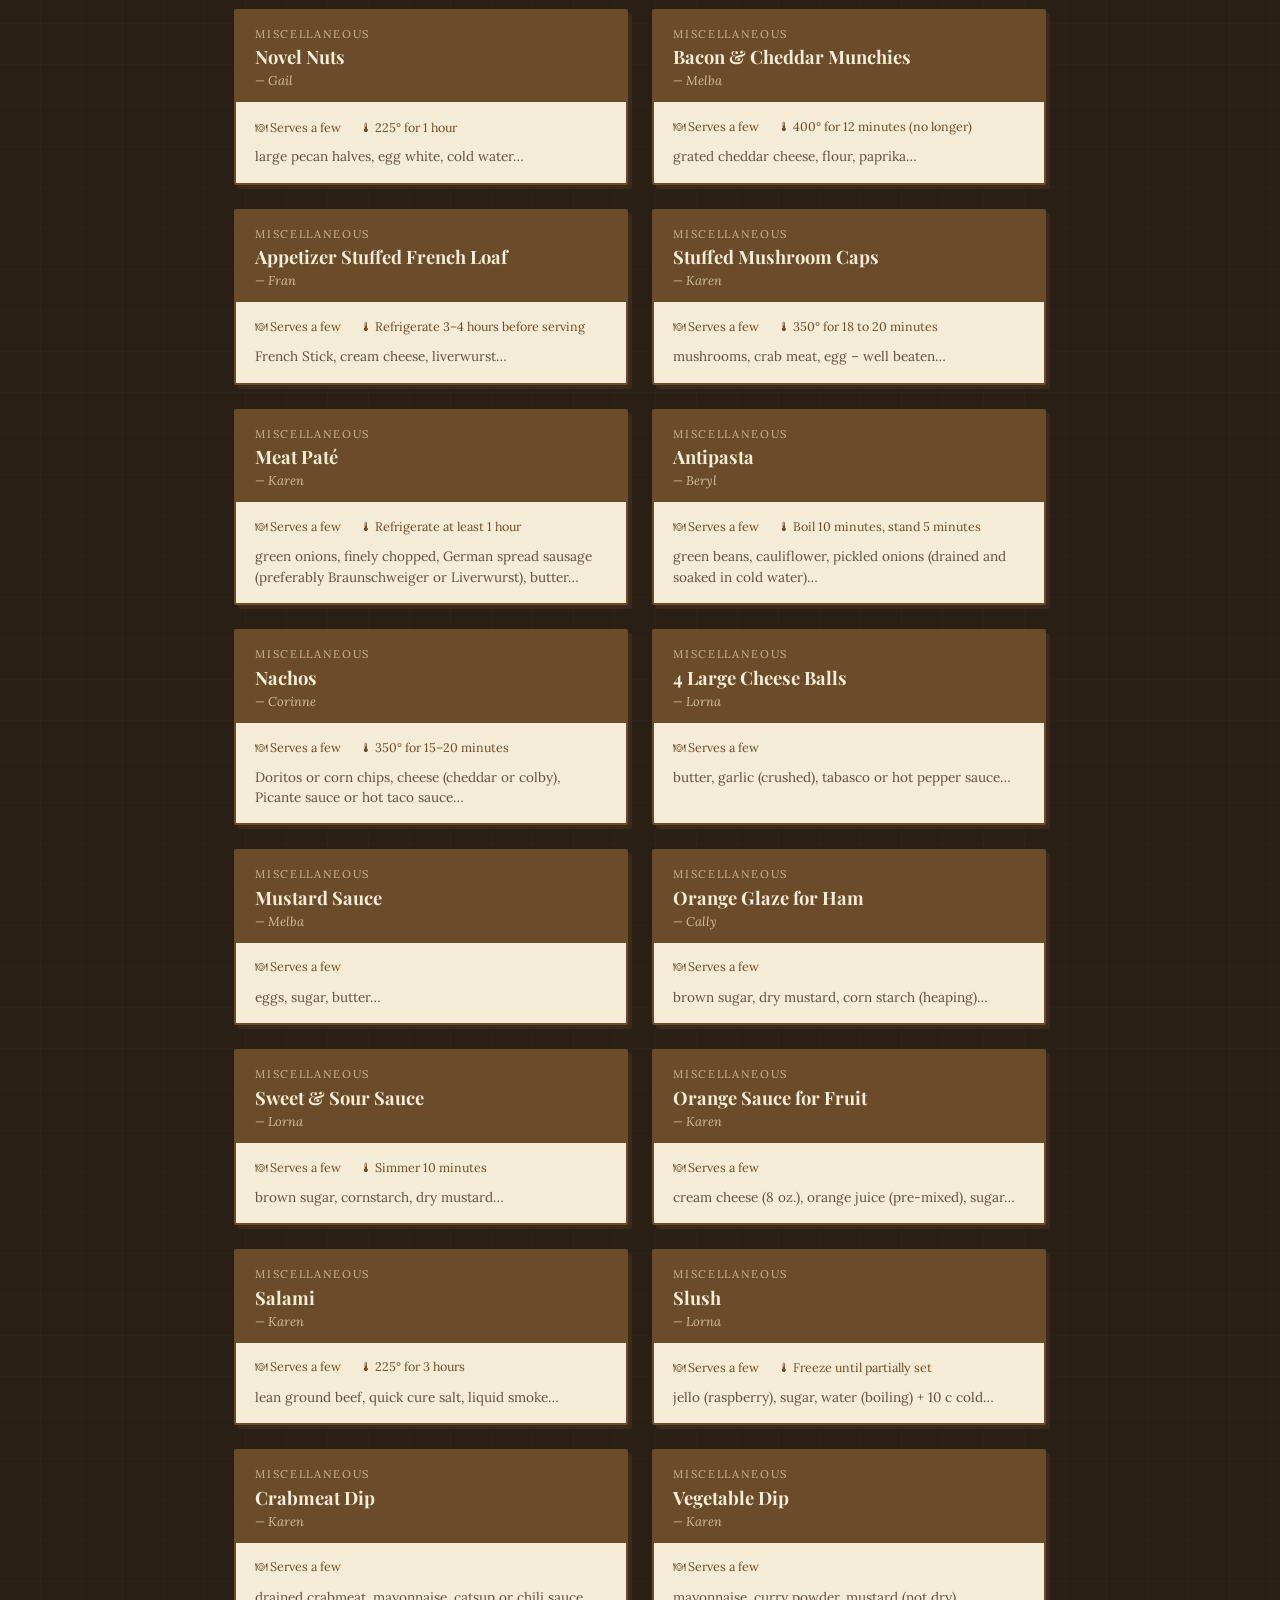
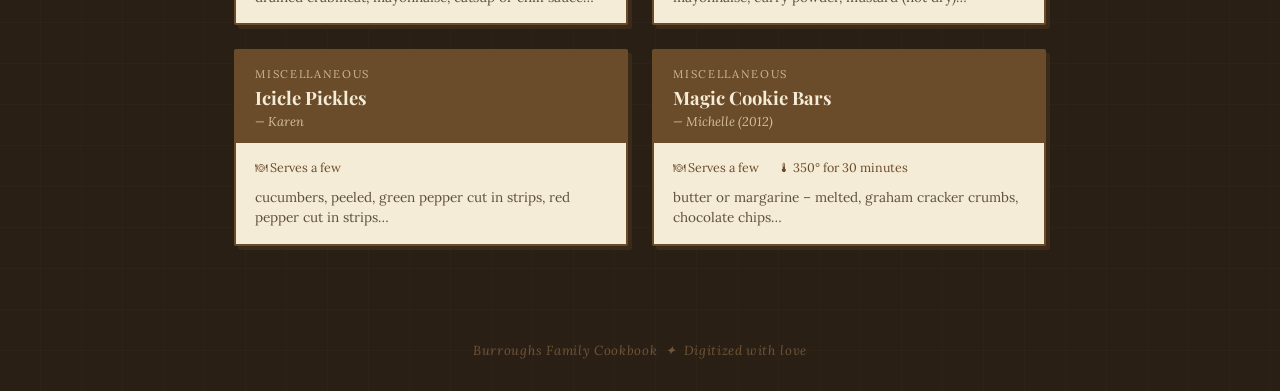
==== commit 9201b80d: "change for volume 2 and submit recipes" ====
--- a/index.html
+++ b/index.html
@@ -46,6 +46,7 @@
   <!-- dedication Recognitions and spiritual quotes -->
   
 	<div class="header-dedication">
+	
 	  <a href="assets/BFC-Dedication.jpg" class="image-modal-link" onclick="openImageModal(event, 'assets/BFC-Dedication.jpg')">
 		Dedication
 	  </a>
@@ -72,21 +73,30 @@
   
 </header>
 
-
+	  <a href="flipbook-view.html" class="flipbook-link">Open the Book</a>	
 
 <div class="toolbar">
   <div class="search-wrap">
     <input type="text" id="searchInput" placeholder="Search recipes or contributors…" oninput="filterRecipes()">
   </div>
   <div class="filter-btns" id="filterBtns">
-    <button class="filter-btn active" onclick="setFilter('All', this)">All</button>
-    <button class="filter-btn" onclick="setFilter('Main Dish', this)">Main Dish</button>
-	<button class="filter-btn" onclick="setFilter('Side Dish', this)">Side Dish</button>
-	<button class="filter-btn" onclick="setFilter('Salad', this)">Salad</button>
-    <button class="filter-btn" onclick="setFilter('Cookies', this)">Cookies</button>
-	<button class="filter-btn" onclick="setFilter('Cakes & Frostings', this)">Cakes & Frostings</button>
-	<button class="filter-btn" onclick="setFilter('Pies & Desserts', this)">Pies & Desserts</button>
-	<button class="filter-btn" onclick="setFilter('Miscellaneous', this)">Miscellaneous</button>
+  
+	  <div class="btn-row version-row">
+		<button class="filter-btn active" onclick="setVersionFilter('All', this)">All</button>
+		<button class="filter-btn" onclick="setVersionFilter('Volume 1', this)">Volume 1</button>
+		<button class="filter-btn" onclick="setVersionFilter('Volume 2', this)">Volume 2</button>
+  	  </div>
+
+	  <div class="btn-row category-row">
+		<button class="filter-btn active" onclick="setCategoryFilter('All', this)">All</button>
+		<button class="filter-btn" onclick="setCategoryFilter('Main Dish', this)">Main Dish</button>
+		<button class="filter-btn" onclick="setCategoryFilter('Side Dish', this)">Side Dish</button>
+		<button class="filter-btn" onclick="setCategoryFilter('Salad', this)">Salad</button>
+		<button class="filter-btn" onclick="setCategoryFilter('Cookies', this)">Cookies</button>
+		<button class="filter-btn" onclick="setCategoryFilter('Cakes & Frostings', this)">Cakes & Frostings</button>
+		<button class="filter-btn" onclick="setCategoryFilter('Pies & Desserts', this)">Pies & Desserts</button>
+		<button class="filter-btn" onclick="setCategoryFilter('Miscellaneous', this)">Miscellaneous</button>
+	  </div>	
   </div>
 </div>
 
@@ -129,7 +139,8 @@
 
 <script>
 
-let currentFilter = 'All';
+let currentCategory = 'All';
+let currentVersion = 'All';
 let currentRecipe = null;
 let currentServings = 4;
 let baseServings = 4;
@@ -143,7 +154,12 @@
   document.getElementById('recipeCount').textContent =
     list.length === RECIPES.length ? `${list.length} recipes` : `${list.length} of ${RECIPES.length} recipes`;
   if (list.length === 0) {
-    grid.innerHTML = '<div class="empty-state">No recipes found. Try a different search.</div>';
+    if (currentVersion === 'Volume 2') {
+      grid.innerHTML = '<div class="empty-state">Volume 2 is coming soon! ' +
+        '<a href="volume-2-submit-recipe.html" class="image-modal-link">Learn more</a></div>';
+    } else {
+      grid.innerHTML = '<div class="empty-state">No recipes found. Try a different search.</div>';
+    }
     return;
   }
   grid.innerHTML = list.map((r, i) => `
@@ -167,17 +183,26 @@
 function filterRecipes() {
   const q = document.getElementById('searchInput').value.toLowerCase();
   let list = RECIPES.filter(r => {
-    const matchCat = currentFilter === 'All' || r.category === currentFilter;
+    const matchCat = currentCategory === 'All' || r.category === currentCategory;
+    const matchVersion = currentVersion === 'All' || r.version === currentVersion;
     const matchQ = !q || r.title.toLowerCase().includes(q) || r.contributor.toLowerCase().includes(q) ||
+	  r.version.toLowerCase().includes(q) ||
       r.ingredients.some(i => i.item.toLowerCase().includes(q));
-    return matchCat && matchQ;
+    return matchCat && matchVersion && matchQ;
   });
   renderCards(list);
 }
 
-function setFilter(cat, btn) {
-  currentFilter = cat;
-  document.querySelectorAll('.filter-btn').forEach(b => b.classList.remove('active'));
+function setCategoryFilter(cat, btn) {
+  currentCategory = cat;
+  btn.closest('.btn-row').querySelectorAll('.filter-btn').forEach(b => b.classList.remove('active'));
+  btn.classList.add('active');
+  filterRecipes();
+}
+
+function setVersionFilter(ver, btn) {
+  currentVersion = ver;
+  btn.closest('.btn-row').querySelectorAll('.filter-btn').forEach(b => b.classList.remove('active'));
   btn.classList.add('active');
   filterRecipes();
 }
--- a/css/style.css
+++ b/css/style.css
@@ -541,3 +541,151 @@
     .image-modal-close { top: -2.2rem; right: 5px; }
   }
   
+  /* ==========================================================================
+     Flipbook link
+     ========================================================================== */
+	.flipbook-link {
+		position: absolute;
+		top: 20px;
+		right: 20px;
+		font-family: 'Lora', Georgia, serif; /* Matches header font */
+		color: #a07850; /* Matches your header color scheme */
+		text-decoration: none;
+		font-size: 1.1rem;
+	}
+
+	.flipbook-link:hover {
+		text-decoration: underline;
+	}
+	
+/* ==========================================================================
+   Flipbook Page Layout
+   ========================================================================== */
+
+/* The back-link in the header of the flipbook page */
+.back-link {
+    color: var(--brown-light);
+    text-decoration: none;
+    font-size: 1.1rem;
+    /*border-bottom: 1px solid var(--brown-light); */
+    transition: all 0.2s ease;
+}
+
+
+
+.back-link:hover {
+    /* text-decoration: underline; */
+    color: var(--cream); /* This sets the hover color to cream */
+    border-bottom-color: var(--cream); /* Optional: makes the underline cream too */
+}
+
+/* Container for the flipbook to keep it framed and centered */
+
+
+.flipbook-container {
+    width: 95%;          /* Makes it take up more of the screen width */
+    max-width: 1200px;   /* Increases the maximum size limit */
+    aspect-ratio: 16 / 11; /* Slightly taller for better readability */
+    box-shadow: 0 10px 30px rgba(0,0,0,0.2);
+    background: var(--cream);
+    border: 3px solid var(--brown-mid);
+    border-radius: 2px;
+    margin: 20px auto;
+    overflow: hidden;
+}
+
+.fp-iframe {
+    width: 100%;
+    height: 100%;
+    border: none;
+    display: block;
+}
+
+
+/* ==========================================================================
+   Mobile Responsive Adjustments
+   ========================================================================== */
+@media (max-width: 768px) {
+    /* Make the container fill more of the mobile screen */
+    .flipbook-container {
+        width: 98%;           /* Use almost the entire width */
+        margin: 10px auto;    /* Smaller margins for mobile */
+        aspect-ratio: 4 / 5;  /* Taller aspect ratio works better for vertical phones */
+    }
+
+    /* Adjust the back link for smaller screens */
+    .back-link {
+        font-size: 1rem;
+        padding-bottom: 2px;
+    }
+}
+
+/* Make the back link look like a button on mobile for better tap-ability */
+@media (max-width: 768px) {
+    .back-link {
+        display: inline-block;
+        padding: 10px 15px;
+        background: var(--brown-mid);
+        color: var(--cream);
+        border-radius: 4px;
+        border-bottom: none;
+    }
+}
+
+
+
+/* ==========================================================================
+	filter buttons
+   ========================================================================== */
+
+.filter-btns {
+  display: flex;
+  flex-direction: column; /* Stack the rows vertically */
+  gap: 10px;              /* Spacing between row 1 and row 2 */
+}
+
+.btn-row {
+  display: flex;
+  flex-wrap: wrap;        /* Allows line 2 to wrap gracefully on small mobile screens */
+  gap: 8px;               /* Spacing between buttons side-by-side */
+}
+
+/* ==========================================================================
+   Submit Recipe Page
+   ========================================================================== */
+
+.submit-container {
+  max-width: 640px;
+  margin: 0 auto 4rem;
+  padding: 0 1.5rem;
+}
+
+.coming-soon {
+  background: var(--cream);
+  background-image: url("data:image/svg+xml,%3Csvg xmlns='http://www.w3.org/2000/svg' width='300' height='300'%3E%3Cfilter id='n'%3E%3CfeTurbulence type='fractalNoise' baseFrequency='0.65' numOctaves='3' stitchTiles='stitch'/%3E%3C/filter%3E%3Crect width='300' height='300' filter='url(%23n)' opacity='0.06'/%3E%3C/svg%3E");
+  border: 2px solid var(--brown-mid);
+  border-radius: 2px;
+  box-shadow: 6px 6px 0 var(--brown-dark);
+  padding: 3rem 2rem;
+  text-align: center;
+}
+
+.coming-soon h2 {
+  font-family: 'Playfair Display', serif;
+  font-size: 1.8rem;
+  color: var(--brown-dark);
+  margin-bottom: 0.75rem;
+}
+
+.coming-soon p {
+  font-style: italic;
+  color: var(--brown-mid);
+  line-height: 1.6;
+  margin-bottom: 1.5rem;
+}
+
+@media (max-width: 500px) {
+  .coming-soon { padding: 2rem 1.25rem; }
+}
+
+	
